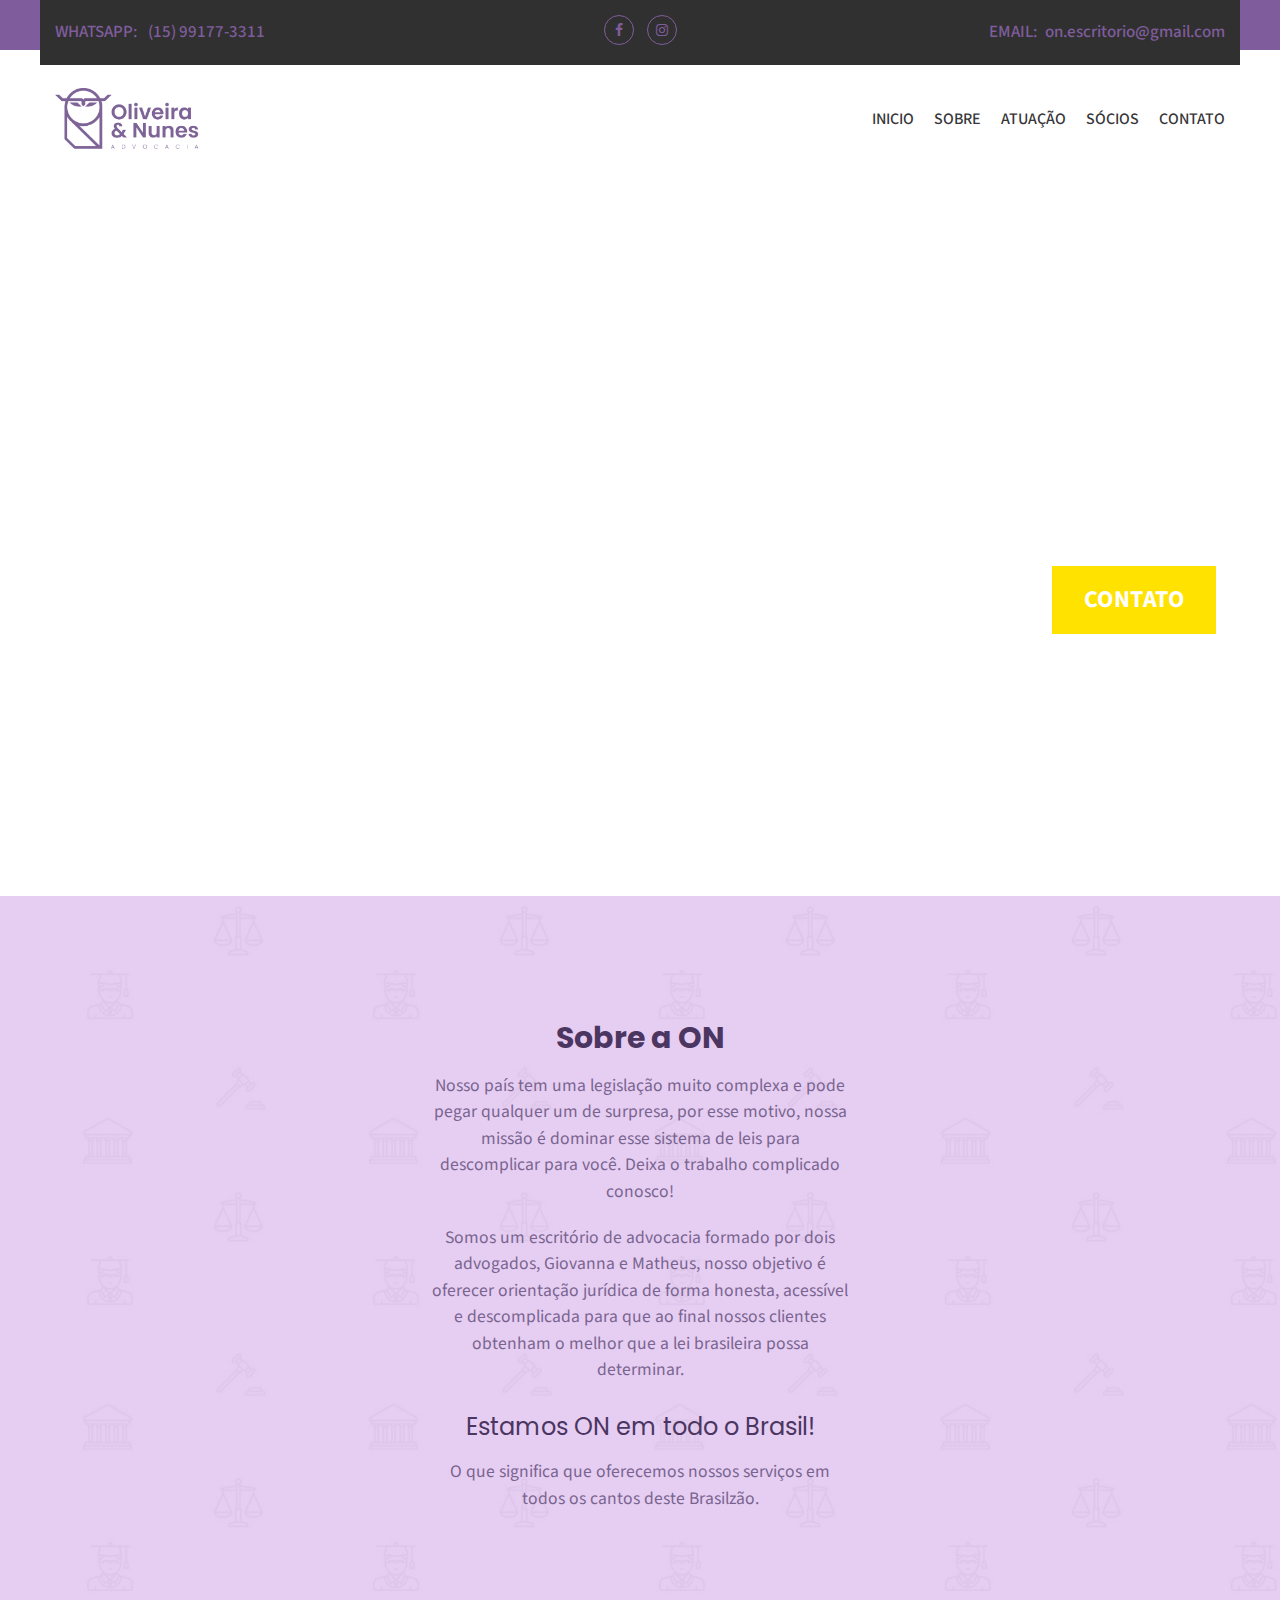
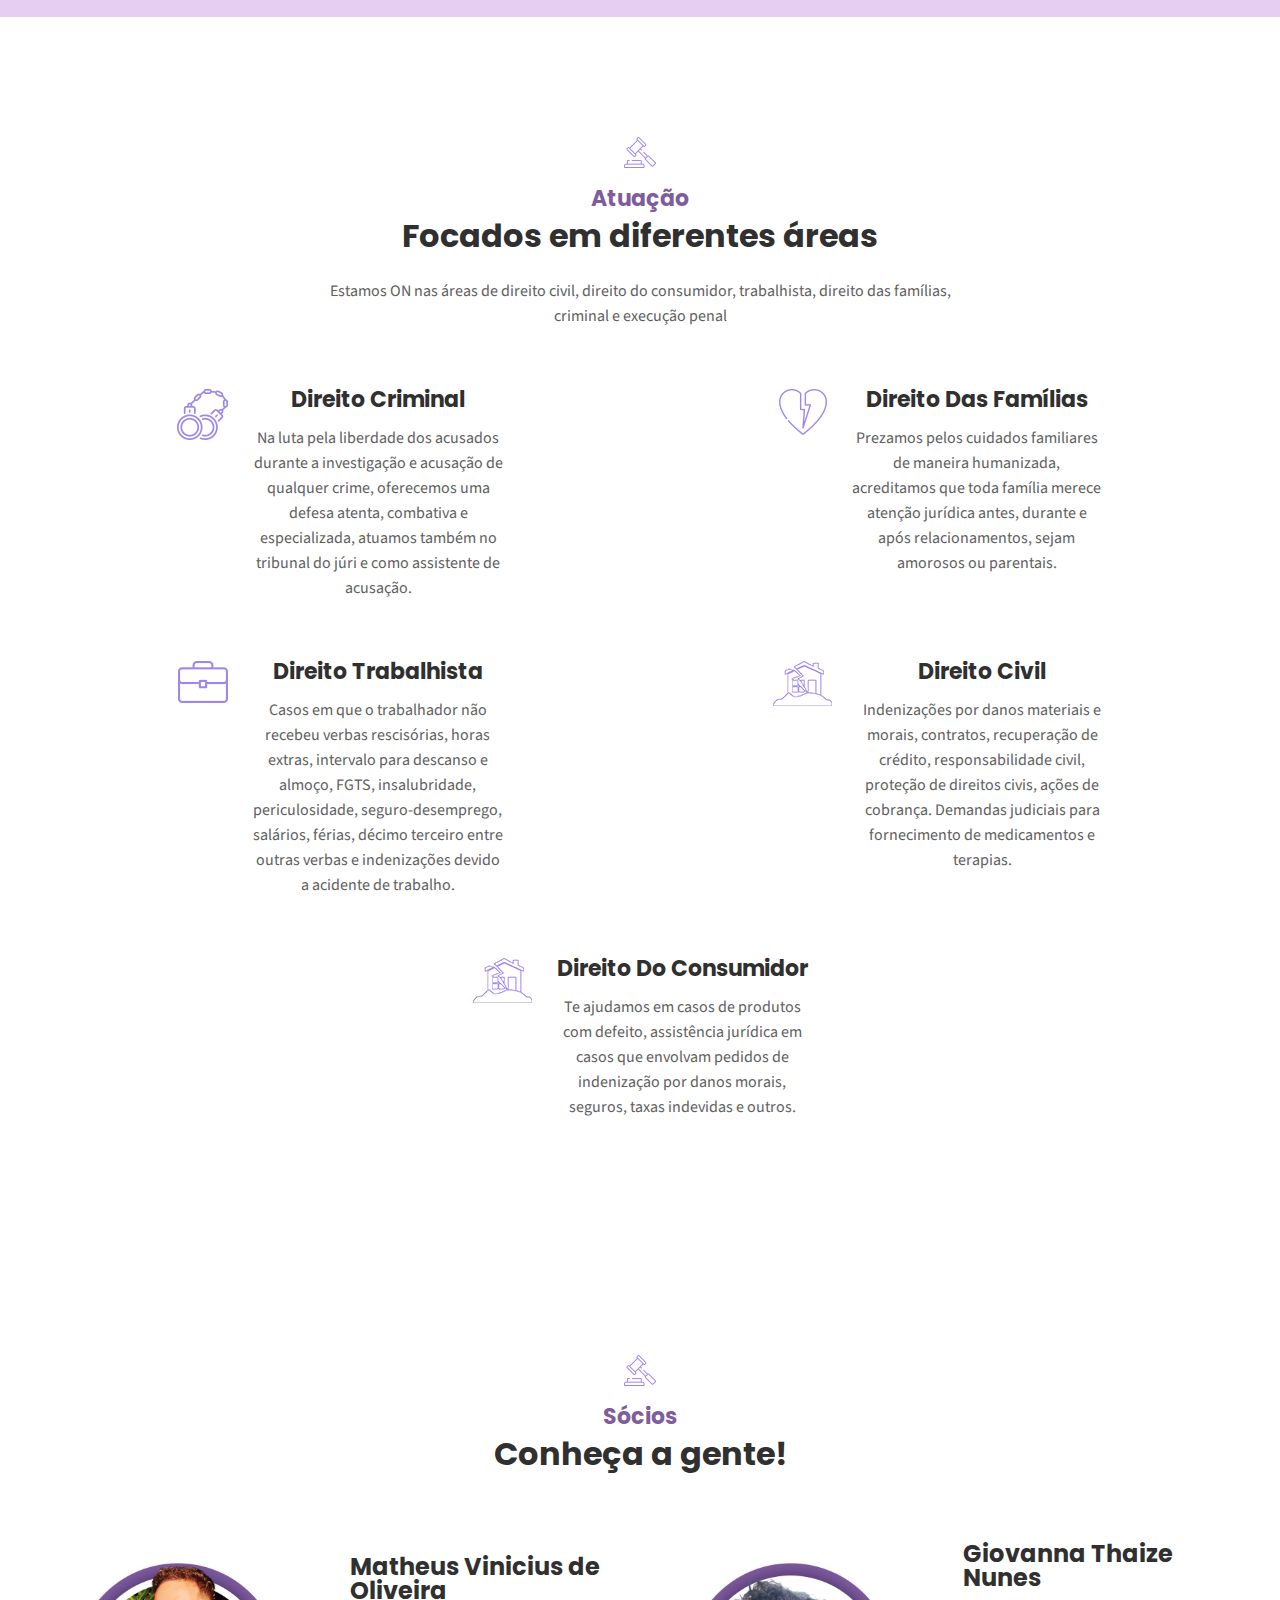
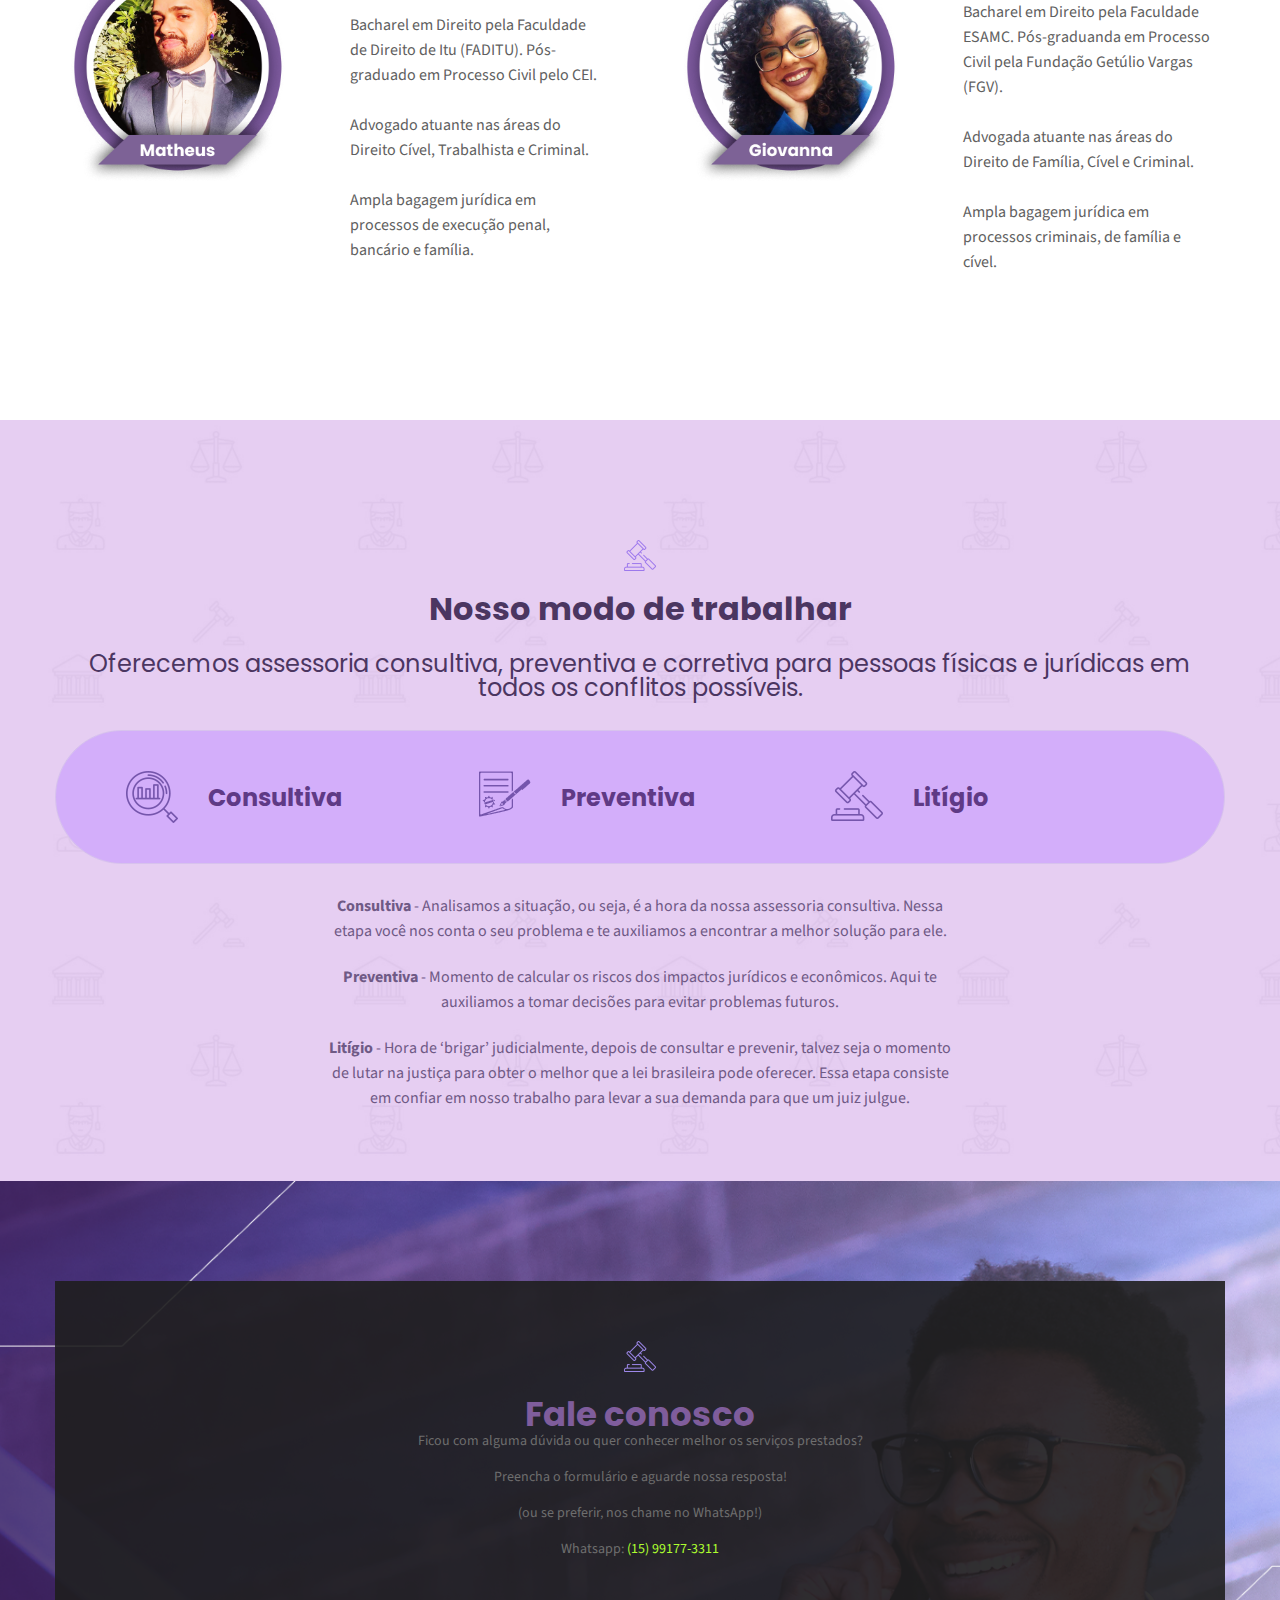
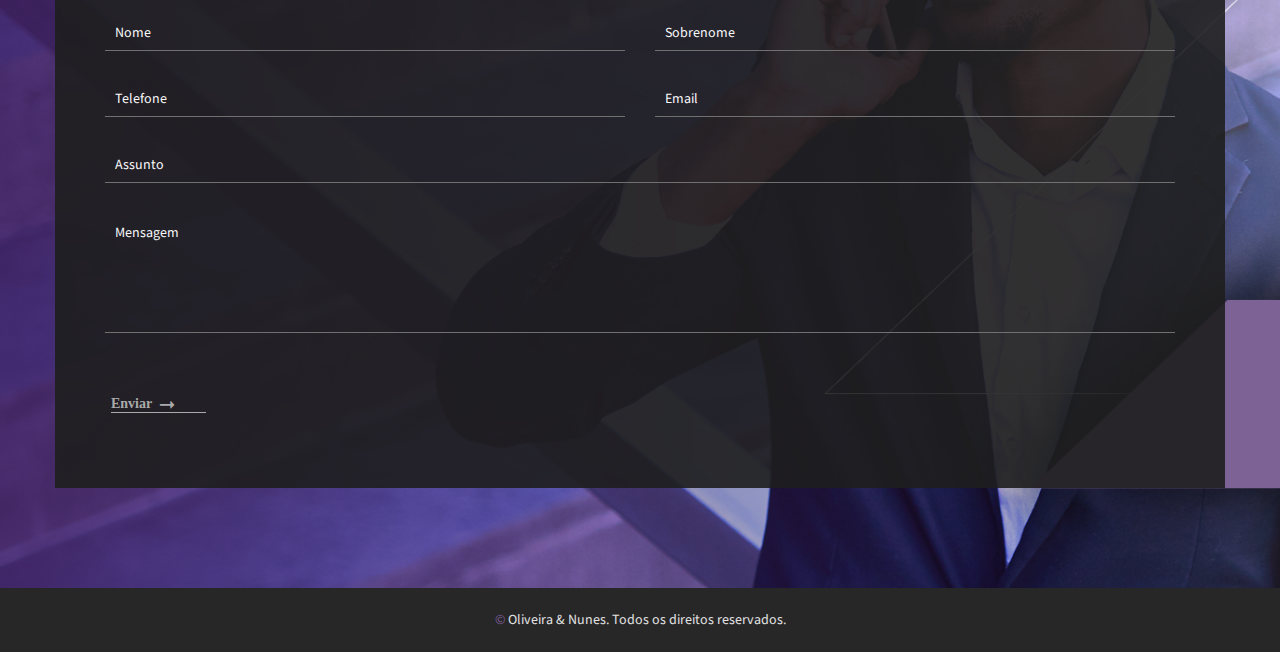
==== index.html @ eeebfedf "vamos mandar isso" ====
<!doctype html>
<html class="no-js" lang="en">
<head>
	<meta charset="utf-8">
	<meta http-equiv="x-ua-compatible" content="ie=edge">
	<title>Oliveira & Nunes - Advocacia</title>
	<meta name="description" content="">
	<meta name="viewport" content="width=device-width, initial-scale=1">
	<!-- Place favicon.ico in the root directory -->
	<!-- <link rel="shortcut icon" type="image/x-icon" href="img/favicon.ico"> -->
    <!--All Css Here-->

	<!-- Droid Font CSS-->
    <link rel="stylesheet" href="css/droid.css">
	<!-- Icofont CSS-->
    <link rel="stylesheet" href="css/icofont.css">
    <!-- Font Awesome CSS-->
    <link rel="stylesheet" href="css/font-awesome.min.css">

	<!-- Animate CSS-->
	<link rel="stylesheet" href="css/animate.css">
	<!-- Owl Carousel CSS-->
	<link rel="stylesheet" href="css/owl.carousel.min.css">
	<!-- Datepicker CSS-->
	<link rel="stylesheet" href="css/jquery.datepicker.css">
	<!-- Calendar CSS-->
	<link rel="stylesheet" href="css/zabuto_calendar.css">
	<!-- Meanmenu CSS-->
	<link rel="stylesheet" href="css/meanmenu.min.css">
	<!-- Venobox CSS-->
	<link rel="stylesheet" href="css/venobox.css">
	<!-- Bootstrap CSS-->
	<link rel="stylesheet" href="css/bootstrap.min.css">
	<!-- Style CSS -->
	<link rel="stylesheet" href="style.css">
	<!-- Responsive CSS -->
	<link rel="stylesheet" href="css/responsive.css">
	<!-- Modernizr Js -->
	<script src="js/vendor/modernizr-2.8.3.min.js"></script>

	<link rel="preconnect" href="https://fonts.googleapis.com"><link rel="preconnect" href="https://fonts.gstatic.com" crossorigin><link href="https://fonts.googleapis.com/css2?family=Poppins:wght@400;600&family=Source+Sans+Pro:wght@400;600&display=swap" rel="stylesheet">
</head>
<body>
	<!--[if lt IE 8]>
	<p class="browserupgrade">You are using an <strong>outdated</strong> browser. Please <a href="http://browsehappy.com/">upgrade your browser</a> to improve your experience.</p>
	<![endif]-->

	<div class="wrapper">
		<!--Header Area Start-->
		<header>
		    <div class="header-container">
		        <!--Header Top Area Start-->
		        <div class="header-top-area default-bg">
		            <div class="container">
		                <div class="row row-75">
                            <div class="header-top-wrap col-12">
                                <div class="row">
                                    <!--Header Top Left Area Start-->
                                    <div class="col-md-4 col-xl-3">
                                        <div class="header-top-left">
                                            <p>Whatsapp: <a target="_blank" href="https://wa.me/15991773311">(15) 99177-3311</a></p>
                                        </div>
                                    </div>
                                    <!--Header Top Left Area End-->
                                    <!--Header Top Middle Area Start-->
                                    <div class="col-md-4 col-xl-6">
                                        <div class="header-top-middle text-center">
                                            <ul class="social-link">
                                                <li><a target="_blank" href="https://www.facebook.com/on.advs"><i class="fa fa-facebook"></i></a></li>
                                                <li><a target="_blank" href="https://www.instagram.com/on.advs/"><i class="fa fa-instagram"></i></a></li>
                                            </ul>
                                        </div>
                                    </div>
                                    <!--Header Top Middle Area End-->
                                    <!--Header Top Right Area Start-->
                                    <div class="col-md-4 col-xl-3">
                                        <div class="header-top-right">
                                            <p>Email:<a href="mailto:on.escritorio@gmail.com">on.escritorio@gmail.com</a></p>
                                        </div>
                                    </div>
                                    <!--Header Top Right Area End-->
                                </div>
                            </div>
		                </div>
		            </div>
		        </div>
		        <!--Header Top Area End-->
		        <!--Header Bottom Area Start-->
		        <div class="header-bottom-area header-sticky">
		            <div class="container">
		                <div class="row align-items-center">
                            <!--Header Logo Start-->
		                    <div class="col-md-3">
		                        <div class="header-logo">
		                            <a href="index.html"><img src="img/logo/logo.png" alt=""></a>
		                        </div>
		                    </div>
		                    <!--Header Logo End-->
		                    <!--Header Menu Start-->
		                    <div class="col-md-9">
		                        <div class="header-menu-area text-right">
		                            <nav>
		                                <ul class="main-menu">
		                                    <li><a href="#">INICIO</a></li>
		                                    <li><a href="#sobre">SOBRE</a></li>
		                                    <li><a href="#atuacao">ATUAÇÃO</a></li>
		                                    <li><a href="#socios">SÓCIOS</a></li>
		                                    <li><a href="#contato">CONTATO</a></li>
		                                </ul>
		                            </nav>
		                        </div>
		                    </div>
		                    <!--Header Menu End-->
		                </div>
		                <div class="row">
                            <div class="col-12">
                            <!--Mobile Menu Area Start-->
                            <div class="mobile-menu d-lg-none d-xl-none"></div>
                            <!--Mobile Menu Area End-->
                            </div>
                        </div>
		            </div>
		        </div>
		        <!--Header Bottom Area End-->
		    </div>
		</header>
		<!--Header Area End-->
		<!--Slider Area Start-->
		<section class="hero-section">
			<!-- <h1>Oliveira <br>& Nunes</h1> -->
			<h1>Atuação jurídica estratégica</h1>
			<a href="#contato" class="entre-em-contato">contato</a>
		</section>
		<!--Fun Factor Area Start-->
		<div class="fun-factor-area bg-img pt-95 pb-90" id="sobre">
			<div class="container">
					<div class="row justify-content-between">
						<div class="col fun-factor-wrap">
							<h2>Sobre a ON</h2>
							<p>Nosso país tem uma legislação muito complexa e pode pegar qualquer um de surpresa, por esse motivo, nossa missão é dominar esse sistema de leis para descomplicar para você. Deixa o trabalho complicado conosco!</p>

							<p>Somos um escritório de advocacia formado por dois advogados, Giovanna e Matheus, nosso objetivo é oferecer orientação jurídica de forma honesta, acessível e descomplicada para que  ao final nossos clientes obtenham o melhor que a lei brasileira possa determinar.</p>

							<h3>Estamos ON em todo o Brasil!</h3>
							<p>O que significa que oferecemos nossos serviços em todos os cantos deste Brasilzão.</p>
						</div>
					</div>
			</div>
	</div>
	<!--Fun Factor Area End-->
		<!--Slider Area End-->
		<!--Feature Area Start-->
		<!--Service Area Start-->
		<div class="service-area pt-120 pb-55" id="atuacao">
		    <div class="container">
		        <div class="row align-items-center">
		            <div class="col-12">
		                <div class="row">
		                    <div class="col-12">
		                        <!--Section Title Start-->
		                        <div class="section-title mb-60">
                                   <img src="img/icon/icon1.png" alt="">
                                    <h4>Atuação</h4>
		                            <h2>Focados em diferentes áreas</h2>
		                            <p>Estamos ON nas áreas de direito civil, direito do consumidor, trabalhista, direito das famílias, criminal e execução penal</p>
		                        </div>
		                        <!--Section Title End-->
		                    </div>
		                    <div class="col-12">
		                        <div class="row">
                                    <!--Single Service Start-->
		                            <div class="col-md-6">
		                                <div class="single-service mb-60 d-flex flex-nowrap">
		                                    <div class="service-icon">
		                                        <img src="img/icon/icon2.png" alt="">
		                                    </div>
		                                    <div class="service-content">
		                                        <h4>Direito Criminal</h4>
		                                        <p>Na luta pela liberdade dos acusados durante a investigação e acusação de qualquer crime, oferecemos uma defesa atenta, combativa e especializada, atuamos também no tribunal do júri e como assistente de acusação.</p>
		                                    </div>
		                                </div>
		                            </div>
		                            <!--Single Service End-->
                                    <!--Single Service Start-->
		                            <div class="col-md-6">
		                                <div class="single-service mb-60 d-flex flex-nowrap">
		                                    <div class="service-icon">
		                                        <img src="img/icon/icon3.png" alt="">
		                                    </div>
		                                    <div class="service-content">
		                                        <h4>Direito das Famílias</h4>
		                                        <p>Prezamos pelos cuidados familiares de maneira humanizada, acreditamos que toda família merece atenção jurídica antes, durante e após relacionamentos, sejam amorosos ou parentais.</p>
		                                    </div>
		                                </div>
		                            </div>
		                            <!--Single Service End-->
                                    <!--Single Service Start-->
		                            <div class="col-md-6">
		                                <div class="single-service mb-60 d-flex flex-nowrap">
		                                    <div class="service-icon">
		                                        <img src="img/icon/icon4.png" alt="">
		                                    </div>
		                                    <div class="service-content">
		                                        <h4>Direito Trabalhista</h4>
		                                        <p>Casos em que o trabalhador não recebeu verbas rescisórias, horas extras, intervalo para descanso e almoço, FGTS, insalubridade, periculosidade, seguro-desemprego, salários, férias, décimo terceiro entre outras verbas e indenizações devido a acidente de trabalho.</p>
		                                    </div>
		                                </div>
		                            </div>
		                            <!--Single Service End-->
                                    <!--Single Service Start-->
		                            <div class="col-md-6">
		                                <div class="single-service mb-60 d-flex flex-nowrap">
		                                    <div class="service-icon">
		                                        <img src="img/icon/icon5.png" alt="">
		                                    </div>
		                                    <div class="service-content">
		                                        <h4>Direito Civil</h4>
		                                        <p>Indenizações por danos materiais e morais, contratos, recuperação de crédito, responsabilidade civil, proteção de direitos civis, ações de cobrança. Demandas judiciais para fornecimento de medicamentos e terapias.</p>
		                                    </div>
		                                </div>
		                            </div>
																<div class="col-md-6 offset-md-3">
																	<div class="single-service mb-60 d-flex flex-nowrap">
																			<div class="service-icon">
																					<img src="img/icon/icon5.png" alt="">
																			</div>
																			<div class="service-content">
																					<h4>Direito do Consumidor</h4>
																					<p>Te ajudamos em casos de produtos com defeito, assistência jurídica em casos que envolvam pedidos de indenização por danos morais, seguros, taxas indevidas e outros.</p>
																			</div>
																	</div>
															</div>
		                            <!--Single Service End-->
		                        </div>
		                    </div>
		                </div>
		            </div>
		        </div>
		    </div>
		</div>
		<!--Service Area End-->

		<!--Team Area Start-->
		<div class="team-area pt-120 pb-120" id="socios">
		    <div class="container">
		        <div class="row">
		            <div class="col-12">
		                <!--Section Title Start-->
                        <div class="section-title text-center mb-70">
                           <img src="img/icon/icon1.png" alt="">
                            <h4>Sócios</h4>
                            <h2>Conheça a gente!</h2>
                            <!-- <p>Lawyer boluptatum deleniti atque corrupti quos dolores et quas molestias cepturi sint  eca itate non provident, similique sunt in culpa modi tempora incidunt ut labore et dolor am aerat</p> -->
                        </div>
                        <!--Section Title End-->
		            </div>
		        </div>
		        <div class="row">
		            <div class="col-12 time">
									<div class="single-team d-flex align-items-center">
											<div class="team-img">
													<img src="img/mateus.png" alt="Mateus">
											</div>
											<div class="team-content">
													<h2>Matheus Vinicius de Oliveira</h2>
													<!-- <h5>Business Lawyer</h5> -->
													<p>Bacharel em Direito pela Faculdade de Direito de Itu (FADITU). Pós-graduado em Processo Civil pelo CEI.</p>

													<p>Advogado atuante nas áreas do Direito Cível, Trabalhista e Criminal.</p>

													<p>Ampla bagagem jurídica em processos de execução penal, bancário e família.</p>
											</div>
									</div>
									<div class="single-team d-flex align-items-center">
											<div class="team-img">
													<img src="img/giovanna.png" alt="">
											</div>
											<div class="team-content">
												<h2>Giovanna Thaize Nunes</h2>
												<p>Bacharel em Direito pela Faculdade ESAMC. Pós-graduanda em Processo Civil pela Fundação Getúlio Vargas (FGV).</p>
												<p>Advogada atuante nas áreas do Direito de Família, Cível e Criminal.</p>
												<p>Ampla bagagem jurídica em processos criminais, de família e cível.</p>
											</div>
									</div>
		            </div>
		        </div>
		    </div>
		</div>
		<!--Team Area End-->
		<!--Our Working Area Start-->
		<div class="our-working-area bg-img pt-120">
		    <div class="container">
		        <div class="row">
		            <div class="col-12">
		                <!--Section Title Start-->
                        <div class="section-title text-center mb-70">
                           <img src="img/icon/icon1.png" alt="">
                            <h4></h4>
                            <h2>Nosso modo de trabalhar</h2>

														<h3>Oferecemos assessoria consultiva, preventiva e corretiva para pessoas físicas e jurídicas em todos os conflitos possíveis.</h3>

														<div class="working-wrap">
															<div class="row">
																			<!--Single Working Start-->
																	<div class="col-md-4">
																		 <div class="single-working d-flex flex-wrap">
																				 <div class="working-icon">
																						 <img src="img/icon/icon6.png" alt="">
																				 </div>
																				 <div class="working-title">
																						 <h2>Consultiva</h2>
																				 </div>
																		 </div>
																	</div>
																	<!--Single Working End-->
																			<!--Single Working Start-->
																	<div class="col-md-4">
																		 <div class="single-working d-flex flex-wrap">
																				 <div class="working-icon">
																						 <img src="img/icon/icon7.png" alt="">
																				 </div>
																				 <div class="working-title">
																						 <h2>Preventiva</h2>
																				 </div>
																		 </div>
																	</div>
																	<!--Single Working End-->
																			<!--Single Working Start-->
																	<div class="col-md-4">
																		 <div class="single-working d-flex flex-wrap">
																				 <div class="working-icon">
																						 <img src="img/icon/icon8.png" alt="">
																				 </div>
																				 <div class="working-title">
																						 <h2>Litígio</h2>
																				 </div>
																		 </div>
																	</div>
																	<!--Single Working End-->
															</div>
													</div>


                            <p><b>Consultiva</b> - Analisamos a situação, ou seja, é a hora da nossa assessoria consultiva. Nessa etapa você nos conta o seu problema e te auxiliamos a encontrar a melhor solução para ele.</p>

														<br>

														<p><b>Preventiva</b> - Momento de calcular os riscos dos impactos jurídicos e econômicos. Aqui te auxiliamos a tomar decisões para evitar problemas futuros.</p>

														<br>

														<p><b>Litígio</b> - Hora de ‘brigar’ judicialmente, depois de consultar e prevenir, talvez seja o momento de lutar na justiça para obter o melhor que a lei brasileira pode oferecer. Essa etapa consiste em confiar em nosso trabalho para levar a sua demanda para que um juiz julgue.
														</p>
                        </div>
                        <!--Section Title End-->
		            </div>
		        </div>
		    </div>
		</div>
		<!--Our Working Area End-->
		<!--Testimonial And Quote Area Start-->
		<div class="testimonial-and-quote-area pt-100 pb-100" id="contato">
		    <div class="container">
		        <div class="row align-items-center">
		            <div class="col-md-12">
		                <div class="request-quate-area">
		                    <div class="request-quate-title mb-55 text-center">
                                <img src="img/icon/icon1.png" alt="">
		                        <h2>Fale conosco</h2>
														<p>Ficou com alguma dúvida ou quer conhecer melhor os serviços prestados?</p>
														<p>Preencha o formulário e aguarde nossa resposta!</p>
														<p>(ou se preferir, nos chame no WhatsApp!)</p>
														<p>Whatsapp: <a target="_blank" href="https://wa.me/15991773311">(15) 99177-3311</a></p>
		                    </div>
		                    <div class="request-quate-form">
		                        <form action="https://formspree.io/f/mgebobql"
														method="POST">
		                            <div class="row">
		                                <div class="col-md-12 col-lg-6">
		                                    <div class="request-quate-form-style mb-30">
		                                        <input name="first-name" placeholder="Nome" type="text">
		                                    </div>
		                                </div>
		                                <div class="col-md-12 col-lg-6">
		                                    <div class="request-quate-form-style mb-30">
		                                        <input name="last-name" placeholder="Sobrenome" type="text">
		                                    </div>
		                                </div>
		                                <div class="col-md-12 col-lg-6">
		                                    <div class="request-quate-form-style mb-30">
		                                        <input name="phone" placeholder="Telefone" type="text">
		                                    </div>
		                                </div>
		                                <div class="col-md-12 col-lg-6">
		                                    <div class="request-quate-form-style mb-30">
		                                        <input name="email" placeholder="Email" type="email">
		                                    </div>
		                                </div>
		                                <div class="col-md-12 col-lg-12">
		                                    <div class="request-quate-form-style mb-30">
		                                        <input name="subject" placeholder="Assunto" type="text">
		                                    </div>
		                                </div>
		                                <div class="col-md-12 col-lg-12">
		                                    <div class="request-quate-form-style">
		                                        <textarea name="message" placeholder="Mensagem"></textarea>
		                                        <button type="submit" class="default-btn">Enviar <i class="icofont icofont-long-arrow-right"></i></button>
		                                    </div>
		                                </div>
		                            </div>
		                        </form>
		                    </div>
		                </div>
		            </div>
		        </div>
		    </div>
		</div>
		<section class="on-section">
		</section>
		<footer>
		    <div class="footer-container">
		        <!--Footer Top Area Start-->
		        <!-- <div class="footer-top-area black-bg pt-100 pb-65">
		            <div class="container">
		                <div class="row footer-row">
		                    <div class="col-md-6 col-lg-3">
		                        <div class="single-footer-widget mb-30">
																<a class="footer-logo" href="#"><img src="img/logo/logo-footer.png" alt=""></a>
		                            <p>Contato: (15) 99177-3311</p>
		                            <p>E-mail: on.escritorio@gmail.com</p>
		                        </div>
		                    </div>
		                </div>
		            </div>
		        </div> -->
		        <div class="footer-bottom-area pt-20 pb-20">
		            <div class="container text-center">
		               <p><span>&copy;</span> Oliveira & Nunes. Todos os direitos reservados.</p>
		            </div>
		        </div>
		    </div>
		</footer>
	</div>


	<!--All Js Here-->

	<!--Jquery 1.12.4-->
	<script src="js/vendor/jquery-1.12.4.min.js"></script>
	<!--Waypoints-->
	<script src="js/waypoints.min.js"></script>
	<!--Counterup-->
	<!--Carousel-->
	<!--Meanmenu-->
	<script src="js/jquery.meanmenu.min.js"></script>
	<!--Instafeed-->
	<!-- <script src="js/instafeed.min.js"></script> -->
	<!--Datepicker-->
	<!-- <script src="js/jquery.datepicker.min.js"></script> -->
	<!--Calendar-->
	<!-- <script src="js/zabuto-calendar.min.js"></script> -->
	<!--ScrollUp-->
	<script src="js/jquery.scrollUp.min.js"></script>
	<!--Wow-->
	<script src="js/wow.min.js"></script>
	<!--Venobox-->
	<script src="js/venobox.min.js"></script>
	<!--Popper-->
	<script src="js/popper.min.js"></script>
	<!--Bootstrap-->
	<script src="js/bootstrap.min.js"></script>
	<!--Plugins-->
	<script src="js/plugins.js"></script>
	<!--Main Js-->
	<script src="js/main.js"></script>
</body>
</html>
---- css/droid.css ----
/* This stylesheet generated by Transfonter (https://transfonter.org) on April 6, 2018 3:49 AM */
@font-face {
    font-family: 'droid_serifbold';
    src: url('../fonts/dorid/DroidSerif-Bold-webfont.eot');
    src: url('../fonts/dorid/../fonts/dorid/../fonts/dorid/DroidSerif-Bold-webfont.eot?#iefix') format('embedded-opentype'),
         url('../fonts/dorid/../fonts/dorid/DroidSerif-Bold-webfont.woff') format('woff'),
         url('../fonts/dorid/DroidSerif-Bold-webfont.ttf') format('truetype'),
         url('../fonts/dorid/DroidSerif-Bold-webfont.svg#droid_serifbold') format('svg');
    font-weight: normal;
    font-style: normal;
}

@font-face {
    font-family: 'droid_serifbold_italic';
    src: url('../fonts/dorid/DroidSerif-BoldItalic-webfont.eot');
    src: url('../fonts/dorid/DroidSerif-BoldItalic-webfont.eot?#iefix') format('embedded-opentype'),
         url('../fonts/dorid/DroidSerif-BoldItalic-webfont.woff') format('woff'),
         url('../fonts/dorid/DroidSerif-BoldItalic-webfont.ttf') format('truetype'),
         url('../fonts/dorid/DroidSerif-BoldItalic-webfont.svg#droid_serifbold_italic') format('svg');
    font-weight: normal;
    font-style: normal;
}

@font-face {
    font-family: 'droid_serifitalic';
    src: url('../fonts/dorid/DroidSerif-Italic-webfont.eot');
    src: url('../fonts/dorid/DroidSerif-Italic-webfont.eot?#iefix') format('embedded-opentype'),
         url('../fonts/dorid/DroidSerif-Italic-webfont.woff') format('woff'),
         url('../fonts/dorid/DroidSerif-Italic-webfont.ttf') format('truetype'),
         url('../fonts/dorid/DroidSerif-Italic-webfont.svg#droid_serifitalic') format('svg');
    font-weight: normal;
    font-style: normal;
}

@font-face {
    font-family: 'droid_serifregular';
    src: url('../fonts/dorid/DroidSerif-Regular-webfont.eot');
    src: url('../fonts/dorid/DroidSerif-Regular-webfont.eot?#iefix') format('embedded-opentype'),
         url('../fonts/dorid/DroidSerif-Regular-webfont.woff') format('woff'),
         url('../fonts/dorid/DroidSerif-Regular-webfont.ttf') format('truetype'),
         url('../fonts/dorid/DroidSerif-Regular-webfont.svg#droid_serifregular') format('svg');
    font-weight: normal;
    font-style: normal;
}
---- css/icofont.css ----
/**
 * @package IcoFont by ThemeHunt - https://themehunt.com
 * @version 1.0.0 Beta
 * @author IcoFont http://icofont.com
 * @copyright Copyright (c) 2018 IcoFont
 * @license - http://icofont.com/license/
*/

@font-face {
    font-family: 'icofont';
    src: url('../fonts/icofont.eot?v=1.0.0-beta');
    src: url('../fonts/icofont.eot?v=1.0.0-beta#iefix') format('embedded-opentype'),
    url('../fonts/icofont.ttf?v=1.0.0-beta') format('truetype'),
    url('../fonts/icofont.woff?v=1.0.0-beta') format('woff'),
    url('../fonts/icofont.svg?v=1.0.0-beta#icofont') format('svg');
    font-weight: normal;
    font-style: normal;
}

.icofont {
    font-family: 'IcoFont' !important;
    speak: none;
    font-style: normal;
    font-weight: normal;
    font-variant: normal;
    text-transform: none;
    line-height: 1;

    /* Better Font Rendering =========== */
    -webkit-font-smoothing: antialiased;
    -moz-osx-font-smoothing: grayscale;
}

.icofont-angry-monster:before {
	content: "\e901";
}
.icofont-bathtub:before {
	content: "\e902";
}
.icofont-bird-wings:before {
	content: "\e903";
}
.icofont-bow:before {
	content: "\e904";
}
.icofont-brain-alt:before {
	content: "\e905";
}
.icofont-butterfly-alt:before {
	content: "\e906";
}
.icofont-castle:before {
	content: "\e907";
}
.icofont-circuit:before {
	content: "\e908";
}
.icofont-dart:before {
	content: "\e909";
}
.icofont-dice-alt:before {
	content: "\e90a";
}
.icofont-disability-race:before {
	content: "\e90b";
}
.icofont-diving-goggle:before {
	content: "\e90c";
}
.icofont-fire-alt:before {
	content: "\e90d";
}
.icofont-flame-torch:before {
	content: "\e90e";
}
.icofont-flora-flower:before {
	content: "\e90f";
}
.icofont-flora:before {
	content: "\e910";
}
.icofont-gift-box:before {
	content: "\e911";
}
.icofont-halloween-pumpkin:before {
	content: "\e912";
}
.icofont-hand-power:before {
	content: "\e913";
}
.icofont-hand-thunder:before {
	content: "\e914";
}
.icofont-king-crown:before {
	content: "\e915";
}
.icofont-king-monster:before {
	content: "\e916";
}
.icofont-love:before {
	content: "\e917";
}
.icofont-magician-hat:before {
	content: "\e918";
}
.icofont-native-american:before {
	content: "\e919";
}
.icofont-open-eye:before {
	content: "\e91a";
}
.icofont-owl-look:before {
	content: "\e91b";
}
.icofont-phoenix:before {
	content: "\e91c";
}
.icofont-queen-crown:before {
	content: "\e91d";
}
.icofont-robot-face:before {
	content: "\e91e";
}
.icofont-sand-clock:before {
	content: "\e91f";
}
.icofont-shield-alt:before {
	content: "\e920";
}
.icofont-ship-wheel:before {
	content: "\e921";
}
.icofont-skull-danger:before {
	content: "\e922";
}
.icofont-skull-face:before {
	content: "\e923";
}
.icofont-snail:before {
	content: "\e924";
}
.icofont-snow-alt:before {
	content: "\e925";
}
.icofont-snow-flake:before {
	content: "\e926";
}
.icofont-snowmobile:before {
	content: "\e927";
}
.icofont-space-shuttle:before {
	content: "\e928";
}
.icofont-star-shape:before {
	content: "\e929";
}
.icofont-swirl:before {
	content: "\e92a";
}
.icofont-tattoo-wing:before {
	content: "\e92b";
}
.icofont-throne:before {
	content: "\e92c";
}
.icofont-touch:before {
	content: "\e92d";
}
.icofont-tree-alt:before {
	content: "\e92e";
}
.icofont-triangle:before {
	content: "\e92f";
}
.icofont-unity-hand:before {
	content: "\e930";
}
.icofont-weed:before {
	content: "\e931";
}
.icofont-woman-bird:before {
	content: "\e932";
}
.icofont-animal-bat:before {
	content: "\e933";
}
.icofont-animal-bear-tracks:before {
	content: "\e934";
}
.icofont-animal-bear:before {
	content: "\e935";
}
.icofont-animal-bird-alt:before {
	content: "\e936";
}
.icofont-animal-bird:before {
	content: "\e937";
}
.icofont-animal-bone:before {
	content: "\e938";
}
.icofont-animal-bull:before {
	content: "\e939";
}
.icofont-animal-camel-alt:before {
	content: "\e93a";
}
.icofont-animal-camel-head:before {
	content: "\e93b";
}
.icofont-animal-camel:before {
	content: "\e93c";
}
.icofont-animal-cat-alt-1:before {
	content: "\e93d";
}
.icofont-animal-cat-alt-2:before {
	content: "\e93e";
}
.icofont-animal-cat-alt-3:before {
	content: "\e93f";
}
.icofont-animal-cat-alt-4:before {
	content: "\e940";
}
.icofont-animal-cat-with-dog:before {
	content: "\e941";
}
.icofont-animal-cat:before {
	content: "\e942";
}
.icofont-animal-cow-head:before {
	content: "\e943";
}
.icofont-animal-cow:before {
	content: "\e944";
}
.icofont-animal-crab:before {
	content: "\e945";
}
.icofont-animal-crocodile:before {
	content: "\e946";
}
.icofont-animal-deer-head:before {
	content: "\e947";
}
.icofont-animal-dog-alt:before {
	content: "\e948";
}
.icofont-animal-dog-barking:before {
	content: "\e949";
}
.icofont-animal-dog:before {
	content: "\e94a";
}
.icofont-animal-dolphin:before {
	content: "\e94b";
}
.icofont-animal-duck-tracks:before {
	content: "\e94c";
}
.icofont-animal-eagle-head:before {
	content: "\e94d";
}
.icofont-animal-eaten-fish:before {
	content: "\e94e";
}
.icofont-animal-elephant-alt:before {
	content: "\e94f";
}
.icofont-animal-elephant-head-alt:before {
	content: "\e950";
}
.icofont-animal-elephant-head:before {
	content: "\e951";
}
.icofont-animal-elephant:before {
	content: "\e952";
}
.icofont-animal-elk:before {
	content: "\e953";
}
.icofont-animal-fish-alt-1:before {
	content: "\e954";
}
.icofont-animal-fish-alt-2:before {
	content: "\e955";
}
.icofont-animal-fish-alt-3:before {
	content: "\e956";
}
.icofont-animal-fish-alt-4:before {
	content: "\e957";
}
.icofont-animal-fish:before {
	content: "\e958";
}
.icofont-animal-fox-alt:before {
	content: "\e959";
}
.icofont-animal-fox:before {
	content: "\e95a";
}
.icofont-animal-frog-tracks:before {
	content: "\e95b";
}
.icofont-animal-frog:before {
	content: "\e95c";
}
.icofont-animal-froggy:before {
	content: "\e95d";
}
.icofont-animal-giraffe-alt:before {
	content: "\e95e";
}
.icofont-animal-giraffe:before {
	content: "\e95f";
}
.icofont-animal-goat-head-alt-1:before {
	content: "\e960";
}
.icofont-animal-goat-head-alt-2:before {
	content: "\e961";
}
.icofont-animal-goat-head:before {
	content: "\e962";
}
.icofont-animal-gorilla:before {
	content: "\e963";
}
.icofont-animal-hen-tracks:before {
	content: "\e964";
}
.icofont-animal-horse-head-alt-1:before {
	content: "\e965";
}
.icofont-animal-horse-head-alt-2:before {
	content: "\e966";
}
.icofont-animal-horse-head:before {
	content: "\e967";
}
.icofont-animal-horse-tracks:before {
	content: "\e968";
}
.icofont-animal-jellyfish:before {
	content: "\e969";
}
.icofont-animal-kangaroo:before {
	content: "\e96a";
}
.icofont-animal-lemur:before {
	content: "\e96b";
}
.icofont-animal-lion-alt:before {
	content: "\e96c";
}
.icofont-animal-lion-head-alt:before {
	content: "\e96d";
}
.icofont-animal-lion-head:before {
	content: "\e96e";
}
.icofont-animal-lion:before {
	content: "\e96f";
}
.icofont-animal-monkey-alt-1:before {
	content: "\e970";
}
.icofont-animal-monkey-alt-2:before {
	content: "\e971";
}
.icofont-animal-monkey-alt-3:before {
	content: "\e972";
}
.icofont-animal-monkey:before {
	content: "\e973";
}
.icofont-animal-octopus-alt:before {
	content: "\e974";
}
.icofont-animal-octopus:before {
	content: "\e975";
}
.icofont-animal-owl:before {
	content: "\e976";
}
.icofont-animal-panda-alt:before {
	content: "\e977";
}
.icofont-animal-panda:before {
	content: "\e978";
}
.icofont-animal-panther:before {
	content: "\e979";
}
.icofont-animal-parrot-lip:before {
	content: "\e97a";
}
.icofont-animal-parrot:before {
	content: "\e97b";
}
.icofont-animal-paw:before {
	content: "\e97c";
}
.icofont-animal-pelican:before {
	content: "\e97d";
}
.icofont-animal-penguin:before {
	content: "\e97e";
}
.icofont-animal-pig-alt:before {
	content: "\e97f";
}
.icofont-animal-pig:before {
	content: "\e980";
}
.icofont-animal-pigeon-alt:before {
	content: "\e981";
}
.icofont-animal-pigeon:before {
	content: "\e982";
}
.icofont-animal-pigeons:before {
	content: "\e983";
}
.icofont-animal-rabbit-running:before {
	content: "\e984";
}
.icofont-animal-rat-alt:before {
	content: "\e985";
}
.icofont-animal-rhino-head:before {
	content: "\e986";
}
.icofont-animal-rhino:before {
	content: "\e987";
}
.icofont-animal-rooster:before {
	content: "\e988";
}
.icofont-animal-seahorse:before {
	content: "\e989";
}
.icofont-animal-seal:before {
	content: "\e98a";
}
.icofont-animal-shrimp:before {
	content: "\e98b";
}
.icofont-animal-snail-alt-1:before {
	content: "\e98c";
}
.icofont-animal-snail-alt-2:before {
	content: "\e98d";
}
.icofont-animal-snail:before {
	content: "\e98e";
}
.icofont-animal-snake:before {
	content: "\e98f";
}
.icofont-animal-squid:before {
	content: "\e990";
}
.icofont-animal-squirrel:before {
	content: "\e991";
}
.icofont-animal-tiger-alt:before {
	content: "\e992";
}
.icofont-animal-tiger:before {
	content: "\e993";
}
.icofont-animal-turtle:before {
	content: "\e994";
}
.icofont-animal-whale:before {
	content: "\e995";
}
.icofont-animal-woodpecker:before {
	content: "\e996";
}
.icofont-animal-zebra:before {
	content: "\e997";
}
.icofont-brand-acer:before {
	content: "\e998";
}
.icofont-brand-adidas:before {
	content: "\e999";
}
.icofont-brand-adobe:before {
	content: "\e99a";
}
.icofont-brand-air-new-zealand:before {
	content: "\e99b";
}
.icofont-brand-airbnb:before {
	content: "\e99c";
}
.icofont-brand-aircell:before {
	content: "\e99d";
}
.icofont-brand-airtel:before {
	content: "\e99e";
}
.icofont-brand-alcatel:before {
	content: "\e99f";
}
.icofont-brand-alibaba:before {
	content: "\e9a0";
}
.icofont-brand-aliexpress:before {
	content: "\e9a1";
}
.icofont-brand-alipay:before {
	content: "\e9a2";
}
.icofont-brand-amazon:before {
	content: "\e9a3";
}
.icofont-brand-amd:before {
	content: "\e9a4";
}
.icofont-brand-american-airlines:before {
	content: "\e9a5";
}
.icofont-brand-android-robot:before {
	content: "\e9a6";
}
.icofont-brand-android:before {
	content: "\e9a7";
}
.icofont-brand-aol:before {
	content: "\e9a8";
}
.icofont-brand-apple:before {
	content: "\e9a9";
}
.icofont-brand-appstore:before {
	content: "\e9aa";
}
.icofont-brand-asus:before {
	content: "\e9ab";
}
.icofont-brand-ati:before {
	content: "\e9ac";
}
.icofont-brand-att:before {
	content: "\e9ad";
}
.icofont-brand-audi:before {
	content: "\e9ae";
}
.icofont-brand-axiata:before {
	content: "\e9af";
}
.icofont-brand-bada:before {
	content: "\e9b0";
}
.icofont-brand-bbc:before {
	content: "\e9b1";
}
.icofont-brand-bing:before {
	content: "\e9b2";
}
.icofont-brand-blackberry:before {
	content: "\e9b3";
}
.icofont-brand-bmw:before {
	content: "\e9b4";
}
.icofont-brand-box:before {
	content: "\e9b5";
}
.icofont-brand-burger-king:before {
	content: "\e9b6";
}
.icofont-brand-business-insider:before {
	content: "\e9b7";
}
.icofont-brand-buzzfeed:before {
	content: "\e9b8";
}
.icofont-brand-cannon:before {
	content: "\e9b9";
}
.icofont-brand-casio:before {
	content: "\e9ba";
}
.icofont-brand-china-mobile:before {
	content: "\e9bb";
}
.icofont-brand-china-telecom:before {
	content: "\e9bc";
}
.icofont-brand-china-unicom:before {
	content: "\e9bd";
}
.icofont-brand-cisco:before {
	content: "\e9be";
}
.icofont-brand-citibank:before {
	content: "\e9bf";
}
.icofont-brand-cnet:before {
	content: "\e9c0";
}
.icofont-brand-cnn:before {
	content: "\e9c1";
}
.icofont-brand-cocal-cola:before {
	content: "\e9c2";
}
.icofont-brand-compaq:before {
	content: "\e9c3";
}
.icofont-brand-copy:before {
	content: "\e9c4";
}
.icofont-brand-debian:before {
	content: "\e9c5";
}
.icofont-brand-delicious:before {
	content: "\e9c6";
}
.icofont-brand-dell:before {
	content: "\e9c7";
}
.icofont-brand-designbump:before {
	content: "\e9c8";
}
.icofont-brand-designfloat:before {
	content: "\e9c9";
}
.icofont-brand-disney:before {
	content: "\e9ca";
}
.icofont-brand-dodge:before {
	content: "\e9cb";
}
.icofont-brand-dove:before {
	content: "\e9cc";
}
.icofont-brand-ebay:before {
	content: "\e9cd";
}
.icofont-brand-eleven:before {
	content: "\e9ce";
}
.icofont-brand-emirates:before {
	content: "\e9cf";
}
.icofont-brand-espn:before {
	content: "\e9d0";
}
.icofont-brand-etihad-airways:before {
	content: "\e9d1";
}
.icofont-brand-etisalat:before {
	content: "\e9d2";
}
.icofont-brand-etsy:before {
	content: "\e9d3";
}
.icofont-brand-facebook:before {
	content: "\e9d4";
}
.icofont-brand-fastrack:before {
	content: "\e9d5";
}
.icofont-brand-fedex:before {
	content: "\e9d6";
}
.icofont-brand-ferrari:before {
	content: "\e9d7";
}
.icofont-brand-fitbit:before {
	content: "\e9d8";
}
.icofont-brand-flikr:before {
	content: "\e9d9";
}
.icofont-brand-forbes:before {
	content: "\e9da";
}
.icofont-brand-foursquare:before {
	content: "\e9db";
}
.icofont-brand-fox:before {
	content: "\e9dc";
}
.icofont-brand-foxconn:before {
	content: "\e9dd";
}
.icofont-brand-fujitsu:before {
	content: "\e9de";
}
.icofont-brand-general-electric:before {
	content: "\e9df";
}
.icofont-brand-gillette:before {
	content: "\e9e0";
}
.icofont-brand-gizmodo:before {
	content: "\e9e1";
}
.icofont-brand-gnome:before {
	content: "\e9e2";
}
.icofont-brand-google:before {
	content: "\e9e3";
}
.icofont-brand-gopro:before {
	content: "\e9e4";
}
.icofont-brand-gucci:before {
	content: "\e9e5";
}
.icofont-brand-hallmark:before {
	content: "\e9e6";
}
.icofont-brand-hi5:before {
	content: "\e9e7";
}
.icofont-brand-honda:before {
	content: "\e9e8";
}
.icofont-brand-hp:before {
	content: "\e9e9";
}
.icofont-brand-hsbc:before {
	content: "\e9ea";
}
.icofont-brand-htc:before {
	content: "\e9eb";
}
.icofont-brand-huawei:before {
	content: "\e9ec";
}
.icofont-brand-hulu:before {
	content: "\e9ed";
}
.icofont-brand-hyundai:before {
	content: "\e9ee";
}
.icofont-brand-ibm:before {
	content: "\e9ef";
}
.icofont-brand-icofont:before {
	content: "\e9f0";
}
.icofont-brand-icq:before {
	content: "\e9f1";
}
.icofont-brand-ikea:before {
	content: "\e9f2";
}
.icofont-brand-imdb:before {
	content: "\e9f3";
}
.icofont-brand-indiegogo:before {
	content: "\e9f4";
}
.icofont-brand-intel:before {
	content: "\e9f5";
}
.icofont-brand-ipair:before {
	content: "\e9f6";
}
.icofont-brand-jaguar:before {
	content: "\e9f7";
}
.icofont-brand-java:before {
	content: "\e9f8";
}
.icofont-brand-joomshaper:before {
	content: "\e9f9";
}
.icofont-brand-kickstarter:before {
	content: "\e9fa";
}
.icofont-brand-kik:before {
	content: "\e9fb";
}
.icofont-brand-lastfm:before {
	content: "\e9fc";
}
.icofont-brand-lego:before {
	content: "\e9fd";
}
.icofont-brand-lenovo:before {
	content: "\e9fe";
}
.icofont-brand-levis:before {
	content: "\e9ff";
}
.icofont-brand-lexus:before {
	content: "\ea00";
}
.icofont-brand-lg:before {
	content: "\ea01";
}
.icofont-brand-life-hacker:before {
	content: "\ea02";
}
.icofont-brand-line-messenger:before {
	content: "\ea03";
}
.icofont-brand-linkedin:before {
	content: "\ea04";
}
.icofont-brand-linux-mint:before {
	content: "\ea05";
}
.icofont-brand-linux:before {
	content: "\ea06";
}
.icofont-brand-lionix:before {
	content: "\ea07";
}
.icofont-brand-live-messenger:before {
	content: "\ea08";
}
.icofont-brand-loreal:before {
	content: "\ea09";
}
.icofont-brand-louis-vuitton:before {
	content: "\ea0a";
}
.icofont-brand-mac-os:before {
	content: "\ea0b";
}
.icofont-brand-marvel-app:before {
	content: "\ea0c";
}
.icofont-brand-mashable:before {
	content: "\ea0d";
}
.icofont-brand-mazda:before {
	content: "\ea0e";
}
.icofont-brand-mcdonals:before {
	content: "\ea0f";
}
.icofont-brand-mercedes:before {
	content: "\ea10";
}
.icofont-brand-micromax:before {
	content: "\ea11";
}
.icofont-brand-microsoft:before {
	content: "\ea12";
}
.icofont-brand-mobileme:before {
	content: "\ea13";
}
.icofont-brand-mobily:before {
	content: "\ea14";
}
.icofont-brand-motorola:before {
	content: "\ea15";
}
.icofont-brand-msi:before {
	content: "\ea16";
}
.icofont-brand-mts:before {
	content: "\ea17";
}
.icofont-brand-myspace:before {
	content: "\ea18";
}
.icofont-brand-mytv:before {
	content: "\ea19";
}
.icofont-brand-nasa:before {
	content: "\ea1a";
}
.icofont-brand-natgeo:before {
	content: "\ea1b";
}
.icofont-brand-nbc:before {
	content: "\ea1c";
}
.icofont-brand-nescafe:before {
	content: "\ea1d";
}
.icofont-brand-nestle:before {
	content: "\ea1e";
}
.icofont-brand-netflix:before {
	content: "\ea1f";
}
.icofont-brand-nexus:before {
	content: "\ea20";
}
.icofont-brand-nike:before {
	content: "\ea21";
}
.icofont-brand-nokia:before {
	content: "\ea22";
}
.icofont-brand-nvidia:before {
	content: "\ea23";
}
.icofont-brand-omega:before {
	content: "\ea24";
}
.icofont-brand-opensuse:before {
	content: "\ea25";
}
.icofont-brand-oracle:before {
	content: "\ea26";
}
.icofont-brand-panasonic:before {
	content: "\ea27";
}
.icofont-brand-paypal:before {
	content: "\ea28";
}
.icofont-brand-pepsi:before {
	content: "\ea29";
}
.icofont-brand-philips:before {
	content: "\ea2a";
}
.icofont-brand-pizza-hut:before {
	content: "\ea2b";
}
.icofont-brand-playstation:before {
	content: "\ea2c";
}
.icofont-brand-puma:before {
	content: "\ea2d";
}
.icofont-brand-qatar-air:before {
	content: "\ea2e";
}
.icofont-brand-qvc:before {
	content: "\ea2f";
}
.icofont-brand-readernaut:before {
	content: "\ea30";
}
.icofont-brand-redbull:before {
	content: "\ea31";
}
.icofont-brand-reebok:before {
	content: "\ea32";
}
.icofont-brand-reuters:before {
	content: "\ea33";
}
.icofont-brand-samsung:before {
	content: "\ea34";
}
.icofont-brand-sap:before {
	content: "\ea35";
}
.icofont-brand-saudia-airlines:before {
	content: "\ea36";
}
.icofont-brand-scribd:before {
	content: "\ea37";
}
.icofont-brand-shell:before {
	content: "\ea38";
}
.icofont-brand-siemens:before {
	content: "\ea39";
}
.icofont-brand-sk-telecom:before {
	content: "\ea3a";
}
.icofont-brand-slideshare:before {
	content: "\ea3b";
}
.icofont-brand-smashing-magazine:before {
	content: "\ea3c";
}
.icofont-brand-snapchat:before {
	content: "\ea3d";
}
.icofont-brand-sony-ericsson:before {
	content: "\ea3e";
}
.icofont-brand-sony:before {
	content: "\ea3f";
}
.icofont-brand-soundcloud:before {
	content: "\ea40";
}
.icofont-brand-sprint:before {
	content: "\ea41";
}
.icofont-brand-squidoo:before {
	content: "\ea42";
}
.icofont-brand-starbucks:before {
	content: "\ea43";
}
.icofont-brand-stc:before {
	content: "\ea44";
}
.icofont-brand-steam:before {
	content: "\ea45";
}
.icofont-brand-suzuki:before {
	content: "\ea46";
}
.icofont-brand-symbian:before {
	content: "\ea47";
}
.icofont-brand-t-mobile:before {
	content: "\ea48";
}
.icofont-brand-tango:before {
	content: "\ea49";
}
.icofont-brand-target:before {
	content: "\ea4a";
}
.icofont-brand-tata-indicom:before {
	content: "\ea4b";
}
.icofont-brand-techcrunch:before {
	content: "\ea4c";
}
.icofont-brand-telenor:before {
	content: "\ea4d";
}
.icofont-brand-teliasonera:before {
	content: "\ea4e";
}
.icofont-brand-tesla:before {
	content: "\ea4f";
}
.icofont-brand-the-verge:before {
	content: "\ea50";
}
.icofont-brand-thenextweb:before {
	content: "\ea51";
}
.icofont-brand-toshiba:before {
	content: "\ea52";
}
.icofont-brand-toyota:before {
	content: "\ea53";
}
.icofont-brand-tribenet:before {
	content: "\ea54";
}
.icofont-brand-ubuntu:before {
	content: "\ea55";
}
.icofont-brand-unilever:before {
	content: "\ea56";
}
.icofont-brand-vaio:before {
	content: "\ea57";
}
.icofont-brand-verizon:before {
	content: "\ea58";
}
.icofont-brand-viber:before {
	content: "\ea59";
}
.icofont-brand-vodafone:before {
	content: "\ea5a";
}
.icofont-brand-volkswagen:before {
	content: "\ea5b";
}
.icofont-brand-walmart:before {
	content: "\ea5c";
}
.icofont-brand-warnerbros:before {
	content: "\ea5d";
}
.icofont-brand-whatsapp:before {
	content: "\ea5e";
}
.icofont-brand-wikipedia:before {
	content: "\ea5f";
}
.icofont-brand-windows:before {
	content: "\ea60";
}
.icofont-brand-wire:before {
	content: "\ea61";
}
.icofont-brand-yahoobuzz:before {
	content: "\ea62";
}
.icofont-brand-yamaha:before {
	content: "\ea63";
}
.icofont-brand-youtube:before {
	content: "\ea64";
}
.icofont-brand-zain:before {
	content: "\ea65";
}
.icofont-bank-alt:before {
	content: "\ea66";
}
.icofont-barcode:before {
	content: "\ea67";
}
.icofont-basket:before {
	content: "\ea68";
}
.icofont-bill-alt:before {
	content: "\ea69";
}
.icofont-billboard:before {
	content: "\ea6a";
}
.icofont-briefcase-alt-1:before {
	content: "\ea6b";
}
.icofont-briefcase-alt-2:before {
	content: "\ea6c";
}
.icofont-building-alt:before {
	content: "\ea6d";
}
.icofont-businessman:before {
	content: "\ea6e";
}
.icofont-businesswoman:before {
	content: "\ea6f";
}
.icofont-cart-alt:before {
	content: "\ea70";
}
.icofont-chair:before {
	content: "\ea71";
}
.icofont-clip:before {
	content: "\ea72";
}
.icofont-coins:before {
	content: "\ea73";
}
.icofont-company:before {
	content: "\ea74";
}
.icofont-contact-add:before {
	content: "\ea75";
}
.icofont-deal:before {
	content: "\ea76";
}
.icofont-files:before {
	content: "\ea77";
}
.icofont-growth:before {
	content: "\ea78";
}
.icofont-id-card:before {
	content: "\ea79";
}
.icofont-idea:before {
	content: "\ea7a";
}
.icofont-list:before {
	content: "\ea7b";
}
.icofont-meeting-add:before {
	content: "\ea7c";
}
.icofont-money-bag:before {
	content: "\ea7d";
}
.icofont-people:before {
	content: "\ea7e";
}
.icofont-pie-chart:before {
	content: "\ea7f";
}
.icofont-presentation-alt:before {
	content: "\ea80";
}
.icofont-stamp:before {
	content: "\ea81";
}
.icofont-stock-mobile:before {
	content: "\ea82";
}
.icofont-support:before {
	content: "\ea83";
}
.icofont-tasks-alt:before {
	content: "\ea84";
}
.icofont-wheel:before {
	content: "\ea85";
}
.icofont-chart-arrows-axis:before {
	content: "\ea86";
}
.icofont-chart-bar-graph:before {
	content: "\ea87";
}
.icofont-chart-flow-alt-1:before {
	content: "\ea88";
}
.icofont-chart-flow-alt-2:before {
	content: "\ea89";
}
.icofont-chart-flow:before {
	content: "\ea8a";
}
.icofont-chart-histogram-alt:before {
	content: "\ea8b";
}
.icofont-chart-histogram:before {
	content: "\ea8c";
}
.icofont-chart-line-alt:before {
	content: "\ea8d";
}
.icofont-chart-line:before {
	content: "\ea8e";
}
.icofont-chart-pie-alt:before {
	content: "\ea8f";
}
.icofont-chart-pie:before {
	content: "\ea90";
}
.icofont-chart-radar-graph:before {
	content: "\ea91";
}
.icofont-cur-afghani-false:before {
	content: "\ea92";
}
.icofont-cur-afghani-minus:before {
	content: "\ea93";
}
.icofont-cur-afghani-plus:before {
	content: "\ea94";
}
.icofont-cur-afghani-true:before {
	content: "\ea95";
}
.icofont-cur-afghani:before {
	content: "\ea96";
}
.icofont-cur-baht-false:before {
	content: "\ea97";
}
.icofont-cur-baht-minus:before {
	content: "\ea98";
}
.icofont-cur-baht-plus:before {
	content: "\ea99";
}
.icofont-cur-baht-true:before {
	content: "\ea9a";
}
.icofont-cur-baht:before {
	content: "\ea9b";
}
.icofont-cur-bitcoin-false:before {
	content: "\ea9c";
}
.icofont-cur-bitcoin-minus:before {
	content: "\ea9d";
}
.icofont-cur-bitcoin-plus:before {
	content: "\ea9e";
}
.icofont-cur-bitcoin-true:before {
	content: "\ea9f";
}
.icofont-cur-bitcoin:before {
	content: "\eaa0";
}
.icofont-cur-dollar-flase:before {
	content: "\eaa1";
}
.icofont-cur-dollar-minus:before {
	content: "\eaa2";
}
.icofont-cur-dollar-plus:before {
	content: "\eaa3";
}
.icofont-cur-dollar-true:before {
	content: "\eaa4";
}
.icofont-cur-dollar:before {
	content: "\eaa5";
}
.icofont-cur-dong-false:before {
	content: "\eaa6";
}
.icofont-cur-dong-minus:before {
	content: "\eaa7";
}
.icofont-cur-dong-plus:before {
	content: "\eaa8";
}
.icofont-cur-dong-true:before {
	content: "\eaa9";
}
.icofont-cur-dong:before {
	content: "\eaaa";
}
.icofont-cur-euro-false:before {
	content: "\eaab";
}
.icofont-cur-euro-minus:before {
	content: "\eaac";
}
.icofont-cur-euro-plus:before {
	content: "\eaad";
}
.icofont-cur-euro-true:before {
	content: "\eaae";
}
.icofont-cur-euro:before {
	content: "\eaaf";
}
.icofont-cur-frank-false:before {
	content: "\eab0";
}
.icofont-cur-frank-minus:before {
	content: "\eab1";
}
.icofont-cur-frank-plus:before {
	content: "\eab2";
}
.icofont-cur-frank-true:before {
	content: "\eab3";
}
.icofont-cur-frank:before {
	content: "\eab4";
}
.icofont-cur-hryvnia-false:before {
	content: "\eab5";
}
.icofont-cur-hryvnia-minus:before {
	content: "\eab6";
}
.icofont-cur-hryvnia-plus:before {
	content: "\eab7";
}
.icofont-cur-hryvnia-true:before {
	content: "\eab8";
}
.icofont-cur-hryvnia:before {
	content: "\eab9";
}
.icofont-cur-lira-false:before {
	content: "\eaba";
}
.icofont-cur-lira-minus:before {
	content: "\eabb";
}
.icofont-cur-lira-plus:before {
	content: "\eabc";
}
.icofont-cur-lira-true:before {
	content: "\eabd";
}
.icofont-cur-lira:before {
	content: "\eabe";
}
.icofont-cur-peseta-false:before {
	content: "\eabf";
}
.icofont-cur-peseta-minus:before {
	content: "\eac0";
}
.icofont-cur-peseta-plus:before {
	content: "\eac1";
}
.icofont-cur-peseta-true:before {
	content: "\eac2";
}
.icofont-cur-peseta:before {
	content: "\eac3";
}
.icofont-cur-peso-false:before {
	content: "\eac4";
}
.icofont-cur-peso-minus:before {
	content: "\eac5";
}
.icofont-cur-peso-plus:before {
	content: "\eac6";
}
.icofont-cur-peso-true:before {
	content: "\eac7";
}
.icofont-cur-peso:before {
	content: "\eac8";
}
.icofont-cur-pound-false:before {
	content: "\eac9";
}
.icofont-cur-pound-minus:before {
	content: "\eaca";
}
.icofont-cur-pound-plus:before {
	content: "\eacb";
}
.icofont-cur-pound-true:before {
	content: "\eacc";
}
.icofont-cur-pound:before {
	content: "\eacd";
}
.icofont-cur-renminbi-false:before {
	content: "\eace";
}
.icofont-cur-renminbi-minus:before {
	content: "\eacf";
}
.icofont-cur-renminbi-plus:before {
	content: "\ead0";
}
.icofont-cur-renminbi-true:before {
	content: "\ead1";
}
.icofont-cur-renminbi:before {
	content: "\ead2";
}
.icofont-cur-riyal-false:before {
	content: "\ead3";
}
.icofont-cur-riyal-minus:before {
	content: "\ead4";
}
.icofont-cur-riyal-plus:before {
	content: "\ead5";
}
.icofont-cur-riyal-true:before {
	content: "\ead6";
}
.icofont-cur-riyal:before {
	content: "\ead7";
}
.icofont-cur-rouble-false:before {
	content: "\ead8";
}
.icofont-cur-rouble-minus:before {
	content: "\ead9";
}
.icofont-cur-rouble-plus:before {
	content: "\eada";
}
.icofont-cur-rouble-true:before {
	content: "\eadb";
}
.icofont-cur-rouble:before {
	content: "\eadc";
}
.icofont-cur-rupee-false:before {
	content: "\eadd";
}
.icofont-cur-rupee-minus:before {
	content: "\eade";
}
.icofont-cur-rupee-plus:before {
	content: "\eadf";
}
.icofont-cur-rupee-true:before {
	content: "\eae0";
}
.icofont-cur-rupee:before {
	content: "\eae1";
}
.icofont-cur-taka-false:before {
	content: "\eae2";
}
.icofont-cur-taka-minus:before {
	content: "\eae3";
}
.icofont-cur-taka-plus:before {
	content: "\eae4";
}
.icofont-cur-taka-true:before {
	content: "\eae5";
}
.icofont-cur-taka:before {
	content: "\eae6";
}
.icofont-cur-turkish-lira-false:before {
	content: "\eae7";
}
.icofont-cur-turkish-lira-minus:before {
	content: "\eae8";
}
.icofont-cur-turkish-lira-plus:before {
	content: "\eae9";
}
.icofont-cur-turkish-lira-true:before {
	content: "\eaea";
}
.icofont-cur-turkish-lira:before {
	content: "\eaeb";
}
.icofont-cur-won-false:before {
	content: "\eaec";
}
.icofont-cur-won-minus:before {
	content: "\eaed";
}
.icofont-cur-won-plus:before {
	content: "\eaee";
}
.icofont-cur-won-true:before {
	content: "\eaef";
}
.icofont-cur-won:before {
	content: "\eaf0";
}
.icofont-cur-yen-false:before {
	content: "\eaf1";
}
.icofont-cur-yen-minus:before {
	content: "\eaf2";
}
.icofont-cur-yen-plus:before {
	content: "\eaf3";
}
.icofont-cur-yen-true:before {
	content: "\eaf4";
}
.icofont-cur-yen:before {
	content: "\eaf5";
}
.icofont-android-nexus:before {
	content: "\eaf6";
}
.icofont-android-tablet:before {
	content: "\eaf7";
}
.icofont-apple-watch:before {
	content: "\eaf8";
}
.icofont-drwaing-tablet:before {
	content: "\eaf9";
}
.icofont-earphone:before {
	content: "\eafa";
}
.icofont-flash-drive:before {
	content: "\eafb";
}
.icofont-game-control:before {
	content: "\eafc";
}
.icofont-headphone-alt:before {
	content: "\eafd";
}
.icofont-htc-one:before {
	content: "\eafe";
}
.icofont-imac:before {
	content: "\eaff";
}
.icofont-ipad-touch:before {
	content: "\eb00";
}
.icofont-iphone:before {
	content: "\eb01";
}
.icofont-ipod-nano:before {
	content: "\eb02";
}
.icofont-ipod-touch:before {
	content: "\eb03";
}
.icofont-keyboard-alt:before {
	content: "\eb04";
}
.icofont-keyboard-wireless:before {
	content: "\eb05";
}
.icofont-laptop-alt:before {
	content: "\eb06";
}
.icofont-macbook:before {
	content: "\eb07";
}
.icofont-magic-mouse:before {
	content: "\eb08";
}
.icofont-microphone-alt:before {
	content: "\eb09";
}
.icofont-monitor:before {
	content: "\eb0a";
}
.icofont-mouse:before {
	content: "\eb0b";
}
.icofont-nintendo:before {
	content: "\eb0c";
}
.icofont-playstation:before {
	content: "\eb0d";
}
.icofont-psvita:before {
	content: "\eb0e";
}
.icofont-radio-mic:before {
	content: "\eb0f";
}
.icofont-refrigerator:before {
	content: "\eb10";
}
.icofont-samsung-galaxy:before {
	content: "\eb11";
}
.icofont-surface-tablet:before {
	content: "\eb12";
}
.icofont-washing-machine:before {
	content: "\eb13";
}
.icofont-wifi-router:before {
	content: "\eb14";
}
.icofont-wii-u:before {
	content: "\eb15";
}
.icofont-windows-lumia:before {
	content: "\eb16";
}
.icofont-wireless-mouse:before {
	content: "\eb17";
}
.icofont-xbox-360:before {
	content: "\eb18";
}
.icofont-arrow-down:before {
	content: "\eb19";
}
.icofont-arrow-left:before {
	content: "\eb1a";
}
.icofont-arrow-right:before {
	content: "\eb1b";
}
.icofont-arrow-up:before {
	content: "\eb1c";
}
.icofont-block-down:before {
	content: "\eb1d";
}
.icofont-block-left:before {
	content: "\eb1e";
}
.icofont-block-right:before {
	content: "\eb1f";
}
.icofont-block-up:before {
	content: "\eb20";
}
.icofont-bubble-down:before {
	content: "\eb21";
}
.icofont-bubble-left:before {
	content: "\eb22";
}
.icofont-bubble-right:before {
	content: "\eb23";
}
.icofont-bubble-up:before {
	content: "\eb24";
}
.icofont-caret-down:before {
	content: "\eb25";
}
.icofont-caret-left:before {
	content: "\eb26";
}
.icofont-caret-right:before {
	content: "\eb27";
}
.icofont-caret-up:before {
	content: "\eb28";
}
.icofont-circled-down:before {
	content: "\eb29";
}
.icofont-circled-left:before {
	content: "\eb2a";
}
.icofont-circled-right:before {
	content: "\eb2b";
}
.icofont-circled-up:before {
	content: "\eb2c";
}
.icofont-collapse:before {
	content: "\eb2d";
}
.icofont-cursor-drag:before {
	content: "\eb2e";
}
.icofont-curved-double-left:before {
	content: "\eb2f";
}
.icofont-curved-double-right:before {
	content: "\eb30";
}
.icofont-curved-down:before {
	content: "\eb31";
}
.icofont-curved-left:before {
	content: "\eb32";
}
.icofont-curved-right:before {
	content: "\eb33";
}
.icofont-curved-up:before {
	content: "\eb34";
}
.icofont-dotted-down:before {
	content: "\eb35";
}
.icofont-dotted-left:before {
	content: "\eb36";
}
.icofont-dotted-right:before {
	content: "\eb37";
}
.icofont-dotted-up:before {
	content: "\eb38";
}
.icofont-double-left:before {
	content: "\eb39";
}
.icofont-double-right:before {
	content: "\eb3a";
}
.icofont-drag:before {
	content: "\eb3b";
}
.icofont-drag1:before {
	content: "\eb3c";
}
.icofont-drag2:before {
	content: "\eb3d";
}
.icofont-drag3:before {
	content: "\eb3e";
}
.icofont-expand-alt:before {
	content: "\eb3f";
}
.icofont-hand-down:before {
	content: "\eb40";
}
.icofont-hand-drag:before {
	content: "\eb41";
}
.icofont-hand-drag1:before {
	content: "\eb42";
}
.icofont-hand-drag2:before {
	content: "\eb43";
}
.icofont-hand-drawn-alt-down:before {
	content: "\eb44";
}
.icofont-hand-drawn-alt-left:before {
	content: "\eb45";
}
.icofont-hand-drawn-alt-right:before {
	content: "\eb46";
}
.icofont-hand-drawn-alt-up:before {
	content: "\eb47";
}
.icofont-hand-drawn-down:before {
	content: "\eb48";
}
.icofont-hand-drawn-left:before {
	content: "\eb49";
}
.icofont-hand-drawn-right:before {
	content: "\eb4a";
}
.icofont-hand-drawn-up:before {
	content: "\eb4b";
}
.icofont-hand-left:before {
	content: "\eb4c";
}
.icofont-hand-right:before {
	content: "\eb4d";
}
.icofont-hand-up:before {
	content: "\eb4e";
}
.icofont-line-block-down:before {
	content: "\eb4f";
}
.icofont-line-block-left:before {
	content: "\eb50";
}
.icofont-line-block-right:before {
	content: "\eb51";
}
.icofont-line-block-up:before {
	content: "\eb52";
}
.icofont-long-arrow-down:before {
	content: "\eb53";
}
.icofont-long-arrow-left:before {
	content: "\eb54";
}
.icofont-long-arrow-right:before {
	content: "\eb55";
}
.icofont-long-arrow-up:before {
	content: "\eb56";
}
.icofont-rounded-collapse:before {
	content: "\eb57";
}
.icofont-rounded-double-left:before {
	content: "\eb58";
}
.icofont-rounded-double-right:before {
	content: "\eb59";
}
.icofont-rounded-down:before {
	content: "\eb5a";
}
.icofont-rounded-expand:before {
	content: "\eb5b";
}
.icofont-rounded-left-down:before {
	content: "\eb5c";
}
.icofont-rounded-left-up:before {
	content: "\eb5d";
}
.icofont-rounded-left:before {
	content: "\eb5e";
}
.icofont-rounded-right-down:before {
	content: "\eb5f";
}
.icofont-rounded-right-up:before {
	content: "\eb60";
}
.icofont-rounded-right:before {
	content: "\eb61";
}
.icofont-rounded-up:before {
	content: "\eb62";
}
.icofont-scroll-bubble-down:before {
	content: "\eb63";
}
.icofont-scroll-bubble-left:before {
	content: "\eb64";
}
.icofont-scroll-bubble-right:before {
	content: "\eb65";
}
.icofont-scroll-bubble-up:before {
	content: "\eb66";
}
.icofont-scroll-double-down:before {
	content: "\eb67";
}
.icofont-scroll-double-left:before {
	content: "\eb68";
}
.icofont-scroll-double-right:before {
	content: "\eb69";
}
.icofont-scroll-double-up:before {
	content: "\eb6a";
}
.icofont-scroll-down:before {
	content: "\eb6b";
}
.icofont-scroll-left:before {
	content: "\eb6c";
}
.icofont-scroll-long-down:before {
	content: "\eb6d";
}
.icofont-scroll-long-left:before {
	content: "\eb6e";
}
.icofont-scroll-long-right:before {
	content: "\eb6f";
}
.icofont-scroll-long-up:before {
	content: "\eb70";
}
.icofont-scroll-right:before {
	content: "\eb71";
}
.icofont-scroll-up:before {
	content: "\eb72";
}
.icofont-simple-down:before {
	content: "\eb73";
}
.icofont-simple-left-down:before {
	content: "\eb74";
}
.icofont-simple-left-up:before {
	content: "\eb75";
}
.icofont-simple-left:before {
	content: "\eb76";
}
.icofont-simple-right-down:before {
	content: "\eb77";
}
.icofont-simple-right-up:before {
	content: "\eb78";
}
.icofont-simple-right:before {
	content: "\eb79";
}
.icofont-simple-up:before {
	content: "\eb7a";
}
.icofont-square-down:before {
	content: "\eb7b";
}
.icofont-square-left:before {
	content: "\eb7c";
}
.icofont-square-right:before {
	content: "\eb7d";
}
.icofont-square-up:before {
	content: "\eb7e";
}
.icofont-stylish-down:before {
	content: "\eb7f";
}
.icofont-stylish-left:before {
	content: "\eb80";
}
.icofont-stylish-right:before {
	content: "\eb81";
}
.icofont-stylish-up:before {
	content: "\eb82";
}
.icofont-swoosh-down:before {
	content: "\eb83";
}
.icofont-swoosh-left:before {
	content: "\eb84";
}
.icofont-swoosh-right:before {
	content: "\eb85";
}
.icofont-swoosh-up:before {
	content: "\eb86";
}
.icofont-thin-double-left:before {
	content: "\eb87";
}
.icofont-thin-double-right:before {
	content: "\eb88";
}
.icofont-thin-down:before {
	content: "\eb89";
}
.icofont-thin-left:before {
	content: "\eb8a";
}
.icofont-thin-right:before {
	content: "\eb8b";
}
.icofont-thin-up:before {
	content: "\eb8c";
}
.icofont-atom:before {
	content: "\eb8d";
}
.icofont-award:before {
	content: "\eb8e";
}
.icofont-bell-alt:before {
	content: "\eb8f";
}
.icofont-book-alt:before {
	content: "\eb90";
}
.icofont-brainstorming:before {
	content: "\eb91";
}
.icofont-certificate-alt-1:before {
	content: "\eb92";
}
.icofont-certificate-alt-2:before {
	content: "\eb93";
}
.icofont-dna-alt-2:before {
	content: "\eb94";
}
.icofont-education:before {
	content: "\eb95";
}
.icofont-electron:before {
	content: "\eb96";
}
.icofont-fountain-pen:before {
	content: "\eb97";
}
.icofont-globe-alt:before {
	content: "\eb98";
}
.icofont-graduate-alt:before {
	content: "\eb99";
}
.icofont-group-students:before {
	content: "\eb9a";
}
.icofont-hat-alt:before {
	content: "\eb9b";
}
.icofont-hat:before {
	content: "\eb9c";
}
.icofont-instrument:before {
	content: "\eb9d";
}
.icofont-lamp-light:before {
	content: "\eb9e";
}
.icofont-microscope-alt:before {
	content: "\eb9f";
}
.icofont-paper:before {
	content: "\eba0";
}
.icofont-pen-alt-4:before {
	content: "\eba1";
}
.icofont-pen-nib:before {
	content: "\eba2";
}
.icofont-pencil-alt-5:before {
	content: "\eba3";
}
.icofont-quill-pen:before {
	content: "\eba4";
}
.icofont-read-book-alt:before {
	content: "\eba5";
}
.icofont-read-book:before {
	content: "\eba6";
}
.icofont-school-bag:before {
	content: "\eba7";
}
.icofont-school-bus:before {
	content: "\eba8";
}
.icofont-student-alt:before {
	content: "\eba9";
}
.icofont-student:before {
	content: "\ebaa";
}
.icofont-teacher:before {
	content: "\ebab";
}
.icofont-test-bulb:before {
	content: "\ebac";
}
.icofont-test-tube-alt:before {
	content: "\ebad";
}
.icofont-university:before {
	content: "\ebae";
}
.icofont-emo-angry:before {
	content: "\ebaf";
}
.icofont-emo-astonished:before {
	content: "\ebb0";
}
.icofont-emo-confounded:before {
	content: "\ebb1";
}
.icofont-emo-confused:before {
	content: "\ebb2";
}
.icofont-emo-crying:before {
	content: "\ebb3";
}
.icofont-emo-dizzy:before {
	content: "\ebb4";
}
.icofont-emo-expressionless:before {
	content: "\ebb5";
}
.icofont-emo-heart-eyes:before {
	content: "\ebb6";
}
.icofont-emo-laughing:before {
	content: "\ebb7";
}
.icofont-emo-nerd-smile:before {
	content: "\ebb8";
}
.icofont-emo-open-mouth:before {
	content: "\ebb9";
}
.icofont-emo-rage:before {
	content: "\ebba";
}
.icofont-emo-rolling-eyes:before {
	content: "\ebbb";
}
.icofont-emo-sad:before {
	content: "\ebbc";
}
.icofont-emo-simple-smile:before {
	content: "\ebbd";
}
.icofont-emo-slightly-smile:before {
	content: "\ebbe";
}
.icofont-emo-smirk:before {
	content: "\ebbf";
}
.icofont-emo-stuck-out-tongue:before {
	content: "\ebc0";
}
.icofont-emo-wink-smile:before {
	content: "\ebc1";
}
.icofont-emo-worried:before {
	content: "\ebc2";
}
.icofont-architecture-alt:before {
	content: "\ebc3";
}
.icofont-architecture:before {
	content: "\ebc4";
}
.icofont-barricade:before {
	content: "\ebc5";
}
.icofont-bricks:before {
	content: "\ebc6";
}
.icofont-calculations:before {
	content: "\ebc7";
}
.icofont-cement-mix:before {
	content: "\ebc8";
}
.icofont-cement-mixer:before {
	content: "\ebc9";
}
.icofont-danger-zone:before {
	content: "\ebca";
}
.icofont-drill:before {
	content: "\ebcb";
}
.icofont-eco-energy:before {
	content: "\ebcc";
}
.icofont-eco-environmen:before {
	content: "\ebcd";
}
.icofont-energy-air:before {
	content: "\ebce";
}
.icofont-energy-oil:before {
	content: "\ebcf";
}
.icofont-energy-savings:before {
	content: "\ebd0";
}
.icofont-energy-solar:before {
	content: "\ebd1";
}
.icofont-energy-water:before {
	content: "\ebd2";
}
.icofont-engineer:before {
	content: "\ebd3";
}
.icofont-fire-extinguisher-alt:before {
	content: "\ebd4";
}
.icofont-fix-tools:before {
	content: "\ebd5";
}
.icofont-glue-oil:before {
	content: "\ebd6";
}
.icofont-hammer-alt:before {
	content: "\ebd7";
}
.icofont-help-robot:before {
	content: "\ebd8";
}
.icofont-industries-alt-1:before {
	content: "\ebd9";
}
.icofont-industries-alt-2:before {
	content: "\ebda";
}
.icofont-industries-alt-3:before {
	content: "\ebdb";
}
.icofont-industries-alt-4:before {
	content: "\ebdc";
}
.icofont-industries-alt-5:before {
	content: "\ebdd";
}
.icofont-industries:before {
	content: "\ebde";
}
.icofont-labour:before {
	content: "\ebdf";
}
.icofont-mining:before {
	content: "\ebe0";
}
.icofont-paint-brush:before {
	content: "\ebe1";
}
.icofont-pollution:before {
	content: "\ebe2";
}
.icofont-power-zone:before {
	content: "\ebe3";
}
.icofont-radio-active:before {
	content: "\ebe4";
}
.icofont-recycle-alt:before {
	content: "\ebe5";
}
.icofont-recycling-man:before {
	content: "\ebe6";
}
.icofont-safety-hat-light:before {
	content: "\ebe7";
}
.icofont-safety-hat:before {
	content: "\ebe8";
}
.icofont-saw:before {
	content: "\ebe9";
}
.icofont-screw-driver:before {
	content: "\ebea";
}
.icofont-settings-alt:before {
	content: "\ebeb";
}
.icofont-tools-alt-1:before {
	content: "\ebec";
}
.icofont-tools-alt-2:before {
	content: "\ebed";
}
.icofont-tools-bag:before {
	content: "\ebee";
}
.icofont-trolley:before {
	content: "\ebef";
}
.icofont-trowel:before {
	content: "\ebf0";
}
.icofont-under-construction-alt:before {
	content: "\ebf1";
}
.icofont-under-construction:before {
	content: "\ebf2";
}
.icofont-vehicle-cement:before {
	content: "\ebf3";
}
.icofont-vehicle-crane:before {
	content: "\ebf4";
}
.icofont-vehicle-delivery-van:before {
	content: "\ebf5";
}
.icofont-vehicle-dozer:before {
	content: "\ebf6";
}
.icofont-vehicle-excavator:before {
	content: "\ebf7";
}
.icofont-vehicle-trucktor:before {
	content: "\ebf8";
}
.icofont-vehicle-wrecking:before {
	content: "\ebf9";
}
.icofont-worker-group:before {
	content: "\ebfa";
}
.icofont-worker:before {
	content: "\ebfb";
}
.icofont-wrench:before {
	content: "\ebfc";
}
.icofont-file-audio:before {
	content: "\ebfd";
}
.icofont-file-avi-mp4:before {
	content: "\ebfe";
}
.icofont-file-bmp:before {
	content: "\ebff";
}
.icofont-file-code:before {
	content: "\ec00";
}
.icofont-file-css:before {
	content: "\ec01";
}
.icofont-file-document:before {
	content: "\ec02";
}
.icofont-file-eps:before {
	content: "\ec03";
}
.icofont-file-excel:before {
	content: "\ec04";
}
.icofont-file-exe:before {
	content: "\ec05";
}
.icofont-file-file:before {
	content: "\ec06";
}
.icofont-file-flv:before {
	content: "\ec07";
}
.icofont-file-gif:before {
	content: "\ec08";
}
.icofont-file-html5:before {
	content: "\ec09";
}
.icofont-file-image:before {
	content: "\ec0a";
}
.icofont-file-iso:before {
	content: "\ec0b";
}
.icofont-file-java:before {
	content: "\ec0c";
}
.icofont-file-javascript:before {
	content: "\ec0d";
}
.icofont-file-jpg:before {
	content: "\ec0e";
}
.icofont-file-midi:before {
	content: "\ec0f";
}
.icofont-file-mov:before {
	content: "\ec10";
}
.icofont-file-mp3:before {
	content: "\ec11";
}
.icofont-file-pdf:before {
	content: "\ec12";
}
.icofont-file-php:before {
	content: "\ec13";
}
.icofont-file-png:before {
	content: "\ec14";
}
.icofont-file-powerpoint:before {
	content: "\ec15";
}
.icofont-file-presentation:before {
	content: "\ec16";
}
.icofont-file-psb:before {
	content: "\ec17";
}
.icofont-file-psd:before {
	content: "\ec18";
}
.icofont-file-python:before {
	content: "\ec19";
}
.icofont-file-ruby:before {
	content: "\ec1a";
}
.icofont-file-spreadsheet:before {
	content: "\ec1b";
}
.icofont-file-sql:before {
	content: "\ec1c";
}
.icofont-file-svg:before {
	content: "\ec1d";
}
.icofont-file-text:before {
	content: "\ec1e";
}
.icofont-file-tiff:before {
	content: "\ec1f";
}
.icofont-file-video:before {
	content: "\ec20";
}
.icofont-file-wave:before {
	content: "\ec21";
}
.icofont-file-wmv:before {
	content: "\ec22";
}
.icofont-file-word:before {
	content: "\ec23";
}
.icofont-file-zip:before {
	content: "\ec24";
}
.icofont-apple:before {
	content: "\ec25";
}
.icofont-arabian-coffee:before {
	content: "\ec26";
}
.icofont-artichoke:before {
	content: "\ec27";
}
.icofont-asparagus:before {
	content: "\ec28";
}
.icofont-avocado:before {
	content: "\ec29";
}
.icofont-baby-food:before {
	content: "\ec2a";
}
.icofont-banana:before {
	content: "\ec2b";
}
.icofont-bbq:before {
	content: "\ec2c";
}
.icofont-beans:before {
	content: "\ec2d";
}
.icofont-beer:before {
	content: "\ec2e";
}
.icofont-bell-pepper-capsicum:before {
	content: "\ec2f";
}
.icofont-birthday-cake:before {
	content: "\ec30";
}
.icofont-bread:before {
	content: "\ec31";
}
.icofont-broccoli:before {
	content: "\ec32";
}
.icofont-burger:before {
	content: "\ec33";
}
.icofont-cabbage:before {
	content: "\ec34";
}
.icofont-carrot:before {
	content: "\ec35";
}
.icofont-cauli-flower:before {
	content: "\ec36";
}
.icofont-cheese:before {
	content: "\ec37";
}
.icofont-chef:before {
	content: "\ec38";
}
.icofont-cherry:before {
	content: "\ec39";
}
.icofont-chicken-fry:before {
	content: "\ec3a";
}
.icofont-chicken:before {
	content: "\ec3b";
}
.icofont-cocktail:before {
	content: "\ec3c";
}
.icofont-coconut:before {
	content: "\ec3d";
}
.icofont-coffee-alt:before {
	content: "\ec3e";
}
.icofont-coffee-mug:before {
	content: "\ec3f";
}
.icofont-coffee-pot:before {
	content: "\ec40";
}
.icofont-cola:before {
	content: "\ec41";
}
.icofont-corn:before {
	content: "\ec42";
}
.icofont-croissant:before {
	content: "\ec43";
}
.icofont-crop-plant:before {
	content: "\ec44";
}
.icofont-cucumber:before {
	content: "\ec45";
}
.icofont-cup-cake:before {
	content: "\ec46";
}
.icofont-dining-table:before {
	content: "\ec47";
}
.icofont-donut:before {
	content: "\ec48";
}
.icofont-egg-plant:before {
	content: "\ec49";
}
.icofont-egg-poached:before {
	content: "\ec4a";
}
.icofont-farmer:before {
	content: "\ec4b";
}
.icofont-farmer1:before {
	content: "\ec4c";
}
.icofont-fast-food:before {
	content: "\ec4d";
}
.icofont-fish:before {
	content: "\ec4e";
}
.icofont-food-basket:before {
	content: "\ec4f";
}
.icofont-food-cart:before {
	content: "\ec50";
}
.icofont-fork-and-knife:before {
	content: "\ec51";
}
.icofont-french-fries:before {
	content: "\ec52";
}
.icofont-fresh-juice:before {
	content: "\ec53";
}
.icofont-fruits:before {
	content: "\ec54";
}
.icofont-grapes:before {
	content: "\ec55";
}
.icofont-honey:before {
	content: "\ec56";
}
.icofont-hot-dog:before {
	content: "\ec57";
}
.icofont-hotel-alt:before {
	content: "\ec58";
}
.icofont-ice-cream-alt:before {
	content: "\ec59";
}
.icofont-ice-cream:before {
	content: "\ec5a";
}
.icofont-ketchup:before {
	content: "\ec5b";
}
.icofont-kiwi:before {
	content: "\ec5c";
}
.icofont-layered-cake:before {
	content: "\ec5d";
}
.icofont-lemon-alt:before {
	content: "\ec5e";
}
.icofont-lobster:before {
	content: "\ec5f";
}
.icofont-mango:before {
	content: "\ec60";
}
.icofont-milk:before {
	content: "\ec61";
}
.icofont-mushroom:before {
	content: "\ec62";
}
.icofont-noodles:before {
	content: "\ec63";
}
.icofont-onion:before {
	content: "\ec64";
}
.icofont-orange:before {
	content: "\ec65";
}
.icofont-pear:before {
	content: "\ec66";
}
.icofont-peas:before {
	content: "\ec67";
}
.icofont-pepper:before {
	content: "\ec68";
}
.icofont-pie-alt:before {
	content: "\ec69";
}
.icofont-pineapple:before {
	content: "\ec6a";
}
.icofont-pizza-slice:before {
	content: "\ec6b";
}
.icofont-pizza:before {
	content: "\ec6c";
}
.icofont-plant:before {
	content: "\ec6d";
}
.icofont-popcorn:before {
	content: "\ec6e";
}
.icofont-potato:before {
	content: "\ec6f";
}
.icofont-pumpkin:before {
	content: "\ec70";
}
.icofont-raddish:before {
	content: "\ec71";
}
.icofont-restaurant-menu:before {
	content: "\ec72";
}
.icofont-restaurant:before {
	content: "\ec73";
}
.icofont-salt-and-pepper:before {
	content: "\ec74";
}
.icofont-sandwich:before {
	content: "\ec75";
}
.icofont-sausage:before {
	content: "\ec76";
}
.icofont-shrimp:before {
	content: "\ec77";
}
.icofont-sof-drinks:before {
	content: "\ec78";
}
.icofont-soup-bowl:before {
	content: "\ec79";
}
.icofont-spoon-and-fork:before {
	content: "\ec7a";
}
.icofont-steak:before {
	content: "\ec7b";
}
.icofont-strawberry:before {
	content: "\ec7c";
}
.icofont-sub-sandwich:before {
	content: "\ec7d";
}
.icofont-sushi:before {
	content: "\ec7e";
}
.icofont-taco:before {
	content: "\ec7f";
}
.icofont-tea-pot:before {
	content: "\ec80";
}
.icofont-tea:before {
	content: "\ec81";
}
.icofont-tomato:before {
	content: "\ec82";
}
.icofont-waiter-alt:before {
	content: "\ec83";
}
.icofont-watermelon:before {
	content: "\ec84";
}
.icofont-wheat:before {
	content: "\ec85";
}
.icofont-abc:before {
	content: "\ec86";
}
.icofont-baby-cloth:before {
	content: "\ec87";
}
.icofont-baby-milk-bottle:before {
	content: "\ec88";
}
.icofont-baby-trolley:before {
	content: "\ec89";
}
.icofont-back-pack:before {
	content: "\ec8a";
}
.icofont-candy:before {
	content: "\ec8b";
}
.icofont-cycling:before {
	content: "\ec8c";
}
.icofont-holding-hands:before {
	content: "\ec8d";
}
.icofont-infant-nipple:before {
	content: "\ec8e";
}
.icofont-kids-scooter:before {
	content: "\ec8f";
}
.icofont-safety-pin:before {
	content: "\ec90";
}
.icofont-teddy-bear:before {
	content: "\ec91";
}
.icofont-toy-ball:before {
	content: "\ec92";
}
.icofont-toy-cat:before {
	content: "\ec93";
}
.icofont-toy-duck:before {
	content: "\ec94";
}
.icofont-toy-elephant:before {
	content: "\ec95";
}
.icofont-toy-hand:before {
	content: "\ec96";
}
.icofont-toy-horse:before {
	content: "\ec97";
}
.icofont-toy-lattu:before {
	content: "\ec98";
}
.icofont-toy-train:before {
	content: "\ec99";
}
.icofont-unique-idea:before {
	content: "\ec9a";
}
.icofont-bag-alt:before {
	content: "\ec9b";
}
.icofont-burglar:before {
	content: "\ec9c";
}
.icofont-cannon-firing:before {
	content: "\ec9d";
}
.icofont-cc-camera:before {
	content: "\ec9e";
}
.icofont-cop-badge:before {
	content: "\ec9f";
}
.icofont-cop:before {
	content: "\eca0";
}
.icofont-court-hammer:before {
	content: "\eca1";
}
.icofont-court:before {
	content: "\eca2";
}
.icofont-finger-print:before {
	content: "\eca3";
}
.icofont-handcuff-alt:before {
	content: "\eca4";
}
.icofont-handcuff:before {
	content: "\eca5";
}
.icofont-investigation:before {
	content: "\eca6";
}
.icofont-investigator:before {
	content: "\eca7";
}
.icofont-jail:before {
	content: "\eca8";
}
.icofont-judge:before {
	content: "\eca9";
}
.icofont-law-alt-1:before {
	content: "\ecaa";
}
.icofont-law-alt-2:before {
	content: "\ecab";
}
.icofont-law-alt-3:before {
	content: "\ecac";
}
.icofont-law-book:before {
	content: "\ecad";
}
.icofont-law-document:before {
	content: "\ecae";
}
.icofont-law:before {
	content: "\ecaf";
}
.icofont-lawyer-alt-1:before {
	content: "\ecb0";
}
.icofont-lawyer-alt-2:before {
	content: "\ecb1";
}
.icofont-lawyer:before {
	content: "\ecb2";
}
.icofont-order:before {
	content: "\ecb3";
}
.icofont-pistol:before {
	content: "\ecb4";
}
.icofont-police-badge:before {
	content: "\ecb5";
}
.icofont-police-cap:before {
	content: "\ecb6";
}
.icofont-police-car-alt-1:before {
	content: "\ecb7";
}
.icofont-police-car-alt-2:before {
	content: "\ecb8";
}
.icofont-police-hat:before {
	content: "\ecb9";
}
.icofont-police-van:before {
	content: "\ecba";
}
.icofont-police:before {
	content: "\ecbb";
}
.icofont-protect:before {
	content: "\ecbc";
}
.icofont-scales:before {
	content: "\ecbd";
}
.icofont-thief-alt:before {
	content: "\ecbe";
}
.icofont-thief:before {
	content: "\ecbf";
}
.icofont-abacus-alt:before {
	content: "\ecc0";
}
.icofont-abacus:before {
	content: "\ecc1";
}
.icofont-angle:before {
	content: "\ecc2";
}
.icofont-calculator-alt-1:before {
	content: "\ecc3";
}
.icofont-calculator-alt-2:before {
	content: "\ecc4";
}
.icofont-circle-ruler-alt:before {
	content: "\ecc5";
}
.icofont-circle-ruler:before {
	content: "\ecc6";
}
.icofont-compass-alt-1:before {
	content: "\ecc7";
}
.icofont-compass-alt-2:before {
	content: "\ecc8";
}
.icofont-compass-alt-3:before {
	content: "\ecc9";
}
.icofont-compass-alt-4:before {
	content: "\ecca";
}
.icofont-degrees-alt-1:before {
	content: "\eccb";
}
.icofont-degrees-alt-2:before {
	content: "\eccc";
}
.icofont-degrees:before {
	content: "\eccd";
}
.icofont-golden-ratio:before {
	content: "\ecce";
}
.icofont-marker-alt-1:before {
	content: "\eccf";
}
.icofont-marker-alt-2:before {
	content: "\ecd0";
}
.icofont-marker-alt-3:before {
	content: "\ecd1";
}
.icofont-mathematical-alt-1:before {
	content: "\ecd2";
}
.icofont-mathematical-alt-2:before {
	content: "\ecd3";
}
.icofont-mathematical:before {
	content: "\ecd4";
}
.icofont-pen-alt-1:before {
	content: "\ecd5";
}
.icofont-pen-alt-2:before {
	content: "\ecd6";
}
.icofont-pen-alt-3:before {
	content: "\ecd7";
}
.icofont-pen-holder-alt-1:before {
	content: "\ecd8";
}
.icofont-pen-holder:before {
	content: "\ecd9";
}
.icofont-pencil-alt-1:before {
	content: "\ecda";
}
.icofont-pencil-alt-2:before {
	content: "\ecdb";
}
.icofont-pencil-alt-3:before {
	content: "\ecdc";
}
.icofont-pencil-alt-4:before {
	content: "\ecdd";
}
.icofont-ruler-alt-1:before {
	content: "\ecde";
}
.icofont-ruler-alt-2:before {
	content: "\ecdf";
}
.icofont-ruler-compass-alt:before {
	content: "\ece0";
}
.icofont-ruler-compass:before {
	content: "\ece1";
}
.icofont-ruler-pencil-alt-1:before {
	content: "\ece2";
}
.icofont-ruler-pencil-alt-2:before {
	content: "\ece3";
}
.icofont-ruler-pencil:before {
	content: "\ece4";
}
.icofont-ruler:before {
	content: "\ece5";
}
.icofont-rulers-alt:before {
	content: "\ece6";
}
.icofont-rulers:before {
	content: "\ece7";
}
.icofont-square-root:before {
	content: "\ece8";
}
.icofont-aids:before {
	content: "\ece9";
}
.icofont-ambulance:before {
	content: "\ecea";
}
.icofont-autism:before {
	content: "\eceb";
}
.icofont-bandage:before {
	content: "\ecec";
}
.icofont-bed-patient:before {
	content: "\eced";
}
.icofont-blind:before {
	content: "\ecee";
}
.icofont-blood-drop:before {
	content: "\ecef";
}
.icofont-blood-test:before {
	content: "\ecf0";
}
.icofont-blood:before {
	content: "\ecf1";
}
.icofont-capsule:before {
	content: "\ecf2";
}
.icofont-crutches:before {
	content: "\ecf3";
}
.icofont-dna-alt-1:before {
	content: "\ecf4";
}
.icofont-dna:before {
	content: "\ecf5";
}
.icofont-doctor-alt:before {
	content: "\ecf6";
}
.icofont-doctor:before {
	content: "\ecf7";
}
.icofont-drug-pack:before {
	content: "\ecf8";
}
.icofont-drug:before {
	content: "\ecf9";
}
.icofont-eye-alt:before {
	content: "\ecfa";
}
.icofont-first-aid-alt:before {
	content: "\ecfb";
}
.icofont-garbage:before {
	content: "\ecfc";
}
.icofont-heart-alt:before {
	content: "\ecfd";
}
.icofont-heartbeat:before {
	content: "\ecfe";
}
.icofont-herbal:before {
	content: "\ecff";
}
.icofont-hospital:before {
	content: "\ed00";
}
.icofont-icu:before {
	content: "\ed01";
}
.icofont-injection-syringe:before {
	content: "\ed02";
}
.icofont-laboratory:before {
	content: "\ed03";
}
.icofont-medical-sign-alt:before {
	content: "\ed04";
}
.icofont-medical-sign:before {
	content: "\ed05";
}
.icofont-nurse-alt:before {
	content: "\ed06";
}
.icofont-nurse:before {
	content: "\ed07";
}
.icofont-nursing-home:before {
	content: "\ed08";
}
.icofont-operation-theater:before {
	content: "\ed09";
}
.icofont-paralysis-disability:before {
	content: "\ed0a";
}
.icofont-pills:before {
	content: "\ed0b";
}
.icofont-prescription:before {
	content: "\ed0c";
}
.icofont-pulse:before {
	content: "\ed0d";
}
.icofont-stethoscope-alt:before {
	content: "\ed0e";
}
.icofont-stethoscope:before {
	content: "\ed0f";
}
.icofont-stretcher:before {
	content: "\ed10";
}
.icofont-surgeon-alt:before {
	content: "\ed11";
}
.icofont-surgeon:before {
	content: "\ed12";
}
.icofont-tablets:before {
	content: "\ed13";
}
.icofont-test-bottle:before {
	content: "\ed14";
}
.icofont-test-tube:before {
	content: "\ed15";
}
.icofont-thermometer-alt:before {
	content: "\ed16";
}
.icofont-tooth:before {
	content: "\ed17";
}
.icofont-xray:before {
	content: "\ed18";
}
.icofont-ui-add:before {
	content: "\ed19";
}
.icofont-ui-alarm:before {
	content: "\ed1a";
}
.icofont-ui-battery:before {
	content: "\ed1b";
}
.icofont-ui-block:before {
	content: "\ed1c";
}
.icofont-ui-bluetooth:before {
	content: "\ed1d";
}
.icofont-ui-brightness:before {
	content: "\ed1e";
}
.icofont-ui-browser:before {
	content: "\ed1f";
}
.icofont-ui-calculator:before {
	content: "\ed20";
}
.icofont-ui-calendar:before {
	content: "\ed21";
}
.icofont-ui-call:before {
	content: "\ed22";
}
.icofont-ui-camera:before {
	content: "\ed23";
}
.icofont-ui-cart:before {
	content: "\ed24";
}
.icofont-ui-cell-phone:before {
	content: "\ed25";
}
.icofont-ui-chat:before {
	content: "\ed26";
}
.icofont-ui-check:before {
	content: "\ed27";
}
.icofont-ui-clip-board:before {
	content: "\ed28";
}
.icofont-ui-clip:before {
	content: "\ed29";
}
.icofont-ui-clock:before {
	content: "\ed2a";
}
.icofont-ui-close:before {
	content: "\ed2b";
}
.icofont-ui-contact-list:before {
	content: "\ed2c";
}
.icofont-ui-copy:before {
	content: "\ed2d";
}
.icofont-ui-cut:before {
	content: "\ed2e";
}
.icofont-ui-delete:before {
	content: "\ed2f";
}
.icofont-ui-dial-phone:before {
	content: "\ed30";
}
.icofont-ui-edit:before {
	content: "\ed31";
}
.icofont-ui-email:before {
	content: "\ed32";
}
.icofont-ui-file:before {
	content: "\ed33";
}
.icofont-ui-fire-wall:before {
	content: "\ed34";
}
.icofont-ui-flash-light:before {
	content: "\ed35";
}
.icofont-ui-flight:before {
	content: "\ed36";
}
.icofont-ui-folder:before {
	content: "\ed37";
}
.icofont-ui-game:before {
	content: "\ed38";
}
.icofont-ui-handicapped:before {
	content: "\ed39";
}
.icofont-ui-head-phone:before {
	content: "\ed3a";
}
.icofont-ui-home:before {
	content: "\ed3b";
}
.icofont-ui-image:before {
	content: "\ed3c";
}
.icofont-ui-keyboard:before {
	content: "\ed3d";
}
.icofont-ui-laoding:before {
	content: "\ed3e";
}
.icofont-ui-lock:before {
	content: "\ed3f";
}
.icofont-ui-love-add:before {
	content: "\ed40";
}
.icofont-ui-love-broken:before {
	content: "\ed41";
}
.icofont-ui-love-remove:before {
	content: "\ed42";
}
.icofont-ui-love:before {
	content: "\ed43";
}
.icofont-ui-map:before {
	content: "\ed44";
}
.icofont-ui-message:before {
	content: "\ed45";
}
.icofont-ui-messaging:before {
	content: "\ed46";
}
.icofont-ui-movie:before {
	content: "\ed47";
}
.icofont-ui-music-player:before {
	content: "\ed48";
}
.icofont-ui-music:before {
	content: "\ed49";
}
.icofont-ui-mute:before {
	content: "\ed4a";
}
.icofont-ui-network:before {
	content: "\ed4b";
}
.icofont-ui-next:before {
	content: "\ed4c";
}
.icofont-ui-note:before {
	content: "\ed4d";
}
.icofont-ui-office:before {
	content: "\ed4e";
}
.icofont-ui-password:before {
	content: "\ed4f";
}
.icofont-ui-pause:before {
	content: "\ed50";
}
.icofont-ui-play-stop:before {
	content: "\ed51";
}
.icofont-ui-play:before {
	content: "\ed52";
}
.icofont-ui-pointer:before {
	content: "\ed53";
}
.icofont-ui-power:before {
	content: "\ed54";
}
.icofont-ui-press:before {
	content: "\ed55";
}
.icofont-ui-previous:before {
	content: "\ed56";
}
.icofont-ui-rate-add:before {
	content: "\ed57";
}
.icofont-ui-rate-blank:before {
	content: "\ed58";
}
.icofont-ui-rate-remove:before {
	content: "\ed59";
}
.icofont-ui-rating:before {
	content: "\ed5a";
}
.icofont-ui-record:before {
	content: "\ed5b";
}
.icofont-ui-remove:before {
	content: "\ed5c";
}
.icofont-ui-reply:before {
	content: "\ed5d";
}
.icofont-ui-rotation:before {
	content: "\ed5e";
}
.icofont-ui-rss:before {
	content: "\ed5f";
}
.icofont-ui-search:before {
	content: "\ed60";
}
.icofont-ui-settings:before {
	content: "\ed61";
}
.icofont-ui-social-link:before {
	content: "\ed62";
}
.icofont-ui-tag:before {
	content: "\ed63";
}
.icofont-ui-text-chat:before {
	content: "\ed64";
}
.icofont-ui-text-loading:before {
	content: "\ed65";
}
.icofont-ui-theme:before {
	content: "\ed66";
}
.icofont-ui-timer:before {
	content: "\ed67";
}
.icofont-ui-touch-phone:before {
	content: "\ed68";
}
.icofont-ui-travel:before {
	content: "\ed69";
}
.icofont-ui-unlock:before {
	content: "\ed6a";
}
.icofont-ui-user-group:before {
	content: "\ed6b";
}
.icofont-ui-user:before {
	content: "\ed6c";
}
.icofont-ui-v-card:before {
	content: "\ed6d";
}
.icofont-ui-video-chat:before {
	content: "\ed6e";
}
.icofont-ui-video-message:before {
	content: "\ed6f";
}
.icofont-ui-video-play:before {
	content: "\ed70";
}
.icofont-ui-video:before {
	content: "\ed71";
}
.icofont-ui-volume:before {
	content: "\ed72";
}
.icofont-ui-weather:before {
	content: "\ed73";
}
.icofont-ui-wifi:before {
	content: "\ed74";
}
.icofont-ui-zoom-in:before {
	content: "\ed75";
}
.icofont-ui-zoom-out:before {
	content: "\ed76";
}
.icofont-cassette-player:before {
	content: "\ed77";
}
.icofont-cassette:before {
	content: "\ed78";
}
.icofont-forward:before {
	content: "\ed79";
}
.icofont-game:before {
	content: "\ed7a";
}
.icofont-guiter:before {
	content: "\ed7b";
}
.icofont-headphone-alt-1:before {
	content: "\ed7c";
}
.icofont-headphone-alt-2:before {
	content: "\ed7d";
}
.icofont-headphone-alt-3:before {
	content: "\ed7e";
}
.icofont-listening:before {
	content: "\ed7f";
}
.icofont-megaphone-alt:before {
	content: "\ed80";
}
.icofont-megaphone:before {
	content: "\ed81";
}
.icofont-movie:before {
	content: "\ed82";
}
.icofont-mp3-player:before {
	content: "\ed83";
}
.icofont-multimedia:before {
	content: "\ed84";
}
.icofont-music-disk:before {
	content: "\ed85";
}
.icofont-music-note:before {
	content: "\ed86";
}
.icofont-pause:before {
	content: "\ed87";
}
.icofont-play-alt-1:before {
	content: "\ed88";
}
.icofont-play-alt-2:before {
	content: "\ed89";
}
.icofont-play-alt-3:before {
	content: "\ed8a";
}
.icofont-play-pause:before {
	content: "\ed8b";
}
.icofont-record:before {
	content: "\ed8c";
}
.icofont-retro-music-disk:before {
	content: "\ed8d";
}
.icofont-rewind:before {
	content: "\ed8e";
}
.icofont-song-notes:before {
	content: "\ed8f";
}
.icofont-sound-wave-alt:before {
	content: "\ed90";
}
.icofont-sound-wave:before {
	content: "\ed91";
}
.icofont-stop:before {
	content: "\ed92";
}
.icofont-video-alt:before {
	content: "\ed93";
}
.icofont-video-cam:before {
	content: "\ed94";
}
.icofont-volume-bar:before {
	content: "\ed95";
}
.icofont-volume-mute:before {
	content: "\ed96";
}
.icofont-youtube-play:before {
	content: "\ed97";
}
.icofont-amazon-alt:before {
	content: "\ed98";
}
.icofont-amazon:before {
	content: "\ed99";
}
.icofont-american-express-alt:before {
	content: "\ed9a";
}
.icofont-american-express:before {
	content: "\ed9b";
}
.icofont-apple-pay-alt:before {
	content: "\ed9c";
}
.icofont-apple-pay:before {
	content: "\ed9d";
}
.icofont-bank-transfer-alt:before {
	content: "\ed9e";
}
.icofont-bank-transfer:before {
	content: "\ed9f";
}
.icofont-braintree-alt:before {
	content: "\eda0";
}
.icofont-braintree:before {
	content: "\eda1";
}
.icofont-cash-on-delivery-alt:before {
	content: "\eda2";
}
.icofont-cash-on-delivery:before {
	content: "\eda3";
}
.icofont-checkout-alt:before {
	content: "\eda4";
}
.icofont-checkout:before {
	content: "\eda5";
}
.icofont-diners-club-alt-1:before {
	content: "\eda6";
}
.icofont-diners-club-alt-2:before {
	content: "\eda7";
}
.icofont-diners-club-alt-3:before {
	content: "\eda8";
}
.icofont-diners-club:before {
	content: "\eda9";
}
.icofont-discover-alt:before {
	content: "\edaa";
}
.icofont-discover:before {
	content: "\edab";
}
.icofont-eway-alt:before {
	content: "\edac";
}
.icofont-eway:before {
	content: "\edad";
}
.icofont-google-wallet-alt-1:before {
	content: "\edae";
}
.icofont-google-wallet-alt-2:before {
	content: "\edaf";
}
.icofont-google-wallet-alt-3:before {
	content: "\edb0";
}
.icofont-google-wallet:before {
	content: "\edb1";
}
.icofont-jcb-alt:before {
	content: "\edb2";
}
.icofont-jcb:before {
	content: "\edb3";
}
.icofont-maestro-alt:before {
	content: "\edb4";
}
.icofont-maestro:before {
	content: "\edb5";
}
.icofont-mastercard-alt:before {
	content: "\edb6";
}
.icofont-mastercard:before {
	content: "\edb7";
}
.icofont-payoneer-alt:before {
	content: "\edb8";
}
.icofont-payoneer:before {
	content: "\edb9";
}
.icofont-paypal-alt:before {
	content: "\edba";
}
.icofont-paypal:before {
	content: "\edbb";
}
.icofont-sage-alt:before {
	content: "\edbc";
}
.icofont-sage:before {
	content: "\edbd";
}
.icofont-skrill-alt:before {
	content: "\edbe";
}
.icofont-skrill:before {
	content: "\edbf";
}
.icofont-stripe-alt:before {
	content: "\edc0";
}
.icofont-stripe:before {
	content: "\edc1";
}
.icofont-visa-alt:before {
	content: "\edc2";
}
.icofont-visa-electron:before {
	content: "\edc3";
}
.icofont-visa:before {
	content: "\edc4";
}
.icofont-western-union-alt:before {
	content: "\edc5";
}
.icofont-western-union:before {
	content: "\edc6";
}
.icofont-boy:before {
	content: "\edc7";
}
.icofont-business-man-alt-1:before {
	content: "\edc8";
}
.icofont-business-man-alt-2:before {
	content: "\edc9";
}
.icofont-business-man-alt-3:before {
	content: "\edca";
}
.icofont-business-man:before {
	content: "\edcb";
}
.icofont-funky-man:before {
	content: "\edcc";
}
.icofont-girl-alt:before {
	content: "\edcd";
}
.icofont-girl:before {
	content: "\edce";
}
.icofont-hotel-boy-alt:before {
	content: "\edcf";
}
.icofont-hotel-boy:before {
	content: "\edd0";
}
.icofont-man-in-glasses:before {
	content: "\edd1";
}
.icofont-user-alt-1:before {
	content: "\edd2";
}
.icofont-user-alt-2:before {
	content: "\edd3";
}
.icofont-user-alt-3:before {
	content: "\edd4";
}
.icofont-user-alt-4:before {
	content: "\edd5";
}
.icofont-user-alt-5:before {
	content: "\edd6";
}
.icofont-user-alt-6:before {
	content: "\edd7";
}
.icofont-user-alt-7:before {
	content: "\edd8";
}
.icofont-user-female:before {
	content: "\edd9";
}
.icofont-user-male:before {
	content: "\edda";
}
.icofont-user-suited:before {
	content: "\eddb";
}
.icofont-user:before {
	content: "\eddc";
}
.icofont-users-alt-1:before {
	content: "\eddd";
}
.icofont-users-alt-2:before {
	content: "\edde";
}
.icofont-users-alt-3:before {
	content: "\eddf";
}
.icofont-users-alt-4:before {
	content: "\ede0";
}
.icofont-users-alt-5:before {
	content: "\ede1";
}
.icofont-users-alt-6:before {
	content: "\ede2";
}
.icofont-users-social:before {
	content: "\ede3";
}
.icofont-users:before {
	content: "\ede4";
}
.icofont-waiter:before {
	content: "\ede5";
}
.icofont-woman-in-glasses:before {
	content: "\ede6";
}
.icofont-document-search:before {
	content: "\ede7";
}
.icofont-folder-search:before {
	content: "\ede8";
}
.icofont-home-search:before {
	content: "\ede9";
}
.icofont-job-search:before {
	content: "\edea";
}
.icofont-map-search:before {
	content: "\edeb";
}
.icofont-restaurant-search:before {
	content: "\edec";
}
.icofont-search-alt-1:before {
	content: "\eded";
}
.icofont-search-alt-2:before {
	content: "\edee";
}
.icofont-search:before {
	content: "\edef";
}
.icofont-stock-search:before {
	content: "\edf0";
}
.icofont-user-search:before {
	content: "\edf1";
}
.icofont-social-aim:before {
	content: "\edf2";
}
.icofont-social-badoo:before {
	content: "\edf3";
}
.icofont-social-bebo:before {
	content: "\edf4";
}
.icofont-social-behance:before {
	content: "\edf5";
}
.icofont-social-blogger:before {
	content: "\edf6";
}
.icofont-social-bootstrap:before {
	content: "\edf7";
}
.icofont-social-brightkite:before {
	content: "\edf8";
}
.icofont-social-cloudapp:before {
	content: "\edf9";
}
.icofont-social-concrete5:before {
	content: "\edfa";
}
.icofont-social-designbump:before {
	content: "\edfb";
}
.icofont-social-designfloat:before {
	content: "\edfc";
}
.icofont-social-deviantart:before {
	content: "\edfd";
}
.icofont-social-digg:before {
	content: "\edfe";
}
.icofont-social-dotcms:before {
	content: "\edff";
}
.icofont-social-dribble:before {
	content: "\ee00";
}
.icofont-social-dropbox:before {
	content: "\ee01";
}
.icofont-brand-drupal:before {
	content: "\ee02";
}
.icofont-social-ebuddy:before {
	content: "\ee03";
}
.icofont-social-ello:before {
	content: "\ee04";
}
.icofont-social-ember:before {
	content: "\ee05";
}
.icofont-social-envato:before {
	content: "\ee06";
}
.icofont-social-evernote:before {
	content: "\ee07";
}
.icofont-social-facebook:before {
	content: "\ee08";
}
.icofont-social-feedburner:before {
	content: "\ee09";
}
.icofont-social-folkd:before {
	content: "\ee0a";
}
.icofont-social-friendfeed:before {
	content: "\ee0b";
}
.icofont-social-ghost:before {
	content: "\ee0c";
}
.icofont-social-github:before {
	content: "\ee0d";
}
.icofont-social-gnome:before {
	content: "\ee0e";
}
.icofont-social-google-buzz:before {
	content: "\ee0f";
}
.icofont-social-google-map:before {
	content: "\ee10";
}
.icofont-social-google-plus:before {
	content: "\ee11";
}
.icofont-social-google-talk:before {
	content: "\ee12";
}
.icofont-social-hype-machine:before {
	content: "\ee13";
}
.icofont-social-instagram:before {
	content: "\ee14";
}
.icofont-brand-joomla:before {
	content: "\ee15";
}
.icofont-social-kickstarter:before {
	content: "\ee16";
}
.icofont-social-line:before {
	content: "\ee17";
}
.icofont-social-linux-mint:before {
	content: "\ee18";
}
.icofont-social-livejournal:before {
	content: "\ee19";
}
.icofont-social-magento:before {
	content: "\ee1a";
}
.icofont-social-meetup:before {
	content: "\ee1b";
}
.icofont-social-mixx:before {
	content: "\ee1c";
}
.icofont-social-newsvine:before {
	content: "\ee1d";
}
.icofont-social-nimbuss:before {
	content: "\ee1e";
}
.icofont-social-opencart:before {
	content: "\ee1f";
}
.icofont-social-oscommerce:before {
	content: "\ee20";
}
.icofont-social-pandora:before {
	content: "\ee21";
}
.icofont-social-picasa:before {
	content: "\ee22";
}
.icofont-social-pinterest:before {
	content: "\ee23";
}
.icofont-social-prestashop:before {
	content: "\ee24";
}
.icofont-social-qik:before {
	content: "\ee25";
}
.icofont-social-readernaut:before {
	content: "\ee26";
}
.icofont-social-reddit:before {
	content: "\ee27";
}
.icofont-social-rss:before {
	content: "\ee28";
}
.icofont-social-shopify:before {
	content: "\ee29";
}
.icofont-social-silverstripe:before {
	content: "\ee2a";
}
.icofont-social-skype:before {
	content: "\ee2b";
}
.icofont-social-slashdot:before {
	content: "\ee2c";
}
.icofont-social-smugmug:before {
	content: "\ee2d";
}
.icofont-social-steam:before {
	content: "\ee2e";
}
.icofont-social-stumbleupon:before {
	content: "\ee2f";
}
.icofont-social-technorati:before {
	content: "\ee30";
}
.icofont-social-telegram:before {
	content: "\ee31";
}
.icofont-social-tinder:before {
	content: "\ee32";
}
.icofont-social-tumblr:before {
	content: "\ee33";
}
.icofont-social-twitter:before {
	content: "\ee34";
}
.icofont-social-typo3:before {
	content: "\ee35";
}
.icofont-social-ubercart:before {
	content: "\ee36";
}
.icofont-social-viber:before {
	content: "\ee37";
}
.icofont-social-viddler:before {
	content: "\ee38";
}
.icofont-social-vimeo:before {
	content: "\ee39";
}
.icofont-social-vine:before {
	content: "\ee3a";
}
.icofont-social-virb:before {
	content: "\ee3b";
}
.icofont-social-virtuemart:before {
	content: "\ee3c";
}
.icofont-social-wechat:before {
	content: "\ee3d";
}
.icofont-brand-wordpress:before {
	content: "\ee3e";
}
.icofont-social-xing:before {
	content: "\ee3f";
}
.icofont-social-yahoo:before {
	content: "\ee40";
}
.icofont-social-yelp:before {
	content: "\ee41";
}
.icofont-social-zencart:before {
	content: "\ee42";
}
.icofont-badminton-birdie:before {
	content: "\ee43";
}
.icofont-baseball:before {
	content: "\ee44";
}
.icofont-baseballer:before {
	content: "\ee45";
}
.icofont-basketball-hoop:before {
	content: "\ee46";
}
.icofont-basketball:before {
	content: "\ee47";
}
.icofont-billiard-ball:before {
	content: "\ee48";
}
.icofont-boot-alt-1:before {
	content: "\ee49";
}
.icofont-boot-alt-2:before {
	content: "\ee4a";
}
.icofont-bowling-alt:before {
	content: "\ee4b";
}
.icofont-bowling:before {
	content: "\ee4c";
}
.icofont-canoe:before {
	content: "\ee4d";
}
.icofont-cheer-leader:before {
	content: "\ee4e";
}
.icofont-climbing:before {
	content: "\ee4f";
}
.icofont-corner:before {
	content: "\ee50";
}
.icofont-cyclist:before {
	content: "\ee51";
}
.icofont-dumbbell-alt:before {
	content: "\ee52";
}
.icofont-dumbbell:before {
	content: "\ee53";
}
.icofont-field-alt:before {
	content: "\ee54";
}
.icofont-field:before {
	content: "\ee55";
}
.icofont-football-alt:before {
	content: "\ee56";
}
.icofont-foul:before {
	content: "\ee57";
}
.icofont-goal-keeper:before {
	content: "\ee58";
}
.icofont-goal:before {
	content: "\ee59";
}
.icofont-golf-alt:before {
	content: "\ee5a";
}
.icofont-golf-bag:before {
	content: "\ee5b";
}
.icofont-golf-field:before {
	content: "\ee5c";
}
.icofont-golf:before {
	content: "\ee5d";
}
.icofont-golfer:before {
	content: "\ee5e";
}
.icofont-gym-alt-1:before {
	content: "\ee5f";
}
.icofont-gym-alt-2:before {
	content: "\ee60";
}
.icofont-gym-alt-3:before {
	content: "\ee61";
}
.icofont-gym:before {
	content: "\ee62";
}
.icofont-hand-grippers:before {
	content: "\ee63";
}
.icofont-heart-beat-alt:before {
	content: "\ee64";
}
.icofont-helmet:before {
	content: "\ee65";
}
.icofont-hockey-alt:before {
	content: "\ee66";
}
.icofont-hockey:before {
	content: "\ee67";
}
.icofont-ice-skate:before {
	content: "\ee68";
}
.icofont-jersey-alt:before {
	content: "\ee69";
}
.icofont-jersey:before {
	content: "\ee6a";
}
.icofont-jumping:before {
	content: "\ee6b";
}
.icofont-kick:before {
	content: "\ee6c";
}
.icofont-leg:before {
	content: "\ee6d";
}
.icofont-match-review:before {
	content: "\ee6e";
}
.icofont-medal-alt:before {
	content: "\ee6f";
}
.icofont-muscle-alt:before {
	content: "\ee70";
}
.icofont-muscle:before {
	content: "\ee71";
}
.icofont-offside:before {
	content: "\ee72";
}
.icofont-olympic-logo:before {
	content: "\ee73";
}
.icofont-olympic:before {
	content: "\ee74";
}
.icofont-padding:before {
	content: "\ee75";
}
.icofont-penalty-card:before {
	content: "\ee76";
}
.icofont-racer:before {
	content: "\ee77";
}
.icofont-racing-car:before {
	content: "\ee78";
}
.icofont-racing-flag-alt:before {
	content: "\ee79";
}
.icofont-racing-flag:before {
	content: "\ee7a";
}
.icofont-racings-wheel:before {
	content: "\ee7b";
}
.icofont-referee:before {
	content: "\ee7c";
}
.icofont-refree-jersey:before {
	content: "\ee7d";
}
.icofont-result:before {
	content: "\ee7e";
}
.icofont-rugby-ball:before {
	content: "\ee7f";
}
.icofont-rugby-player:before {
	content: "\ee80";
}
.icofont-rugby:before {
	content: "\ee81";
}
.icofont-runner-alt-1:before {
	content: "\ee82";
}
.icofont-runner-alt-2:before {
	content: "\ee83";
}
.icofont-runner:before {
	content: "\ee84";
}
.icofont-score-board:before {
	content: "\ee85";
}
.icofont-skiing-man:before {
	content: "\ee86";
}
.icofont-skydiving-goggles:before {
	content: "\ee87";
}
.icofont-snow-mobile:before {
	content: "\ee88";
}
.icofont-steering:before {
	content: "\ee89";
}
.icofont-substitute:before {
	content: "\ee8a";
}
.icofont-swimmer:before {
	content: "\ee8b";
}
.icofont-table-tennis:before {
	content: "\ee8c";
}
.icofont-team-alt:before {
	content: "\ee8d";
}
.icofont-team:before {
	content: "\ee8e";
}
.icofont-tennis-player:before {
	content: "\ee8f";
}
.icofont-tennis:before {
	content: "\ee90";
}
.icofont-time:before {
	content: "\ee91";
}
.icofont-track:before {
	content: "\ee92";
}
.icofont-tracking:before {
	content: "\ee93";
}
.icofont-trophy-alt:before {
	content: "\ee94";
}
.icofont-trophy:before {
	content: "\ee95";
}
.icofont-volleyball-alt:before {
	content: "\ee96";
}
.icofont-volleyball-fire:before {
	content: "\ee97";
}
.icofont-volleyball:before {
	content: "\ee98";
}
.icofont-water-bottle:before {
	content: "\ee99";
}
.icofont-whisle:before {
	content: "\ee9a";
}
.icofont-win-trophy:before {
	content: "\ee9b";
}
.icofont-align-center:before {
	content: "\ee9c";
}
.icofont-align-left:before {
	content: "\ee9d";
}
.icofont-align-right:before {
	content: "\ee9e";
}
.icofont-all-caps:before {
	content: "\ee9f";
}
.icofont-bold:before {
	content: "\eea0";
}
.icofont-brush:before {
	content: "\eea1";
}
.icofont-clip-board:before {
	content: "\eea2";
}
.icofont-code-alt:before {
	content: "\eea3";
}
.icofont-color-bucket:before {
	content: "\eea4";
}
.icofont-color-picker:before {
	content: "\eea5";
}
.icofont-copy-alt:before {
	content: "\eea6";
}
.icofont-copy-black:before {
	content: "\eea7";
}
.icofont-cut:before {
	content: "\eea8";
}
.icofont-delete-alt:before {
	content: "\eea9";
}
.icofont-edit-alt:before {
	content: "\eeaa";
}
.icofont-eraser-alt:before {
	content: "\eeab";
}
.icofont-file-alt:before {
	content: "\eeac";
}
.icofont-font:before {
	content: "\eead";
}
.icofont-header:before {
	content: "\eeae";
}
.icofont-indent:before {
	content: "\eeaf";
}
.icofont-italic-alt:before {
	content: "\eeb0";
}
.icofont-justify-all:before {
	content: "\eeb1";
}
.icofont-justify-center:before {
	content: "\eeb2";
}
.icofont-justify-left:before {
	content: "\eeb3";
}
.icofont-justify-right:before {
	content: "\eeb4";
}
.icofont-line-height:before {
	content: "\eeb5";
}
.icofont-link-alt:before {
	content: "\eeb6";
}
.icofont-listine-dots:before {
	content: "\eeb7";
}
.icofont-listing-box:before {
	content: "\eeb8";
}
.icofont-listing-number:before {
	content: "\eeb9";
}
.icofont-marker:before {
	content: "\eeba";
}
.icofont-outdent:before {
	content: "\eebb";
}
.icofont-paper-clip:before {
	content: "\eebc";
}
.icofont-paragraph:before {
	content: "\eebd";
}
.icofont-pin:before {
	content: "\eebe";
}
.icofont-printer:before {
	content: "\eebf";
}
.icofont-redo:before {
	content: "\eec0";
}
.icofont-rotation:before {
	content: "\eec1";
}
.icofont-save:before {
	content: "\eec2";
}
.icofont-small-cap:before {
	content: "\eec3";
}
.icofont-strike-through:before {
	content: "\eec4";
}
.icofont-sub-listing:before {
	content: "\eec5";
}
.icofont-subscript:before {
	content: "\eec6";
}
.icofont-superscript:before {
	content: "\eec7";
}
.icofont-table:before {
	content: "\eec8";
}
.icofont-text-height:before {
	content: "\eec9";
}
.icofont-text-width:before {
	content: "\eeca";
}
.icofont-trash:before {
	content: "\eecb";
}
.icofont-underline:before {
	content: "\eecc";
}
.icofont-undo:before {
	content: "\eecd";
}
.icofont-unlink:before {
	content: "\eece";
}
.icofont-air-balloon:before {
	content: "\eecf";
}
.icofont-airplane-alt:before {
	content: "\eed0";
}
.icofont-airplane:before {
	content: "\eed1";
}
.icofont-ambulance-crescent:before {
	content: "\eed2";
}
.icofont-ambulance-cross:before {
	content: "\eed3";
}
.icofont-articulated-truck:before {
	content: "\eed4";
}
.icofont-auto-rickshaw:before {
	content: "\eed5";
}
.icofont-bicycle-alt-1:before {
	content: "\eed6";
}
.icofont-bicycle-alt-2:before {
	content: "\eed7";
}
.icofont-bull-dozer:before {
	content: "\eed8";
}
.icofont-bus-alt-1:before {
	content: "\eed9";
}
.icofont-bus-alt-2:before {
	content: "\eeda";
}
.icofont-bus-alt-3:before {
	content: "\eedb";
}
.icofont-cable-car:before {
	content: "\eedc";
}
.icofont-car-alt-1:before {
	content: "\eedd";
}
.icofont-car-alt-2:before {
	content: "\eede";
}
.icofont-car-alt-3:before {
	content: "\eedf";
}
.icofont-car-alt-4:before {
	content: "\eee0";
}
.icofont-concrete-mixer:before {
	content: "\eee1";
}
.icofont-delivery-time:before {
	content: "\eee2";
}
.icofont-excavator:before {
	content: "\eee3";
}
.icofont-fast-delivery:before {
	content: "\eee4";
}
.icofont-fire-truck-alt:before {
	content: "\eee5";
}
.icofont-fire-truck:before {
	content: "\eee6";
}
.icofont-fork-lift:before {
	content: "\eee7";
}
.icofont-free-delivery:before {
	content: "\eee8";
}
.icofont-golf-cart:before {
	content: "\eee9";
}
.icofont-helicopter:before {
	content: "\eeea";
}
.icofont-motor-bike-alt:before {
	content: "\eeeb";
}
.icofont-motor-bike:before {
	content: "\eeec";
}
.icofont-motor-biker:before {
	content: "\eeed";
}
.icofont-oil-truck:before {
	content: "\eeee";
}
.icofont-police-car:before {
	content: "\eeef";
}
.icofont-rickshaw:before {
	content: "\eef0";
}
.icofont-rocket-alt-1:before {
	content: "\eef1";
}
.icofont-rocket-alt-2:before {
	content: "\eef2";
}
.icofont-sail-boat:before {
	content: "\eef3";
}
.icofont-scooter:before {
	content: "\eef4";
}
.icofont-sea-plane:before {
	content: "\eef5";
}
.icofont-ship-alt:before {
	content: "\eef6";
}
.icofont-speed-boat:before {
	content: "\eef7";
}
.icofont-taxi:before {
	content: "\eef8";
}
.icofont-tow-truck:before {
	content: "\eef9";
}
.icofont-tractor:before {
	content: "\eefa";
}
.icofont-traffic-light:before {
	content: "\eefb";
}
.icofont-train-line:before {
	content: "\eefc";
}
.icofont-train-steam:before {
	content: "\eefd";
}
.icofont-tram:before {
	content: "\eefe";
}
.icofont-truck-alt:before {
	content: "\eeff";
}
.icofont-truck-loaded:before {
	content: "\ef00";
}
.icofont-truck:before {
	content: "\ef01";
}
.icofont-van-alt:before {
	content: "\ef02";
}
.icofont-van:before {
	content: "\ef03";
}
.icofont-yacht:before {
	content: "\ef04";
}
.icofont-5-star-hotel:before {
	content: "\ef05";
}
.icofont-anchor-alt:before {
	content: "\ef06";
}
.icofont-beach-bed:before {
	content: "\ef07";
}
.icofont-camping-vest:before {
	content: "\ef08";
}
.icofont-coconut-alt:before {
	content: "\ef09";
}
.icofont-direction-sign:before {
	content: "\ef0a";
}
.icofont-hill-side:before {
	content: "\ef0b";
}
.icofont-island-alt:before {
	content: "\ef0c";
}
.icofont-long-drive:before {
	content: "\ef0d";
}
.icofont-map-pins:before {
	content: "\ef0e";
}
.icofont-plane-ticket:before {
	content: "\ef0f";
}
.icofont-sail-boat-alt-1:before {
	content: "\ef10";
}
.icofont-sail-boat-alt-2:before {
	content: "\ef11";
}
.icofont-sandals-female:before {
	content: "\ef12";
}
.icofont-sandals-male:before {
	content: "\ef13";
}
.icofont-travelling:before {
	content: "\ef14";
}
.icofont-breakdown:before {
	content: "\ef15";
}
.icofont-celsius:before {
	content: "\ef16";
}
.icofont-clouds:before {
	content: "\ef17";
}
.icofont-cloudy:before {
	content: "\ef18";
}
.icofont-compass-alt:before {
	content: "\ef19";
}
.icofont-dust:before {
	content: "\ef1a";
}
.icofont-eclipse:before {
	content: "\ef1b";
}
.icofont-fahrenheit:before {
	content: "\ef1c";
}
.icofont-forest-fire:before {
	content: "\ef1d";
}
.icofont-full-night:before {
	content: "\ef1e";
}
.icofont-full-sunny:before {
	content: "\ef1f";
}
.icofont-hail-night:before {
	content: "\ef20";
}
.icofont-hail-rainy-night:before {
	content: "\ef21";
}
.icofont-hail-rainy-sunny:before {
	content: "\ef22";
}
.icofont-hail-rainy:before {
	content: "\ef23";
}
.icofont-hail-sunny:before {
	content: "\ef24";
}
.icofont-hail-thunder-night:before {
	content: "\ef25";
}
.icofont-hail-thunder-sunny:before {
	content: "\ef26";
}
.icofont-hail-thunder:before {
	content: "\ef27";
}
.icofont-hail:before {
	content: "\ef28";
}
.icofont-hill-night:before {
	content: "\ef29";
}
.icofont-hill-sunny:before {
	content: "\ef2a";
}
.icofont-hill:before {
	content: "\ef2b";
}
.icofont-hurricane:before {
	content: "\ef2c";
}
.icofont-island:before {
	content: "\ef2d";
}
.icofont-meteor:before {
	content: "\ef2e";
}
.icofont-night:before {
	content: "\ef2f";
}
.icofont-rainy-night:before {
	content: "\ef30";
}
.icofont-rainy-sunny:before {
	content: "\ef31";
}
.icofont-rainy-thunder:before {
	content: "\ef32";
}
.icofont-rainy:before {
	content: "\ef33";
}
.icofont-showy-night-hail:before {
	content: "\ef34";
}
.icofont-snow-temp:before {
	content: "\ef35";
}
.icofont-snow:before {
	content: "\ef36";
}
.icofont-snowy-hail:before {
	content: "\ef37";
}
.icofont-snowy-night-rainy:before {
	content: "\ef38";
}
.icofont-snowy-night:before {
	content: "\ef39";
}
.icofont-snowy-rainy:before {
	content: "\ef3a";
}
.icofont-snowy-sunny-hail:before {
	content: "\ef3b";
}
.icofont-snowy-sunny-rainy:before {
	content: "\ef3c";
}
.icofont-snowy-sunny:before {
	content: "\ef3d";
}
.icofont-snowy-thunder-night:before {
	content: "\ef3e";
}
.icofont-snowy-thunder-sunny:before {
	content: "\ef3f";
}
.icofont-snowy-thunder:before {
	content: "\ef40";
}
.icofont-snowy-windy-night:before {
	content: "\ef41";
}
.icofont-snowy-windy-sunny:before {
	content: "\ef42";
}
.icofont-snowy-windy:before {
	content: "\ef43";
}
.icofont-snowy:before {
	content: "\ef44";
}
.icofont-sun-alt:before {
	content: "\ef45";
}
.icofont-sun-rise:before {
	content: "\ef46";
}
.icofont-sun-set:before {
	content: "\ef47";
}
.icofont-sunny-day-temp:before {
	content: "\ef48";
}
.icofont-sunny:before {
	content: "\ef49";
}
.icofont-thermometer:before {
	content: "\ef4a";
}
.icofont-thinder-light:before {
	content: "\ef4b";
}
.icofont-tornado:before {
	content: "\ef4c";
}
.icofont-umbrella-alt:before {
	content: "\ef4d";
}
.icofont-volcano:before {
	content: "\ef4e";
}
.icofont-wave:before {
	content: "\ef4f";
}
.icofont-wind-scale-0:before {
	content: "\ef50";
}
.icofont-wind-scale-1:before {
	content: "\ef51";
}
.icofont-wind-scale-2:before {
	content: "\ef52";
}
.icofont-wind-scale-3:before {
	content: "\ef53";
}
.icofont-wind-scale-4:before {
	content: "\ef54";
}
.icofont-wind-scale-5:before {
	content: "\ef55";
}
.icofont-wind-scale-6:before {
	content: "\ef56";
}
.icofont-wind-scale-7:before {
	content: "\ef57";
}
.icofont-wind-scale-8:before {
	content: "\ef58";
}
.icofont-wind-scale-9:before {
	content: "\ef59";
}
.icofont-wind-scale-10:before {
	content: "\ef5a";
}
.icofont-wind-scale-11:before {
	content: "\ef5b";
}
.icofont-wind-scale-12:before {
	content: "\ef5c";
}
.icofont-wind-waves:before {
	content: "\ef5d";
}
.icofont-wind:before {
	content: "\ef5e";
}
.icofont-windy-hail:before {
	content: "\ef5f";
}
.icofont-windy-night:before {
	content: "\ef60";
}
.icofont-windy-raining:before {
	content: "\ef61";
}
.icofont-windy-sunny:before {
	content: "\ef62";
}
.icofont-windy-thunder-raining:before {
	content: "\ef63";
}
.icofont-windy-thunder:before {
	content: "\ef64";
}
.icofont-windy:before {
	content: "\ef65";
}
.icofont-addons:before {
	content: "\ef66";
}
.icofont-address-book:before {
	content: "\ef67";
}
.icofont-adjust:before {
	content: "\ef68";
}
.icofont-alarm:before {
	content: "\ef69";
}
.icofont-anchor:before {
	content: "\ef6a";
}
.icofont-archive:before {
	content: "\ef6b";
}
.icofont-at:before {
	content: "\ef6c";
}
.icofont-attachment:before {
	content: "\ef6d";
}
.icofont-audio:before {
	content: "\ef6e";
}
.icofont-auto-mobile:before {
	content: "\ef6f";
}
.icofont-automation:before {
	content: "\ef70";
}
.icofont-baby:before {
	content: "\ef71";
}
.icofont-badge:before {
	content: "\ef72";
}
.icofont-bag:before {
	content: "\ef73";
}
.icofont-ban:before {
	content: "\ef74";
}
.icofont-bank:before {
	content: "\ef75";
}
.icofont-bar-code:before {
	content: "\ef76";
}
.icofont-bars:before {
	content: "\ef77";
}
.icofont-battery-empty:before {
	content: "\ef78";
}
.icofont-battery-full:before {
	content: "\ef79";
}
.icofont-battery-half:before {
	content: "\ef7a";
}
.icofont-battery-low:before {
	content: "\ef7b";
}
.icofont-beach:before {
	content: "\ef7c";
}
.icofont-beaker:before {
	content: "\ef7d";
}
.icofont-bear:before {
	content: "\ef7e";
}
.icofont-beard:before {
	content: "\ef7f";
}
.icofont-bed:before {
	content: "\ef80";
}
.icofont-bell:before {
	content: "\ef81";
}
.icofont-beverage:before {
	content: "\ef82";
}
.icofont-bicycle:before {
	content: "\ef83";
}
.icofont-bill:before {
	content: "\ef84";
}
.icofont-bin:before {
	content: "\ef85";
}
.icofont-binary:before {
	content: "\ef86";
}
.icofont-binoculars:before {
	content: "\ef87";
}
.icofont-bird:before {
	content: "\ef88";
}
.icofont-birds:before {
	content: "\ef89";
}
.icofont-black-board:before {
	content: "\ef8a";
}
.icofont-bluetooth:before {
	content: "\ef8b";
}
.icofont-bolt:before {
	content: "\ef8c";
}
.icofont-bomb:before {
	content: "\ef8d";
}
.icofont-book-mark:before {
	content: "\ef8e";
}
.icofont-book:before {
	content: "\ef8f";
}
.icofont-boot:before {
	content: "\ef90";
}
.icofont-box:before {
	content: "\ef91";
}
.icofont-brain:before {
	content: "\ef92";
}
.icofont-briefcase:before {
	content: "\ef93";
}
.icofont-broken:before {
	content: "\ef94";
}
.icofont-bucket:before {
	content: "\ef95";
}
.icofont-bucket1:before {
	content: "\ef96";
}
.icofont-bucket2:before {
	content: "\ef97";
}
.icofont-bug:before {
	content: "\ef98";
}
.icofont-building:before {
	content: "\ef99";
}
.icofont-bullet:before {
	content: "\ef9a";
}
.icofont-bullhorn:before {
	content: "\ef9b";
}
.icofont-bullseye:before {
	content: "\ef9c";
}
.icofont-bus:before {
	content: "\ef9d";
}
.icofont-butterfly:before {
	content: "\ef9e";
}
.icofont-cab:before {
	content: "\ef9f";
}
.icofont-calculator:before {
	content: "\efa0";
}
.icofont-calendar:before {
	content: "\efa1";
}
.icofont-camera-alt:before {
	content: "\efa2";
}
.icofont-camera:before {
	content: "\efa3";
}
.icofont-car:before {
	content: "\efa4";
}
.icofont-card:before {
	content: "\efa5";
}
.icofont-cart:before {
	content: "\efa6";
}
.icofont-cc:before {
	content: "\efa7";
}
.icofont-certificate:before {
	content: "\efa8";
}
.icofont-charging:before {
	content: "\efa9";
}
.icofont-chat:before {
	content: "\efaa";
}
.icofont-check-alt:before {
	content: "\efab";
}
.icofont-check-circled:before {
	content: "\efac";
}
.icofont-check:before {
	content: "\efad";
}
.icofont-checked:before {
	content: "\efae";
}
.icofont-children-care:before {
	content: "\efaf";
}
.icofont-clock-time:before {
	content: "\efb0";
}
.icofont-close-circled:before {
	content: "\efb1";
}
.icofont-close-line-circled:before {
	content: "\efb2";
}
.icofont-close-line-squared-alt:before {
	content: "\efb3";
}
.icofont-close-line-squared:before {
	content: "\efb4";
}
.icofont-close-line:before {
	content: "\efb5";
}
.icofont-close-squared-alt:before {
	content: "\efb6";
}
.icofont-close-squared:before {
	content: "\efb7";
}
.icofont-close:before {
	content: "\efb8";
}
.icofont-cloud-download:before {
	content: "\efb9";
}
.icofont-cloud-refresh:before {
	content: "\efba";
}
.icofont-cloud-upload:before {
	content: "\efbb";
}
.icofont-cloud:before {
	content: "\efbc";
}
.icofont-code-not-allowed:before {
	content: "\efbd";
}
.icofont-code:before {
	content: "\efbe";
}
.icofont-coffee-cup:before {
	content: "\efbf";
}
.icofont-comment:before {
	content: "\efc0";
}
.icofont-compass:before {
	content: "\efc1";
}
.icofont-computer:before {
	content: "\efc2";
}
.icofont-connection:before {
	content: "\efc3";
}
.icofont-console:before {
	content: "\efc4";
}
.icofont-contacts:before {
	content: "\efc5";
}
.icofont-contrast:before {
	content: "\efc6";
}
.icofont-copy:before {
	content: "\efc7";
}
.icofont-copyright:before {
	content: "\efc8";
}
.icofont-credit-card:before {
	content: "\efc9";
}
.icofont-crop:before {
	content: "\efca";
}
.icofont-crown:before {
	content: "\efcb";
}
.icofont-cube:before {
	content: "\efcc";
}
.icofont-cubes:before {
	content: "\efcd";
}
.icofont-culinary:before {
	content: "\efce";
}
.icofont-dashboard-web:before {
	content: "\efcf";
}
.icofont-dashboard:before {
	content: "\efd0";
}
.icofont-data:before {
	content: "\efd1";
}
.icofont-database-add:before {
	content: "\efd2";
}
.icofont-database-locked:before {
	content: "\efd3";
}
.icofont-database-remove:before {
	content: "\efd4";
}
.icofont-database:before {
	content: "\efd5";
}
.icofont-delete:before {
	content: "\efd6";
}
.icofont-diamond:before {
	content: "\efd7";
}
.icofont-dice:before {
	content: "\efd8";
}
.icofont-disabled:before {
	content: "\efd9";
}
.icofont-disc:before {
	content: "\efda";
}
.icofont-diskette:before {
	content: "\efdb";
}
.icofont-document-folder:before {
	content: "\efdc";
}
.icofont-download-alt:before {
	content: "\efdd";
}
.icofont-download:before {
	content: "\efde";
}
.icofont-downloaded:before {
	content: "\efdf";
}
.icofont-earth:before {
	content: "\efe0";
}
.icofont-ebook:before {
	content: "\efe1";
}
.icofont-edit:before {
	content: "\efe2";
}
.icofont-eject:before {
	content: "\efe3";
}
.icofont-email:before {
	content: "\efe4";
}
.icofont-envelope-open:before {
	content: "\efe5";
}
.icofont-envelope:before {
	content: "\efe6";
}
.icofont-eraser:before {
	content: "\efe7";
}
.icofont-error:before {
	content: "\efe8";
}
.icofont-exchange:before {
	content: "\efe9";
}
.icofont-exclamation-circle:before {
	content: "\efea";
}
.icofont-exclamation-square:before {
	content: "\efeb";
}
.icofont-exclamation-tringle:before {
	content: "\efec";
}
.icofont-exclamation:before {
	content: "\efed";
}
.icofont-exit:before {
	content: "\efee";
}
.icofont-expand:before {
	content: "\efef";
}
.icofont-external-link:before {
	content: "\eff0";
}
.icofont-external:before {
	content: "\eff1";
}
.icofont-eye-blocked:before {
	content: "\eff2";
}
.icofont-eye-dropper:before {
	content: "\eff3";
}
.icofont-eye:before {
	content: "\eff4";
}
.icofont-favourite:before {
	content: "\eff5";
}
.icofont-fax:before {
	content: "\eff6";
}
.icofont-female:before {
	content: "\eff7";
}
.icofont-file:before {
	content: "\eff8";
}
.icofont-film:before {
	content: "\eff9";
}
.icofont-filter:before {
	content: "\effa";
}
.icofont-fire-burn:before {
	content: "\effb";
}
.icofont-fire-extinguisher:before {
	content: "\effc";
}
.icofont-fire:before {
	content: "\effd";
}
.icofont-first-aid:before {
	content: "\effe";
}
.icofont-flag-alt-1:before {
	content: "\efff";
}
.icofont-flag-alt-2:before {
	content: "\f000";
}
.icofont-flag:before {
	content: "\f001";
}
.icofont-flash-light:before {
	content: "\f002";
}
.icofont-flash:before {
	content: "\f003";
}
.icofont-flask:before {
	content: "\f004";
}
.icofont-focus:before {
	content: "\f005";
}
.icofont-folder-open:before {
	content: "\f006";
}
.icofont-folder:before {
	content: "\f007";
}
.icofont-foot-print:before {
	content: "\f008";
}
.icofont-football-american:before {
	content: "\f009";
}
.icofont-football:before {
	content: "\f00a";
}
.icofont-game-console:before {
	content: "\f00b";
}
.icofont-game-pad:before {
	content: "\f00c";
}
.icofont-gavel:before {
	content: "\f00d";
}
.icofont-gear:before {
	content: "\f00e";
}
.icofont-gears:before {
	content: "\f00f";
}
.icofont-gift:before {
	content: "\f010";
}
.icofont-glass:before {
	content: "\f011";
}
.icofont-globe:before {
	content: "\f012";
}
.icofont-graduate:before {
	content: "\f013";
}
.icofont-graffiti:before {
	content: "\f014";
}
.icofont-grocery:before {
	content: "\f015";
}
.icofont-group:before {
	content: "\f016";
}
.icofont-hammer:before {
	content: "\f017";
}
.icofont-hand:before {
	content: "\f018";
}
.icofont-hanger:before {
	content: "\f019";
}
.icofont-hard-disk:before {
	content: "\f01a";
}
.icofont-headphone:before {
	content: "\f01b";
}
.icofont-heart-beat:before {
	content: "\f01c";
}
.icofont-heart:before {
	content: "\f01d";
}
.icofont-history:before {
	content: "\f01e";
}
.icofont-home:before {
	content: "\f01f";
}
.icofont-horn:before {
	content: "\f020";
}
.icofont-hotel:before {
	content: "\f021";
}
.icofont-hour-glass:before {
	content: "\f022";
}
.icofont-id:before {
	content: "\f023";
}
.icofont-image:before {
	content: "\f024";
}
.icofont-inbox:before {
	content: "\f025";
}
.icofont-infinite:before {
	content: "\f026";
}
.icofont-info-circle:before {
	content: "\f027";
}
.icofont-info-square:before {
	content: "\f028";
}
.icofont-info:before {
	content: "\f029";
}
.icofont-institution:before {
	content: "\f02a";
}
.icofont-interface:before {
	content: "\f02b";
}
.icofont-invisible:before {
	content: "\f02c";
}
.icofont-italic:before {
	content: "\f02d";
}
.icofont-jacket:before {
	content: "\f02e";
}
.icofont-jar:before {
	content: "\f02f";
}
.icofont-jewlery:before {
	content: "\f030";
}
.icofont-karate:before {
	content: "\f031";
}
.icofont-key-hole:before {
	content: "\f032";
}
.icofont-key:before {
	content: "\f033";
}
.icofont-keyboard:before {
	content: "\f034";
}
.icofont-kid:before {
	content: "\f035";
}
.icofont-label:before {
	content: "\f036";
}
.icofont-lamp:before {
	content: "\f037";
}
.icofont-laptop:before {
	content: "\f038";
}
.icofont-layers:before {
	content: "\f039";
}
.icofont-layout:before {
	content: "\f03a";
}
.icofont-leaf:before {
	content: "\f03b";
}
.icofont-leaflet:before {
	content: "\f03c";
}
.icofont-learn:before {
	content: "\f03d";
}
.icofont-legal:before {
	content: "\f03e";
}
.icofont-lego:before {
	content: "\f03f";
}
.icofont-lemon:before {
	content: "\f040";
}
.icofont-lens:before {
	content: "\f041";
}
.icofont-letter:before {
	content: "\f042";
}
.icofont-letterbox:before {
	content: "\f043";
}
.icofont-library:before {
	content: "\f044";
}
.icofont-license:before {
	content: "\f045";
}
.icofont-life-bouy:before {
	content: "\f046";
}
.icofont-life-buoy:before {
	content: "\f047";
}
.icofont-life-jacket:before {
	content: "\f048";
}
.icofont-life-ring:before {
	content: "\f049";
}
.icofont-light-bulb:before {
	content: "\f04a";
}
.icofont-lighter:before {
	content: "\f04b";
}
.icofont-lightning-ray:before {
	content: "\f04c";
}
.icofont-like:before {
	content: "\f04d";
}
.icofont-link:before {
	content: "\f04e";
}
.icofont-live-support:before {
	content: "\f04f";
}
.icofont-location-arrow:before {
	content: "\f050";
}
.icofont-location-pin:before {
	content: "\f051";
}
.icofont-lock:before {
	content: "\f052";
}
.icofont-login:before {
	content: "\f053";
}
.icofont-logout:before {
	content: "\f054";
}
.icofont-lollipop:before {
	content: "\f055";
}
.icofont-look:before {
	content: "\f056";
}
.icofont-loop:before {
	content: "\f057";
}
.icofont-luggage:before {
	content: "\f058";
}
.icofont-lunch:before {
	content: "\f059";
}
.icofont-lungs:before {
	content: "\f05a";
}
.icofont-magic-alt:before {
	content: "\f05b";
}
.icofont-magic:before {
	content: "\f05c";
}
.icofont-magnet:before {
	content: "\f05d";
}
.icofont-mail-box:before {
	content: "\f05e";
}
.icofont-mail:before {
	content: "\f05f";
}
.icofont-male:before {
	content: "\f060";
}
.icofont-map:before {
	content: "\f061";
}
.icofont-math:before {
	content: "\f062";
}
.icofont-maximize:before {
	content: "\f063";
}
.icofont-measure:before {
	content: "\f064";
}
.icofont-medal:before {
	content: "\f065";
}
.icofont-medical:before {
	content: "\f066";
}
.icofont-medicine:before {
	content: "\f067";
}
.icofont-mega-phone:before {
	content: "\f068";
}
.icofont-memorial:before {
	content: "\f069";
}
.icofont-memory-card:before {
	content: "\f06a";
}
.icofont-mic-mute:before {
	content: "\f06b";
}
.icofont-mic:before {
	content: "\f06c";
}
.icofont-micro-chip:before {
	content: "\f06d";
}
.icofont-microphone:before {
	content: "\f06e";
}
.icofont-microscope:before {
	content: "\f06f";
}
.icofont-military:before {
	content: "\f070";
}
.icofont-mill:before {
	content: "\f071";
}
.icofont-minus-circle:before {
	content: "\f072";
}
.icofont-minus-square:before {
	content: "\f073";
}
.icofont-minus:before {
	content: "\f074";
}
.icofont-mobile-phone:before {
	content: "\f075";
}
.icofont-molecule:before {
	content: "\f076";
}
.icofont-money:before {
	content: "\f077";
}
.icofont-moon:before {
	content: "\f078";
}
.icofont-mop:before {
	content: "\f079";
}
.icofont-muffin:before {
	content: "\f07a";
}
.icofont-music-alt:before {
	content: "\f07b";
}
.icofont-music-notes:before {
	content: "\f07c";
}
.icofont-music:before {
	content: "\f07d";
}
.icofont-mustache:before {
	content: "\f07e";
}
.icofont-mute-volume:before {
	content: "\f07f";
}
.icofont-navigation-menu:before {
	content: "\f080";
}
.icofont-navigation:before {
	content: "\f081";
}
.icofont-network-tower:before {
	content: "\f082";
}
.icofont-network:before {
	content: "\f083";
}
.icofont-news:before {
	content: "\f084";
}
.icofont-newspaper:before {
	content: "\f085";
}
.icofont-no-smoking:before {
	content: "\f086";
}
.icofont-not-allowed:before {
	content: "\f087";
}
.icofont-notebook:before {
	content: "\f088";
}
.icofont-notepad:before {
	content: "\f089";
}
.icofont-notification:before {
	content: "\f08a";
}
.icofont-numbered:before {
	content: "\f08b";
}
.icofont-opposite:before {
	content: "\f08c";
}
.icofont-optic:before {
	content: "\f08d";
}
.icofont-options:before {
	content: "\f08e";
}
.icofont-package:before {
	content: "\f08f";
}
.icofont-page:before {
	content: "\f090";
}
.icofont-paint:before {
	content: "\f091";
}
.icofont-paper-plane:before {
	content: "\f092";
}
.icofont-paperclip:before {
	content: "\f093";
}
.icofont-papers:before {
	content: "\f094";
}
.icofont-paw:before {
	content: "\f095";
}
.icofont-pay:before {
	content: "\f096";
}
.icofont-pen:before {
	content: "\f097";
}
.icofont-pencil:before {
	content: "\f098";
}
.icofont-penguin-linux:before {
	content: "\f099";
}
.icofont-pestle:before {
	content: "\f09a";
}
.icofont-phone-circle:before {
	content: "\f09b";
}
.icofont-phone:before {
	content: "\f09c";
}
.icofont-picture:before {
	content: "\f09d";
}
.icofont-pie:before {
	content: "\f09e";
}
.icofont-pine:before {
	content: "\f09f";
}
.icofont-pixels:before {
	content: "\f0a0";
}
.icofont-play:before {
	content: "\f0a1";
}
.icofont-plugin:before {
	content: "\f0a2";
}
.icofont-plus-circle:before {
	content: "\f0a3";
}
.icofont-plus-square:before {
	content: "\f0a4";
}
.icofont-plus:before {
	content: "\f0a5";
}
.icofont-polygonal:before {
	content: "\f0a6";
}
.icofont-power:before {
	content: "\f0a7";
}
.icofont-presentation:before {
	content: "\f0a8";
}
.icofont-price:before {
	content: "\f0a9";
}
.icofont-print:before {
	content: "\f0aa";
}
.icofont-puzzle:before {
	content: "\f0ab";
}
.icofont-qr-code:before {
	content: "\f0ac";
}
.icofont-queen:before {
	content: "\f0ad";
}
.icofont-question-circle:before {
	content: "\f0ae";
}
.icofont-question-square:before {
	content: "\f0af";
}
.icofont-question:before {
	content: "\f0b0";
}
.icofont-quote-left:before {
	content: "\f0b1";
}
.icofont-quote-right:before {
	content: "\f0b2";
}
.icofont-radio:before {
	content: "\f0b3";
}
.icofont-random:before {
	content: "\f0b4";
}
.icofont-recycle:before {
	content: "\f0b5";
}
.icofont-refresh:before {
	content: "\f0b6";
}
.icofont-repair:before {
	content: "\f0b7";
}
.icofont-reply-all:before {
	content: "\f0b8";
}
.icofont-reply:before {
	content: "\f0b9";
}
.icofont-resize:before {
	content: "\f0ba";
}
.icofont-responsive:before {
	content: "\f0bb";
}
.icofont-retweet:before {
	content: "\f0bc";
}
.icofont-road:before {
	content: "\f0bd";
}
.icofont-robot:before {
	content: "\f0be";
}
.icofont-rocket:before {
	content: "\f0bf";
}
.icofont-royal:before {
	content: "\f0c0";
}
.icofont-rss-feed:before {
	content: "\f0c1";
}
.icofont-safety:before {
	content: "\f0c2";
}
.icofont-sale-discount:before {
	content: "\f0c3";
}
.icofont-satellite:before {
	content: "\f0c4";
}
.icofont-send-mail:before {
	content: "\f0c5";
}
.icofont-server:before {
	content: "\f0c6";
}
.icofont-settings:before {
	content: "\f0c7";
}
.icofont-share-alt:before {
	content: "\f0c8";
}
.icofont-share-boxed:before {
	content: "\f0c9";
}
.icofont-share:before {
	content: "\f0ca";
}
.icofont-shield:before {
	content: "\f0cb";
}
.icofont-ship:before {
	content: "\f0cc";
}
.icofont-shopping-cart:before {
	content: "\f0cd";
}
.icofont-sign-in:before {
	content: "\f0ce";
}
.icofont-sign-out:before {
	content: "\f0cf";
}
.icofont-signal:before {
	content: "\f0d0";
}
.icofont-site-map:before {
	content: "\f0d1";
}
.icofont-smart-phone:before {
	content: "\f0d2";
}
.icofont-soccer:before {
	content: "\f0d3";
}
.icofont-sort-alt:before {
	content: "\f0d4";
}
.icofont-sort:before {
	content: "\f0d5";
}
.icofont-space:before {
	content: "\f0d6";
}
.icofont-spanner:before {
	content: "\f0d7";
}
.icofont-speech-comments:before {
	content: "\f0d8";
}
.icofont-speed-meter:before {
	content: "\f0d9";
}
.icofont-spinner-alt-1:before {
	content: "\f0da";
}
.icofont-spinner-alt-2:before {
	content: "\f0db";
}
.icofont-spinner-alt-3:before {
	content: "\f0dc";
}
.icofont-spinner-alt-4:before {
	content: "\f0dd";
}
.icofont-spinner-alt-5:before {
	content: "\f0de";
}
.icofont-spinner-alt-6:before {
	content: "\f0df";
}
.icofont-spinner:before {
	content: "\f0e0";
}
.icofont-spreadsheet:before {
	content: "\f0e1";
}
.icofont-square:before {
	content: "\f0e2";
}
.icofont-ssl-security:before {
	content: "\f0e3";
}
.icofont-star-alt-1:before {
	content: "\f0e4";
}
.icofont-star-alt-2:before {
	content: "\f0e5";
}
.icofont-star:before {
	content: "\f0e6";
}
.icofont-street-view:before {
	content: "\f0e7";
}
.icofont-sun:before {
	content: "\f0e8";
}
.icofont-support-faq:before {
	content: "\f0e9";
}
.icofont-tack-pin:before {
	content: "\f0ea";
}
.icofont-tag:before {
	content: "\f0eb";
}
.icofont-tags:before {
	content: "\f0ec";
}
.icofont-tasks:before {
	content: "\f0ed";
}
.icofont-telephone:before {
	content: "\f0ee";
}
.icofont-telescope:before {
	content: "\f0ef";
}
.icofont-terminal:before {
	content: "\f0f0";
}
.icofont-thumbs-down:before {
	content: "\f0f1";
}
.icofont-thumbs-up:before {
	content: "\f0f2";
}
.icofont-tick-boxed:before {
	content: "\f0f3";
}
.icofont-tick-mark:before {
	content: "\f0f4";
}
.icofont-ticket:before {
	content: "\f0f5";
}
.icofont-tie:before {
	content: "\f0f6";
}
.icofont-toggle-off:before {
	content: "\f0f7";
}
.icofont-toggle-on:before {
	content: "\f0f8";
}
.icofont-tools:before {
	content: "\f0f9";
}
.icofont-transparent:before {
	content: "\f0fa";
}
.icofont-tree:before {
	content: "\f0fb";
}
.icofont-umbrella:before {
	content: "\f0fc";
}
.icofont-unlock:before {
	content: "\f0fd";
}
.icofont-unlocked:before {
	content: "\f0fe";
}
.icofont-upload-alt:before {
	content: "\f0ff";
}
.icofont-upload:before {
	content: "\f100";
}
.icofont-usb-drive:before {
	content: "\f101";
}
.icofont-usb:before {
	content: "\f102";
}
.icofont-vector-path:before {
	content: "\f103";
}
.icofont-verification-check:before {
	content: "\f104";
}
.icofont-video-clapper:before {
	content: "\f105";
}
.icofont-video:before {
	content: "\f106";
}
.icofont-volume-down:before {
	content: "\f107";
}
.icofont-volume-off:before {
	content: "\f108";
}
.icofont-volume-up:before {
	content: "\f109";
}
.icofont-wall-clock:before {
	content: "\f10a";
}
.icofont-wall:before {
	content: "\f10b";
}
.icofont-wallet:before {
	content: "\f10c";
}
.icofont-warning-alt:before {
	content: "\f10d";
}
.icofont-warning:before {
	content: "\f10e";
}
.icofont-water-drop:before {
	content: "\f10f";
}
.icofont-web:before {
	content: "\f110";
}
.icofont-wheelchair:before {
	content: "\f111";
}
.icofont-wifi-alt:before {
	content: "\f112";
}
.icofont-wifi:before {
	content: "\f113";
}
.icofont-world:before {
	content: "\f114";
}
.icofont-zigzag:before {
	content: "\f115";
}
.icofont-zipped:before {
	content: "\f116";
}
.icofont-social-500px:before {
	content: "\f117";
}
.icofont-social-baidu-tieba:before {
	content: "\f118";
}
.icofont-social-bbm-messenger:before {
	content: "\f119";
}
.icofont-social-delicious:before {
	content: "\f11a";
}
.icofont-social-dribbble:before {
	content: "\f11b";
}
.icofont-social-facebook-messenger:before {
	content: "\f11c";
}
.icofont-social-flikr:before {
	content: "\f11d";
}
.icofont-social-foursquare:before {
	content: "\f11e";
}
.icofont-social-google-hangouts:before {
	content: "\f11f";
}
.icofont-social-kakaotalk:before {
	content: "\f120";
}
.icofont-social-kik:before {
	content: "\f121";
}
.icofont-social-kiwibox:before {
	content: "\f122";
}
.icofont-social-linkedin:before {
	content: "\f123";
}
.icofont-social-meetme:before {
	content: "\f124";
}
.icofont-social-odnoklassniki:before {
	content: "\f125";
}
.icofont-social-photobucket:before {
	content: "\f126";
}
.icofont-social-qq:before {
	content: "\f127";
}
.icofont-social-renren:before {
	content: "\f128";
}
.icofont-social-slack:before {
	content: "\f129";
}
.icofont-social-slidshare:before {
	content: "\f12a";
}
.icofont-social-snapchat:before {
	content: "\f12b";
}
.icofont-social-soundcloud:before {
	content: "\f12c";
}
.icofont-social-spotify:before {
	content: "\f12d";
}
.icofont-social-stack-exchange:before {
	content: "\f12e";
}
.icofont-social-stack-overflow:before {
	content: "\f12f";
}
.icofont-social-tagged:before {
	content: "\f130";
}
.icofont-social-trello:before {
	content: "\f131";
}
.icofont-social-twitch:before {
	content: "\f132";
}
.icofont-social-vk:before {
	content: "\f133";
}
.icofont-social-weibo:before {
	content: "\f134";
}
.icofont-social-whatsapp:before {
	content: "\f135";
}
.icofont-social-youku:before {
	content: "\f136";
}
.icofont-social-youtube-play:before {
	content: "\f137";
}
.icofont-social-youtube:before {
	content: "\f138";
}
.icofont-brand-xiaomi:before {
	content: "\f139";
}

/*Font size*/
.icofont-lg {
    font-size: 1.33333333em;
    line-height: .75em;
    vertical-align: -15%
}

.icofont-2x {
    font-size: 2em
}

.icofont-3x {
    font-size: 3em
}

.icofont-4x {
    font-size: 4em
}

.icofont-5x {
    font-size: 5em
}

.icofont-fw {
    display: inline-block;
    width: 1.28571429em;
    text-align: center
}

/*Fixed Width Icons*/
.icofont-fw {
    width: 1.28571429em;
    text-align: center;
}

/*Custom list icons*/
.icofont-ul {
    padding-left: 0;
    margin-left: 2.14285714em;
    list-style-type: none;
}
.icofont-ul>li {
    position: relative;
}
.icofont-li {
    position: absolute;
    left: -2.14285714em;
    width: 2.14285714em;
    top: .14285714em;
    text-align: center;
}

/*Animation*/
.icofont-rotate {
    display: inline-block;
    -webkit-animation: icofont-rotate 2s infinite linear;
    animation: icofont-rotate 2s infinite linear
}

@-webkit-keyframes icofont-rotate {
    0% {
        -webkit-transform: rotate(0deg);
        transform: rotate(0deg)
    }
    100% {
        -webkit-transform: rotate(359deg);
        transform: rotate(359deg)
    }
}

@keyframes icofont-rotate {
    0% {
        -webkit-transform: rotate(0deg);
        transform: rotate(0deg)
    }
    100% {
        -webkit-transform: rotate(359deg);
        transform: rotate(359deg)
    }
}
---- css/zabuto_calendar.css ----
/**
 * Zabuto Calendar
 */

.zabuto_calender tr.calendar-month-header {
    background:  #303030;
}
.zabuto_calendar tr.calendar-month-header {
    background: #303030;
    color: #ffffff;
}
.zabuto_calendar tr.calendar-month-header td {
    text-align:  center;
    padding: 40px 0;
    font-weight: 300;
    padding-top: 50px;
}
.zabuto_calendar tr.calendar-month-header td span {
    font-size: 28px;
    text-transform:  uppercase;
}
.zabuto_calendar tr.calendar-month-header td div.calendar-month-navigation span {
    font-size: 22px !important;
    line-height: 60px;
}
.zabuto_calendar {
    max-width:  100% !important;
    width: 100%;
    font-family: 'Droid Serif';
}
div#zabuto_calendar_1tdz {
    max-width:  100% !important;
    width:  100%;
}
.zabuto_calendar th, .zabuto_calendar td {
    padding:  0;
    text-align: center;
}
.zabuto_calendar .calendar-dow-header th {
	color: #b99044;
	font-size: 10px;
	font-weight: 600;
	padding: 28px 0;
	padding-bottom: 10px;
}
.zabuto_calendar table.table {
    border-bottom: none;
    background: #f5f5f5;
    margin-bottom: 0 !important;
}
div#zabuto_calendar_i3l_nav-next span {
    padding-right: 30px;
}
div#zabuto_calendar_i3l_nav-prev span {
    padding-left: 30px;
}
.zabuto_calendar .day {
    padding: 5px 11px;
    color: #555555;
    font-weight:  600;
    font-size:  14px;
}
.zabuto_calendar tr.calendar-month-header div {
    cursor:  pointer;
}
.zabuto_calendar table.table tr.calendar-dow:last-child td {
    padding-bottom: 15px;
}
.zabuto_calendar .day.today {
    position:  relative;
}
.zabuto_calendar .day.today:before {
    position:  absolute;
    content:  "";
    height: 6px;
    width:  6px;
    background: #b99044;
    border-radius: 100%;
    right: 10px;
    top: 5px;
}
.zabuto_calendar table.table tr.calendar-dow td{
    border-top: 0;
}
.zabuto_calendar table.table tr.calendar-dow td:last-child {
    padding-right: 10px;
}
.zabuto_calendar table.table tr.calendar-dow td:first-child {
    padding-left: 10px;
}
---- css/venobox.css ----
/* ------ venobox.css --------*/
.vbox-overlay *, .vbox-overlay *:before, .vbox-overlay *:after{
    -webkit-backface-visibility: hidden;
    -webkit-box-sizing:border-box;
    -moz-box-sizing:border-box;
    box-sizing:border-box;

}
.vbox-overlay{
    display: -webkit-flex;
    display: flex;
    -webkit-flex-direction: column;
    flex-direction: column;
    -webkit-justify-content: center;
    justify-content: center;
    -webkit-align-items: center;
    align-items: center;
    position: fixed;
    left: 0;
    top: 0;
    bottom: 0;
    right: 0;
    z-index: 1040;
    -webkit-transform:translateZ(1000px);
    transform: translateZ(1000px);
    transform-style: preserve-3d;
}

/* ----- navigation ----- */
.vbox-title{
    width: 100%;
    height: 40px;
    float: left;
    text-align: center;
    line-height: 28px;
    font-size: 12px;
    padding: 6px 40px;
    overflow: hidden;
    position: fixed;
    display: none;
    left: 0;
    z-index: 1050;
}
.vbox-close {
	cursor: pointer;
	position: fixed;
	top: 10px;
	right: 50px;
	width: 50px;
	height: 40px;
	padding: 6px;
	display: block;
	background-position: 10px center;
	overflow: hidden;
	font-size: 24px;
	line-height: 25px;
	text-align: center;
	z-index: 1050;
	background: #b99044 !important;
	color: #fff !important;
	border-radius: 5px;
}
.vbox-num{
    cursor: pointer;
    position: fixed;
    left: 0;
    height: 40px;
    display: block;
    overflow: hidden;
    line-height: 28px;
    font-size: 12px;
    padding: 6px 10px;
    display: none;
    z-index: 1050;
}
/* ----- navigation ARROWS ----- */
.vbox-next, .vbox-prev{
    position: fixed;
    top: 50%;
    margin-top: -15px;
    overflow: hidden;
    cursor: pointer;
    display: block;
    width: 45px;
    height: 45px;
    z-index: 1050;
}
.vbox-next span, .vbox-prev span{
    position: relative;
    width: 20px;
    height: 20px;
    border: 2px solid transparent;
    border-top-color: #B6B6B6;
    border-right-color: #B6B6B6;
    text-indent: -100px;
    position: absolute;
    top: 8px;
    display: block;
}
.vbox-prev{
    left: 15px;
}
.vbox-next{
    right: 15px;
}
.vbox-prev span{
    left: 10px;
    -ms-transform: rotate(-135deg);
    -webkit-transform: rotate(-135deg);
    transform: rotate(-135deg);
}
.vbox-next span{
    -ms-transform: rotate(45deg);
    -webkit-transform: rotate(45deg);
    transform: rotate(45deg);
    right: 10px;
}
/* ------- inline window ------ */
.vbox-inline{
    width: 420px;
    height: 315px;
    height: 70vh;
    padding: 10px;
    background: #fff;
    margin: 0 auto;
    overflow: auto;
    text-align: left;
}
/* ------- Video & iFrames window ------ */
.venoframe{
    max-width: 100%;
    width: 100%;
    border: none;
    width: 100%;
    height: 260px;
    height: 70vh;
}
.venoframe.vbvid{
    height: 260px;
}
@media (min-width: 768px) {
    .venoframe, .vbox-inline{
        width: 90%;
        height: 360px;
        height: 70vh;
    }
    .venoframe.vbvid{
        width: 640px;
        height: 360px;
    }
}
@media (min-width: 992px) {
    .venoframe, .vbox-inline{
        max-width: 1200px;
        width: 80%;
        height: 540px;
        height: 70vh;
    }
    .venoframe.vbvid{
        width: 960px;
        height: 540px;
    }
}
/* 
Please do NOT edit this part! 
or at least read this note: http://i.imgur.com/7C0ws9e.gif
*/
.vbox-open{
    overflow: hidden;
}
.vbox-container{
    position: absolute;
    left: 0;
    right: 0;
    top: 0;
    bottom: 0;
    overflow-x: hidden;
    overflow-y: scroll;
    overflow-scrolling: touch;
    -webkit-overflow-scrolling: touch;
    z-index: 20;
    max-height: 100%;

}

.vbox-content{
    text-align: center;
    float: left;
    width: 100%;
    position: relative;
    overflow: hidden;
    padding: 20px 10px;
}
.vbox-container img{
    max-width: 100%;
    height: auto;
}
.figlio{
    box-shadow: 0 0 12px rgba(0,0,0,0.19), 0 6px 6px rgba(0,0,0,0.23);
    max-width: 100%;
    text-align: initial;
}
img.figlio{
    -webkit-user-select: none;
-khtml-user-select: none;
-moz-user-select: none;
-o-user-select: none;
user-select: none;
}
.vbox-content.swipe-left{
    margin-left: -200px !important;
}
.vbox-content.swipe-right{
    margin-left: 200px !important;
}
.animated{
    webkit-transition: margin 300ms ease-out;
    transition: margin 300ms ease-out;
}
.animate-in{
    opacity: 1;
}
.animate-out{
    opacity: 0;
}
/* ---------- preloader ----------
 * SPINKIT 
 * http://tobiasahlin.com/spinkit/
-------------------------------- */
.sk-double-bounce,.sk-rotating-plane{width:40px;height:40px;margin:40px auto}.sk-rotating-plane{background-color:#333;-webkit-animation:sk-rotatePlane 1.2s infinite ease-in-out;animation:sk-rotatePlane 1.2s infinite ease-in-out}@-webkit-keyframes sk-rotatePlane{0%{-webkit-transform:perspective(120px) rotateX(0) rotateY(0);transform:perspective(120px) rotateX(0) rotateY(0)}50%{-webkit-transform:perspective(120px) rotateX(-180.1deg) rotateY(0);transform:perspective(120px) rotateX(-180.1deg) rotateY(0)}100%{-webkit-transform:perspective(120px) rotateX(-180deg) rotateY(-179.9deg);transform:perspective(120px) rotateX(-180deg) rotateY(-179.9deg)}}@keyframes sk-rotatePlane{0%{-webkit-transform:perspective(120px) rotateX(0) rotateY(0);transform:perspective(120px) rotateX(0) rotateY(0)}50%{-webkit-transform:perspective(120px) rotateX(-180.1deg) rotateY(0);transform:perspective(120px) rotateX(-180.1deg) rotateY(0)}100%{-webkit-transform:perspective(120px) rotateX(-180deg) rotateY(-179.9deg);transform:perspective(120px) rotateX(-180deg) rotateY(-179.9deg)}}.sk-double-bounce{position:relative}.sk-double-bounce .sk-child{width:100%;height:100%;border-radius:50%;background-color:#333;opacity:.6;position:absolute;top:0;left:0;-webkit-animation:sk-doubleBounce 2s infinite ease-in-out;animation:sk-doubleBounce 2s infinite ease-in-out}.sk-chasing-dots .sk-child,.sk-spinner-pulse,.sk-three-bounce .sk-child{background-color:#333;border-radius:100%}.sk-double-bounce .sk-double-bounce2{-webkit-animation-delay:-1s;animation-delay:-1s}@-webkit-keyframes sk-doubleBounce{0%,100%{-webkit-transform:scale(0);transform:scale(0)}50%{-webkit-transform:scale(1);transform:scale(1)}}@keyframes sk-doubleBounce{0%,100%{-webkit-transform:scale(0);transform:scale(0)}50%{-webkit-transform:scale(1);transform:scale(1)}}.sk-wave{margin:40px auto;width:50px;height:40px;text-align:center;font-size:10px}.sk-wave .sk-rect{background-color:#333;height:100%;width:6px;display:inline-block;-webkit-animation:sk-waveStretchDelay 1.2s infinite ease-in-out;animation:sk-waveStretchDelay 1.2s infinite ease-in-out}.sk-wave .sk-rect1{-webkit-animation-delay:-1.2s;animation-delay:-1.2s}.sk-wave .sk-rect2{-webkit-animation-delay:-1.1s;animation-delay:-1.1s}.sk-wave .sk-rect3{-webkit-animation-delay:-1s;animation-delay:-1s}.sk-wave .sk-rect4{-webkit-animation-delay:-.9s;animation-delay:-.9s}.sk-wave .sk-rect5{-webkit-animation-delay:-.8s;animation-delay:-.8s}@-webkit-keyframes sk-waveStretchDelay{0%,100%,40%{-webkit-transform:scaleY(.4);transform:scaleY(.4)}20%{-webkit-transform:scaleY(1);transform:scaleY(1)}}@keyframes sk-waveStretchDelay{0%,100%,40%{-webkit-transform:scaleY(.4);transform:scaleY(.4)}20%{-webkit-transform:scaleY(1);transform:scaleY(1)}}.sk-wandering-cubes{margin:40px auto;width:40px;height:40px;position:relative}.sk-wandering-cubes .sk-cube{background-color:#333;width:10px;height:10px;position:absolute;top:0;left:0;-webkit-animation:sk-wanderingCube 1.8s ease-in-out -1.8s infinite both;animation:sk-wanderingCube 1.8s ease-in-out -1.8s infinite both}.sk-chasing-dots,.sk-spinner-pulse{width:40px;height:40px;margin:40px auto}.sk-wandering-cubes .sk-cube2{-webkit-animation-delay:-.9s;animation-delay:-.9s}@-webkit-keyframes sk-wanderingCube{0%{-webkit-transform:rotate(0);transform:rotate(0)}25%{-webkit-transform:translateX(30px) rotate(-90deg) scale(.5);transform:translateX(30px) rotate(-90deg) scale(.5)}50%{-webkit-transform:translateX(30px) translateY(30px) rotate(-179deg);transform:translateX(30px) translateY(30px) rotate(-179deg)}50.1%{-webkit-transform:translateX(30px) translateY(30px) rotate(-180deg);transform:translateX(30px) translateY(30px) rotate(-180deg)}75%{-webkit-transform:translateX(0) translateY(30px) rotate(-270deg) scale(.5);transform:translateX(0) translateY(30px) rotate(-270deg) scale(.5)}100%{-webkit-transform:rotate(-360deg);transform:rotate(-360deg)}}@keyframes sk-wanderingCube{0%{-webkit-transform:rotate(0);transform:rotate(0)}25%{-webkit-transform:translateX(30px) rotate(-90deg) scale(.5);transform:translateX(30px) rotate(-90deg) scale(.5)}50%{-webkit-transform:translateX(30px) translateY(30px) rotate(-179deg);transform:translateX(30px) translateY(30px) rotate(-179deg)}50.1%{-webkit-transform:translateX(30px) translateY(30px) rotate(-180deg);transform:translateX(30px) translateY(30px) rotate(-180deg)}75%{-webkit-transform:translateX(0) translateY(30px) rotate(-270deg) scale(.5);transform:translateX(0) translateY(30px) rotate(-270deg) scale(.5)}100%{-webkit-transform:rotate(-360deg);transform:rotate(-360deg)}}.sk-spinner-pulse{-webkit-animation:sk-pulseScaleOut 1s infinite ease-in-out;animation:sk-pulseScaleOut 1s infinite ease-in-out}@-webkit-keyframes sk-pulseScaleOut{0%{-webkit-transform:scale(0);transform:scale(0)}100%{-webkit-transform:scale(1);transform:scale(1);opacity:0}}@keyframes sk-pulseScaleOut{0%{-webkit-transform:scale(0);transform:scale(0)}100%{-webkit-transform:scale(1);transform:scale(1);opacity:0}}.sk-chasing-dots{position:relative;text-align:center;-webkit-animation:sk-chasingDotsRotate 2s infinite linear;animation:sk-chasingDotsRotate 2s infinite linear}.sk-chasing-dots .sk-child{width:60%;height:60%;display:inline-block;position:absolute;top:0;-webkit-animation:sk-chasingDotsBounce 2s infinite ease-in-out;animation:sk-chasingDotsBounce 2s infinite ease-in-out}.sk-chasing-dots .sk-dot2{top:auto;bottom:0;-webkit-animation-delay:-1s;animation-delay:-1s}@-webkit-keyframes sk-chasingDotsRotate{100%{-webkit-transform:rotate(360deg);transform:rotate(360deg)}}@keyframes sk-chasingDotsRotate{100%{-webkit-transform:rotate(360deg);transform:rotate(360deg)}}@-webkit-keyframes sk-chasingDotsBounce{0%,100%{-webkit-transform:scale(0);transform:scale(0)}50%{-webkit-transform:scale(1);transform:scale(1)}}@keyframes sk-chasingDotsBounce{0%,100%{-webkit-transform:scale(0);transform:scale(0)}50%{-webkit-transform:scale(1);transform:scale(1)}}.sk-three-bounce{margin:40px auto;width:80px;text-align:center}.sk-three-bounce .sk-child{width:20px;height:20px;display:inline-block;-webkit-animation:sk-three-bounce 1.4s ease-in-out 0s infinite both;animation:sk-three-bounce 1.4s ease-in-out 0s infinite both}.sk-circle .sk-child:before,.sk-fading-circle .sk-circle:before{display:block;border-radius:100%;content:'';background-color:#333}.sk-three-bounce .sk-bounce1{-webkit-animation-delay:-.32s;animation-delay:-.32s}.sk-three-bounce .sk-bounce2{-webkit-animation-delay:-.16s;animation-delay:-.16s}@-webkit-keyframes sk-three-bounce{0%,100%,80%{-webkit-transform:scale(0);transform:scale(0)}40%{-webkit-transform:scale(1);transform:scale(1)}}@keyframes sk-three-bounce{0%,100%,80%{-webkit-transform:scale(0);transform:scale(0)}40%{-webkit-transform:scale(1);transform:scale(1)}}.sk-circle{margin:40px auto;width:40px;height:40px;position:relative}.sk-circle .sk-child{width:100%;height:100%;position:absolute;left:0;top:0}.sk-circle .sk-child:before{margin:0 auto;width:15%;height:15%;-webkit-animation:sk-circleBounceDelay 1.2s infinite ease-in-out both;animation:sk-circleBounceDelay 1.2s infinite ease-in-out both}.sk-circle .sk-circle2{-webkit-transform:rotate(30deg);-ms-transform:rotate(30deg);transform:rotate(30deg)}.sk-circle .sk-circle3{-webkit-transform:rotate(60deg);-ms-transform:rotate(60deg);transform:rotate(60deg)}.sk-circle .sk-circle4{-webkit-transform:rotate(90deg);-ms-transform:rotate(90deg);transform:rotate(90deg)}.sk-circle .sk-circle5{-webkit-transform:rotate(120deg);-ms-transform:rotate(120deg);transform:rotate(120deg)}.sk-circle .sk-circle6{-webkit-transform:rotate(150deg);-ms-transform:rotate(150deg);transform:rotate(150deg)}.sk-circle .sk-circle7{-webkit-transform:rotate(180deg);-ms-transform:rotate(180deg);transform:rotate(180deg)}.sk-circle .sk-circle8{-webkit-transform:rotate(210deg);-ms-transform:rotate(210deg);transform:rotate(210deg)}.sk-circle .sk-circle9{-webkit-transform:rotate(240deg);-ms-transform:rotate(240deg);transform:rotate(240deg)}.sk-circle .sk-circle10{-webkit-transform:rotate(270deg);-ms-transform:rotate(270deg);transform:rotate(270deg)}.sk-circle .sk-circle11{-webkit-transform:rotate(300deg);-ms-transform:rotate(300deg);transform:rotate(300deg)}.sk-circle .sk-circle12{-webkit-transform:rotate(330deg);-ms-transform:rotate(330deg);transform:rotate(330deg)}.sk-circle .sk-circle2:before{-webkit-animation-delay:-1.1s;animation-delay:-1.1s}.sk-circle .sk-circle3:before{-webkit-animation-delay:-1s;animation-delay:-1s}.sk-circle .sk-circle4:before{-webkit-animation-delay:-.9s;animation-delay:-.9s}.sk-circle .sk-circle5:before{-webkit-animation-delay:-.8s;animation-delay:-.8s}.sk-circle .sk-circle6:before{-webkit-animation-delay:-.7s;animation-delay:-.7s}.sk-circle .sk-circle7:before{-webkit-animation-delay:-.6s;animation-delay:-.6s}.sk-circle .sk-circle8:before{-webkit-animation-delay:-.5s;animation-delay:-.5s}.sk-circle .sk-circle9:before{-webkit-animation-delay:-.4s;animation-delay:-.4s}.sk-circle .sk-circle10:before{-webkit-animation-delay:-.3s;animation-delay:-.3s}.sk-circle .sk-circle11:before{-webkit-animation-delay:-.2s;animation-delay:-.2s}.sk-circle .sk-circle12:before{-webkit-animation-delay:-.1s;animation-delay:-.1s}@-webkit-keyframes sk-circleBounceDelay{0%,100%,80%{-webkit-transform:scale(0);transform:scale(0)}40%{-webkit-transform:scale(1);transform:scale(1)}}@keyframes sk-circleBounceDelay{0%,100%,80%{-webkit-transform:scale(0);transform:scale(0)}40%{-webkit-transform:scale(1);transform:scale(1)}}.sk-cube-grid{width:40px;height:40px;margin:40px auto}.sk-cube-grid .sk-cube{width:33.33%;height:33.33%;background-color:#333;float:left;-webkit-animation:sk-cubeGridScaleDelay 1.3s infinite ease-in-out;animation:sk-cubeGridScaleDelay 1.3s infinite ease-in-out}.sk-cube-grid .sk-cube1{-webkit-animation-delay:.2s;animation-delay:.2s}.sk-cube-grid .sk-cube2{-webkit-animation-delay:.3s;animation-delay:.3s}.sk-cube-grid .sk-cube3{-webkit-animation-delay:.4s;animation-delay:.4s}.sk-cube-grid .sk-cube4{-webkit-animation-delay:.1s;animation-delay:.1s}.sk-cube-grid .sk-cube5{-webkit-animation-delay:.2s;animation-delay:.2s}.sk-cube-grid .sk-cube6{-webkit-animation-delay:.3s;animation-delay:.3s}.sk-cube-grid .sk-cube7{-webkit-animation-delay:0ms;animation-delay:0ms}.sk-cube-grid .sk-cube8{-webkit-animation-delay:.1s;animation-delay:.1s}.sk-cube-grid .sk-cube9{-webkit-animation-delay:.2s;animation-delay:.2s}@-webkit-keyframes sk-cubeGridScaleDelay{0%,100%,70%{-webkit-transform:scale3D(1,1,1);transform:scale3D(1,1,1)}35%{-webkit-transform:scale3D(0,0,1);transform:scale3D(0,0,1)}}@keyframes sk-cubeGridScaleDelay{0%,100%,70%{-webkit-transform:scale3D(1,1,1);transform:scale3D(1,1,1)}35%{-webkit-transform:scale3D(0,0,1);transform:scale3D(0,0,1)}}.sk-fading-circle{margin:40px auto;width:40px;height:40px;position:relative}.sk-fading-circle .sk-circle{width:100%;height:100%;position:absolute;left:0;top:0}.sk-fading-circle .sk-circle:before{margin:0 auto;width:15%;height:15%;-webkit-animation:sk-circleFadeDelay 1.2s infinite ease-in-out both;animation:sk-circleFadeDelay 1.2s infinite ease-in-out both}.sk-fading-circle .sk-circle2{-webkit-transform:rotate(30deg);-ms-transform:rotate(30deg);transform:rotate(30deg)}.sk-fading-circle .sk-circle3{-webkit-transform:rotate(60deg);-ms-transform:rotate(60deg);transform:rotate(60deg)}.sk-fading-circle .sk-circle4{-webkit-transform:rotate(90deg);-ms-transform:rotate(90deg);transform:rotate(90deg)}.sk-fading-circle .sk-circle5{-webkit-transform:rotate(120deg);-ms-transform:rotate(120deg);transform:rotate(120deg)}.sk-fading-circle .sk-circle6{-webkit-transform:rotate(150deg);-ms-transform:rotate(150deg);transform:rotate(150deg)}.sk-fading-circle .sk-circle7{-webkit-transform:rotate(180deg);-ms-transform:rotate(180deg);transform:rotate(180deg)}.sk-fading-circle .sk-circle8{-webkit-transform:rotate(210deg);-ms-transform:rotate(210deg);transform:rotate(210deg)}.sk-fading-circle .sk-circle9{-webkit-transform:rotate(240deg);-ms-transform:rotate(240deg);transform:rotate(240deg)}.sk-fading-circle .sk-circle10{-webkit-transform:rotate(270deg);-ms-transform:rotate(270deg);transform:rotate(270deg)}.sk-fading-circle .sk-circle11{-webkit-transform:rotate(300deg);-ms-transform:rotate(300deg);transform:rotate(300deg)}.sk-fading-circle .sk-circle12{-webkit-transform:rotate(330deg);-ms-transform:rotate(330deg);transform:rotate(330deg)}.sk-fading-circle .sk-circle2:before{-webkit-animation-delay:-1.1s;animation-delay:-1.1s}.sk-fading-circle .sk-circle3:before{-webkit-animation-delay:-1s;animation-delay:-1s}.sk-fading-circle .sk-circle4:before{-webkit-animation-delay:-.9s;animation-delay:-.9s}.sk-fading-circle .sk-circle5:before{-webkit-animation-delay:-.8s;animation-delay:-.8s}.sk-fading-circle .sk-circle6:before{-webkit-animation-delay:-.7s;animation-delay:-.7s}.sk-fading-circle .sk-circle7:before{-webkit-animation-delay:-.6s;animation-delay:-.6s}.sk-fading-circle .sk-circle8:before{-webkit-animation-delay:-.5s;animation-delay:-.5s}.sk-fading-circle .sk-circle9:before{-webkit-animation-delay:-.4s;animation-delay:-.4s}.sk-fading-circle .sk-circle10:before{-webkit-animation-delay:-.3s;animation-delay:-.3s}.sk-fading-circle .sk-circle11:before{-webkit-animation-delay:-.2s;animation-delay:-.2s}.sk-fading-circle .sk-circle12:before{-webkit-animation-delay:-.1s;animation-delay:-.1s}@-webkit-keyframes sk-circleFadeDelay{0%,100%,39%{opacity:0}40%{opacity:1}}@keyframes sk-circleFadeDelay{0%,100%,39%{opacity:0}40%{opacity:1}}.sk-folding-cube{margin:40px auto;width:40px;height:40px;position:relative;-webkit-transform:rotateZ(45deg);transform:rotateZ(45deg)}.sk-folding-cube .sk-cube{float:left;width:50%;height:50%;position:relative;-webkit-transform:scale(1.1);-ms-transform:scale(1.1);transform:scale(1.1)}.sk-folding-cube .sk-cube:before{content:'';position:absolute;top:0;left:0;width:100%;height:100%;background-color:#333;-webkit-animation:sk-foldCubeAngle 2.4s infinite linear both;animation:sk-foldCubeAngle 2.4s infinite linear both;-webkit-transform-origin:100% 100%;-ms-transform-origin:100% 100%;transform-origin:100% 100%}.sk-folding-cube .sk-cube2{-webkit-transform:scale(1.1) rotateZ(90deg);transform:scale(1.1) rotateZ(90deg)}.sk-folding-cube .sk-cube3{-webkit-transform:scale(1.1) rotateZ(180deg);transform:scale(1.1) rotateZ(180deg)}.sk-folding-cube .sk-cube4{-webkit-transform:scale(1.1) rotateZ(270deg);transform:scale(1.1) rotateZ(270deg)}.sk-folding-cube .sk-cube2:before{-webkit-animation-delay:.3s;animation-delay:.3s}.sk-folding-cube .sk-cube3:before{-webkit-animation-delay:.6s;animation-delay:.6s}.sk-folding-cube .sk-cube4:before{-webkit-animation-delay:.9s;animation-delay:.9s}@-webkit-keyframes sk-foldCubeAngle{0%,10%{-webkit-transform:perspective(140px) rotateX(-180deg);transform:perspective(140px) rotateX(-180deg);opacity:0}25%,75%{-webkit-transform:perspective(140px) rotateX(0);transform:perspective(140px) rotateX(0);opacity:1}100%,90%{-webkit-transform:perspective(140px) rotateY(180deg);transform:perspective(140px) rotateY(180deg);opacity:0}}@keyframes sk-foldCubeAngle{0%,10%{-webkit-transform:perspective(140px) rotateX(-180deg);transform:perspective(140px) rotateX(-180deg);opacity:0}25%,75%{-webkit-transform:perspective(140px) rotateX(0);transform:perspective(140px) rotateX(0);opacity:1}100%,90%{-webkit-transform:perspective(140px) rotateY(180deg);transform:perspective(140px) rotateY(180deg);opacity:0}}
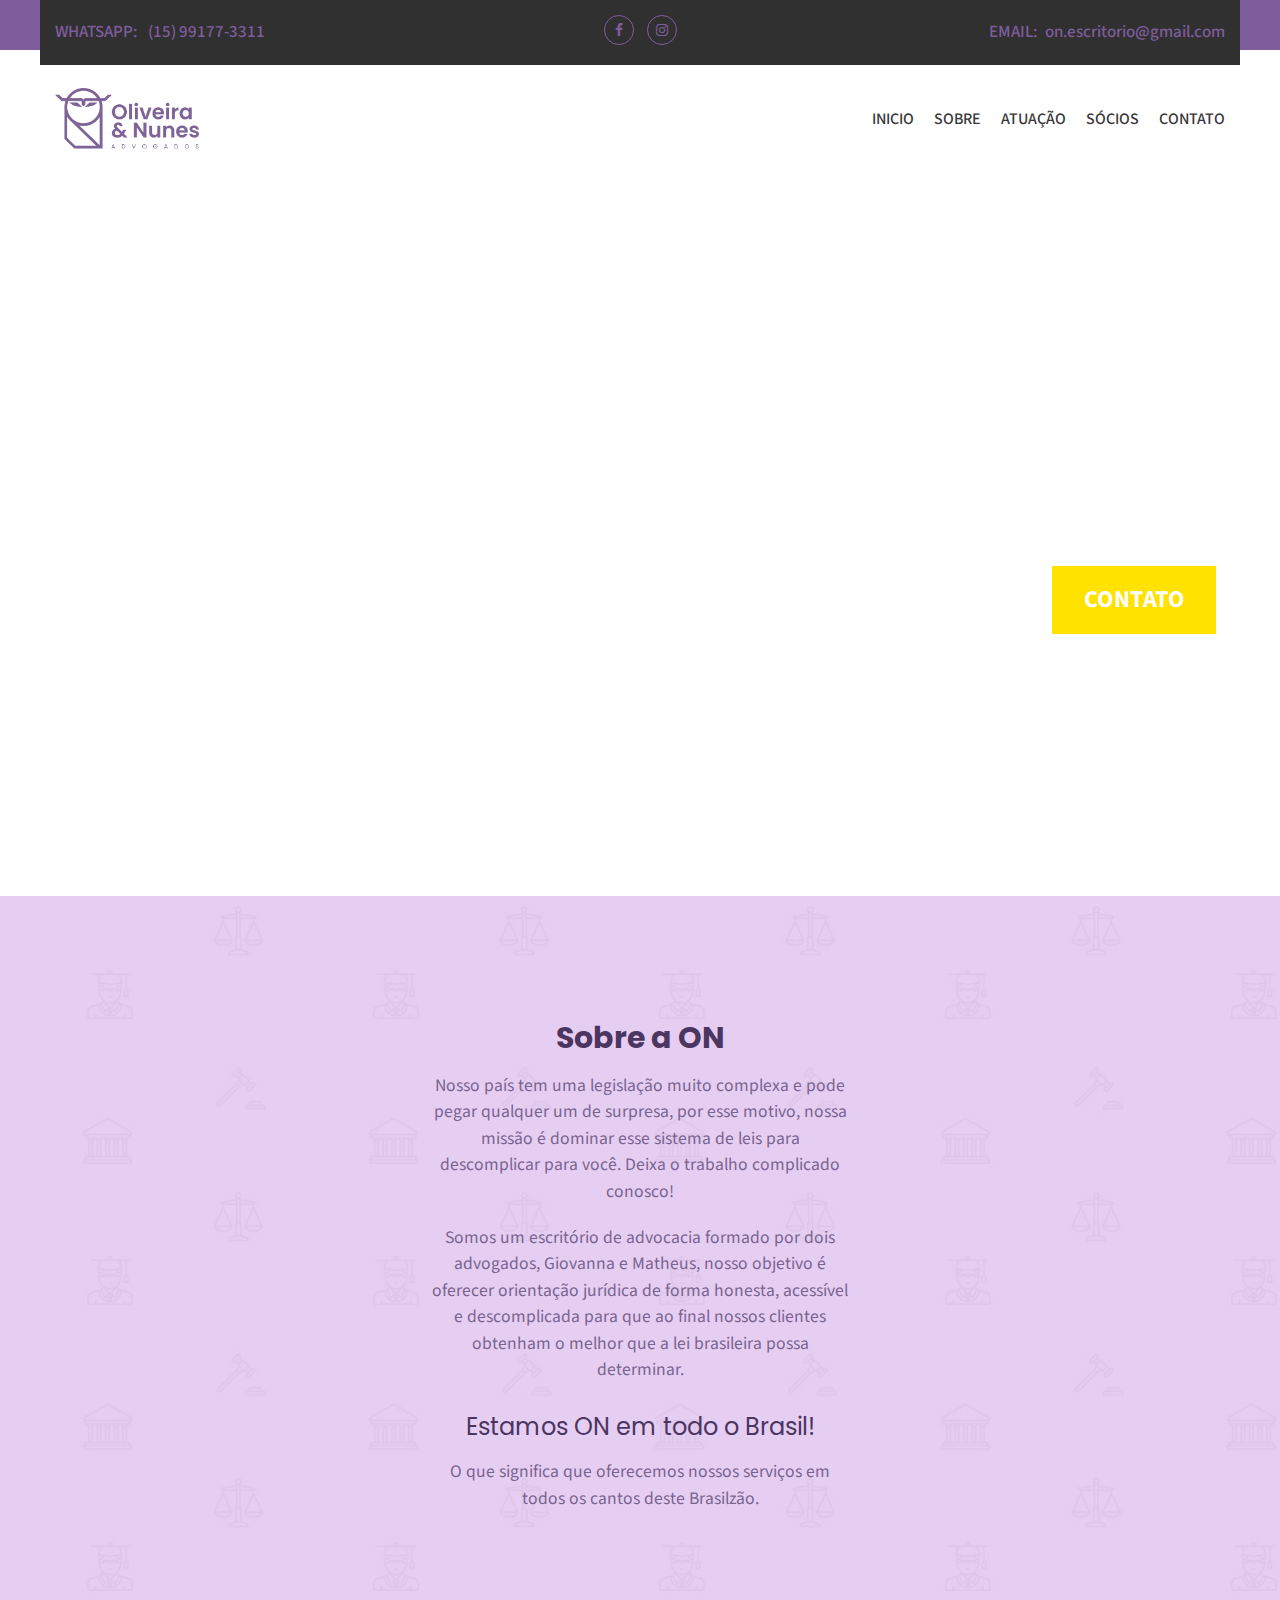
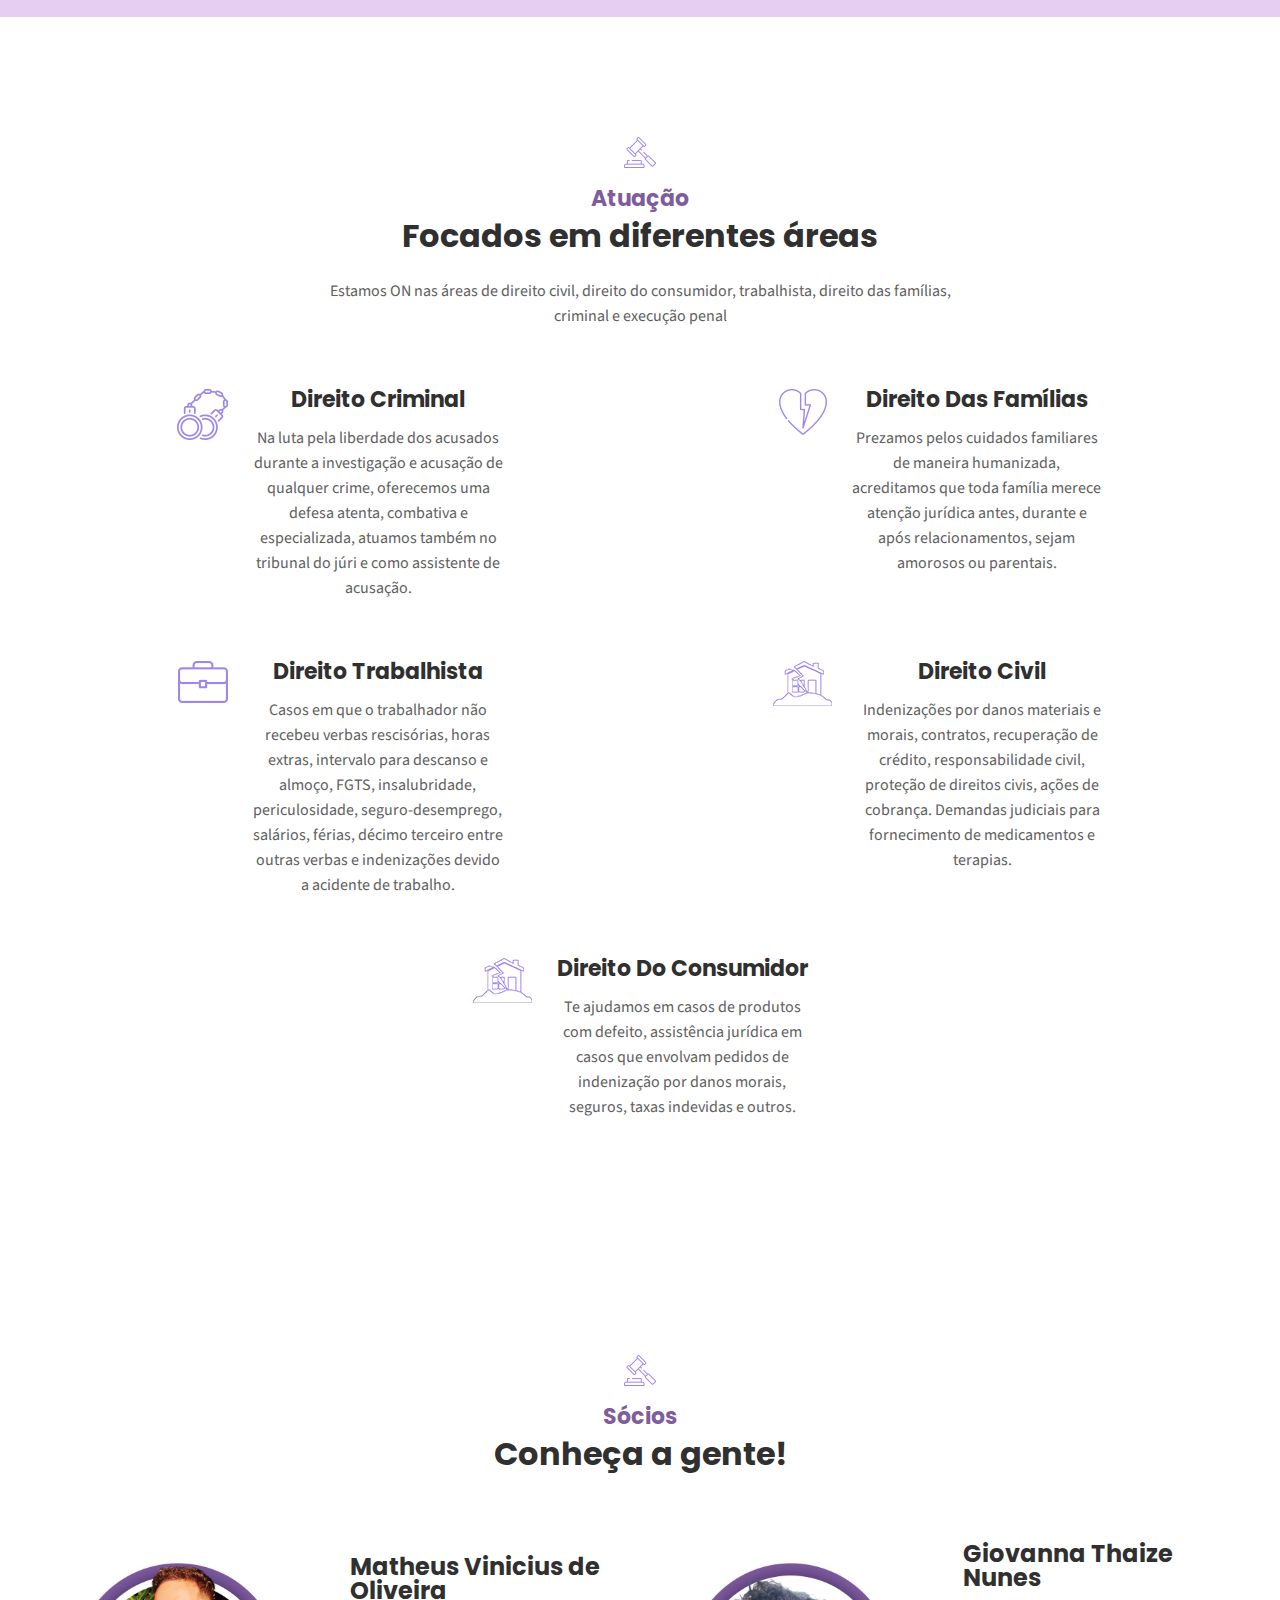
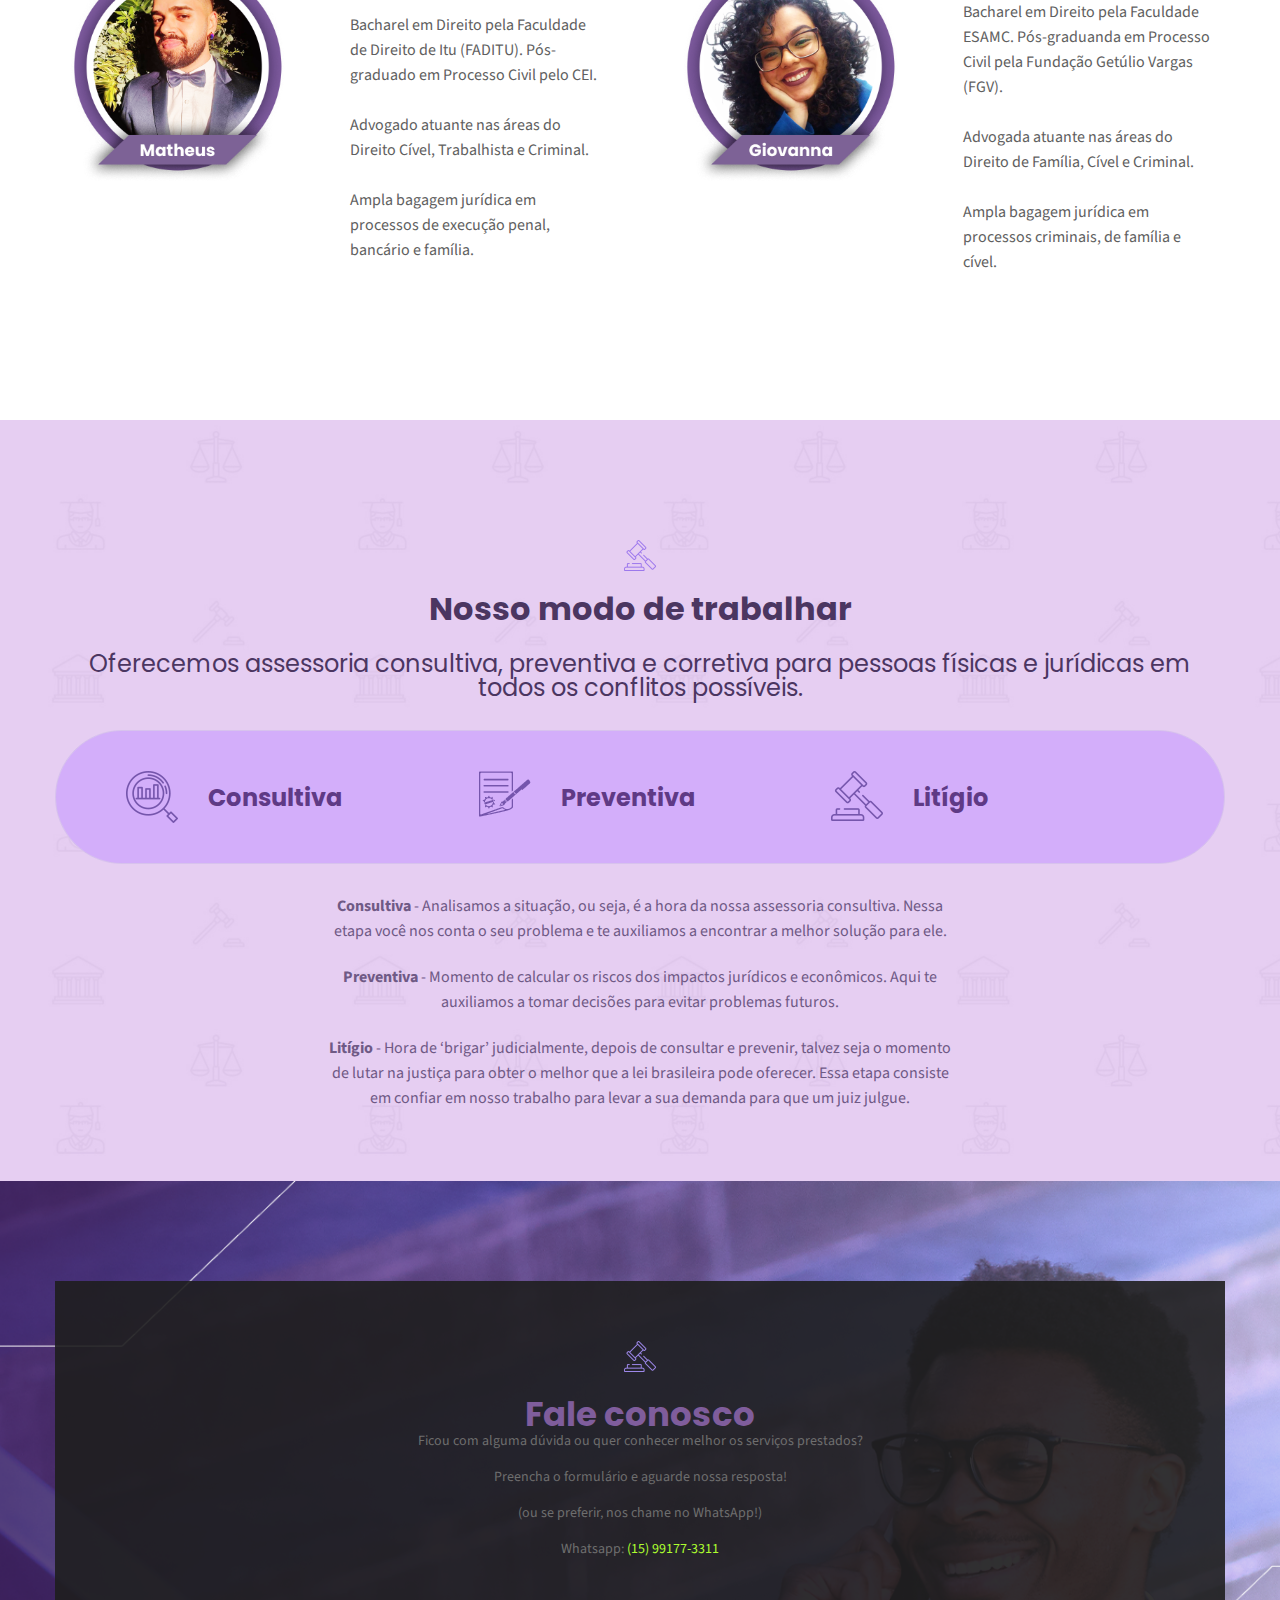
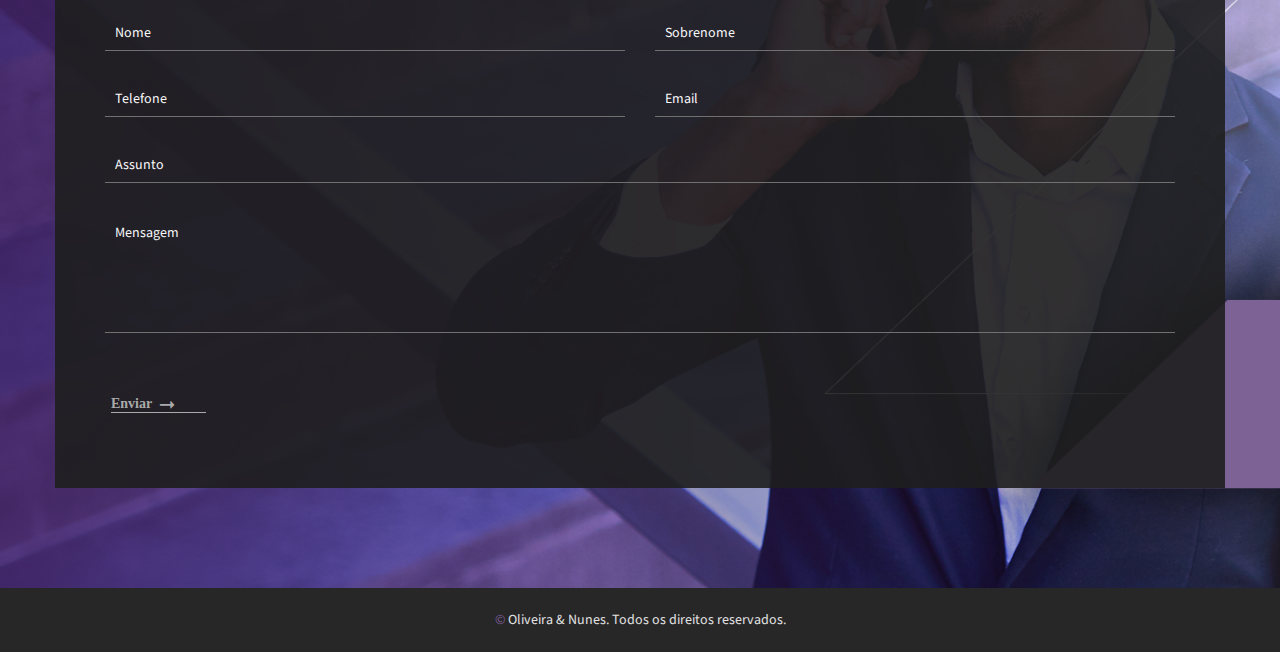
==== commit f9b195be: "u" ====
--- a/index.html
+++ b/index.html
@@ -175,7 +175,7 @@
 		                                        <img src="img/icon/icon2.png" alt="">
 		                                    </div>
 		                                    <div class="service-content">
-		                                        <h4>Direito Criminal</h4>
+		                                        <h4>Direito criminal</h4>
 		                                        <p>Na luta pela liberdade dos acusados durante a investigação e acusação de qualquer crime, oferecemos uma defesa atenta, combativa e especializada, atuamos também no tribunal do júri e como assistente de acusação.</p>
 		                                    </div>
 		                                </div>
@@ -188,7 +188,7 @@
 		                                        <img src="img/icon/icon3.png" alt="">
 		                                    </div>
 		                                    <div class="service-content">
-		                                        <h4>Direito das Famílias</h4>
+		                                        <h4>Direito das famílias</h4>
 		                                        <p>Prezamos pelos cuidados familiares de maneira humanizada, acreditamos que toda família merece atenção jurídica antes, durante e após relacionamentos, sejam amorosos ou parentais.</p>
 		                                    </div>
 		                                </div>
@@ -201,7 +201,7 @@
 		                                        <img src="img/icon/icon4.png" alt="">
 		                                    </div>
 		                                    <div class="service-content">
-		                                        <h4>Direito Trabalhista</h4>
+		                                        <h4>Direito trabalhista</h4>
 		                                        <p>Casos em que o trabalhador não recebeu verbas rescisórias, horas extras, intervalo para descanso e almoço, FGTS, insalubridade, periculosidade, seguro-desemprego, salários, férias, décimo terceiro entre outras verbas e indenizações devido a acidente de trabalho.</p>
 		                                    </div>
 		                                </div>
@@ -214,7 +214,7 @@
 		                                        <img src="img/icon/icon5.png" alt="">
 		                                    </div>
 		                                    <div class="service-content">
-		                                        <h4>Direito Civil</h4>
+		                                        <h4>Direito civil</h4>
 		                                        <p>Indenizações por danos materiais e morais, contratos, recuperação de crédito, responsabilidade civil, proteção de direitos civis, ações de cobrança. Demandas judiciais para fornecimento de medicamentos e terapias.</p>
 		                                    </div>
 		                                </div>
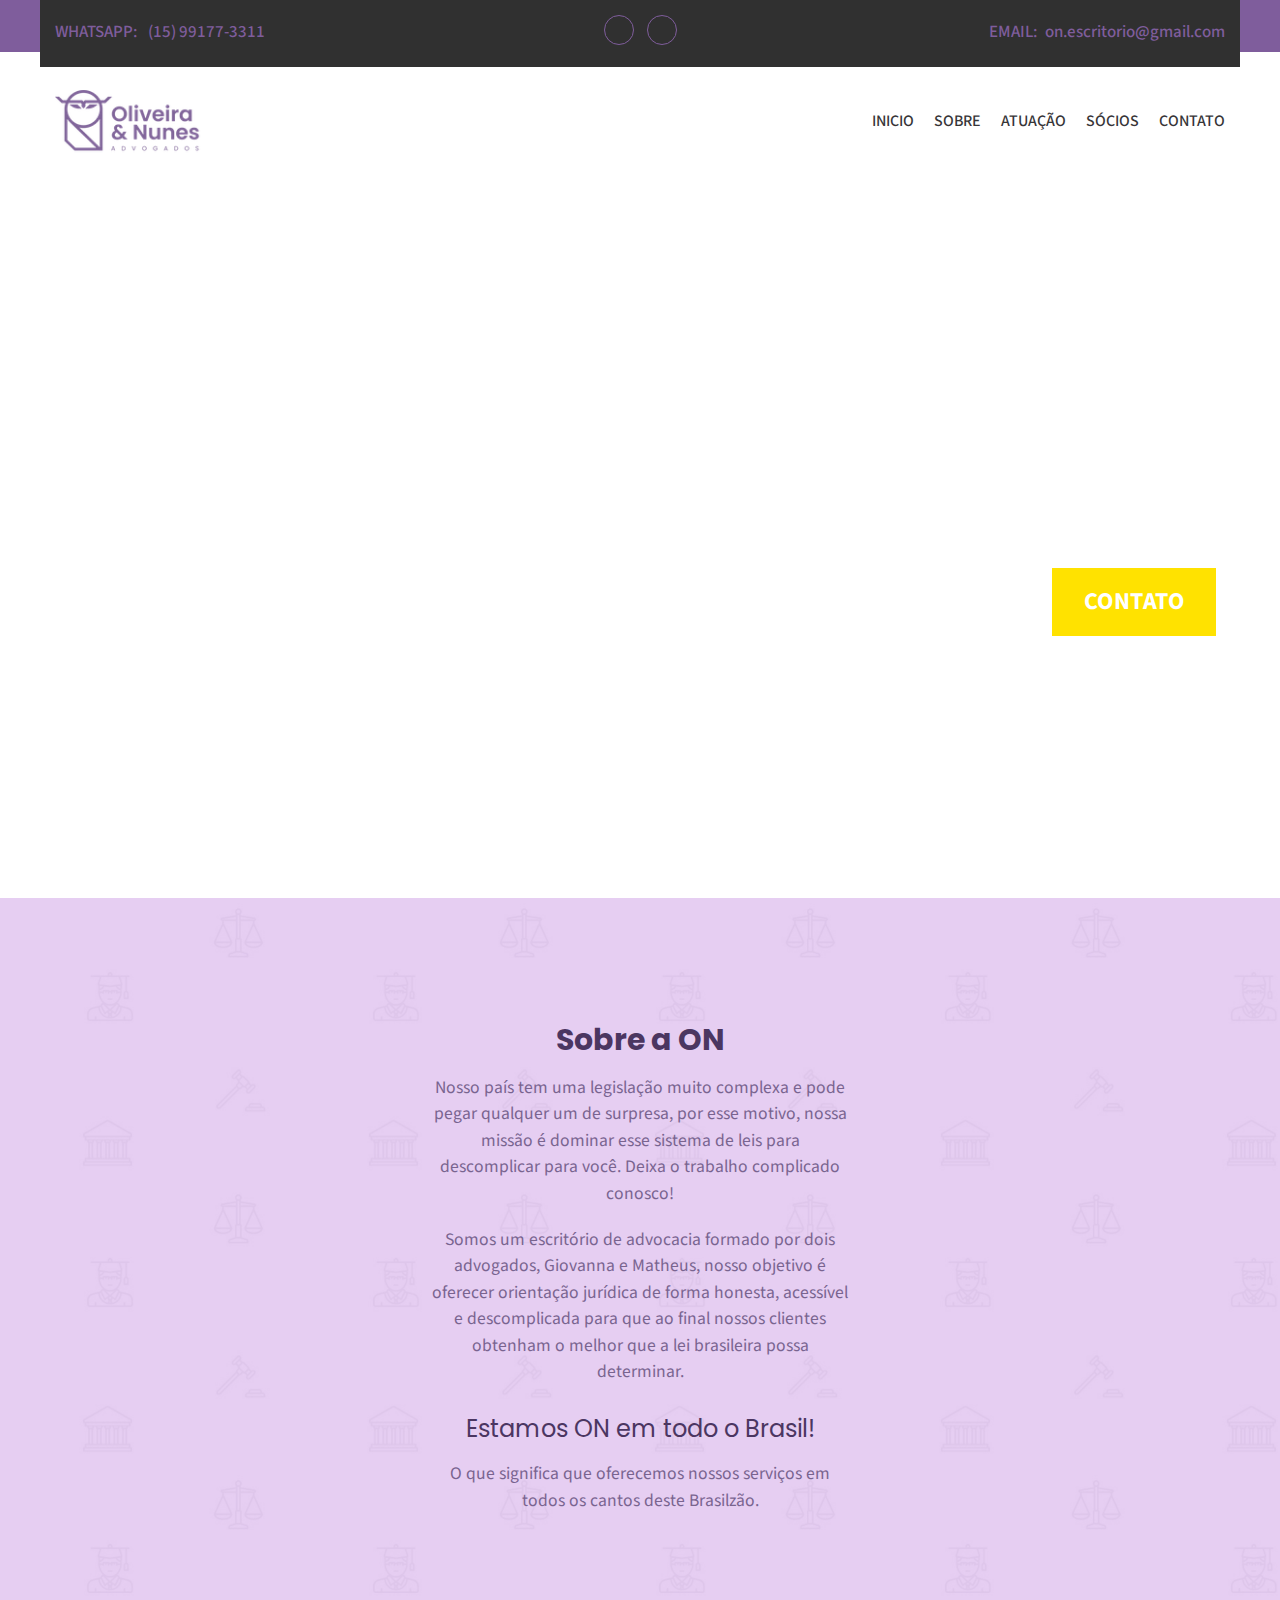
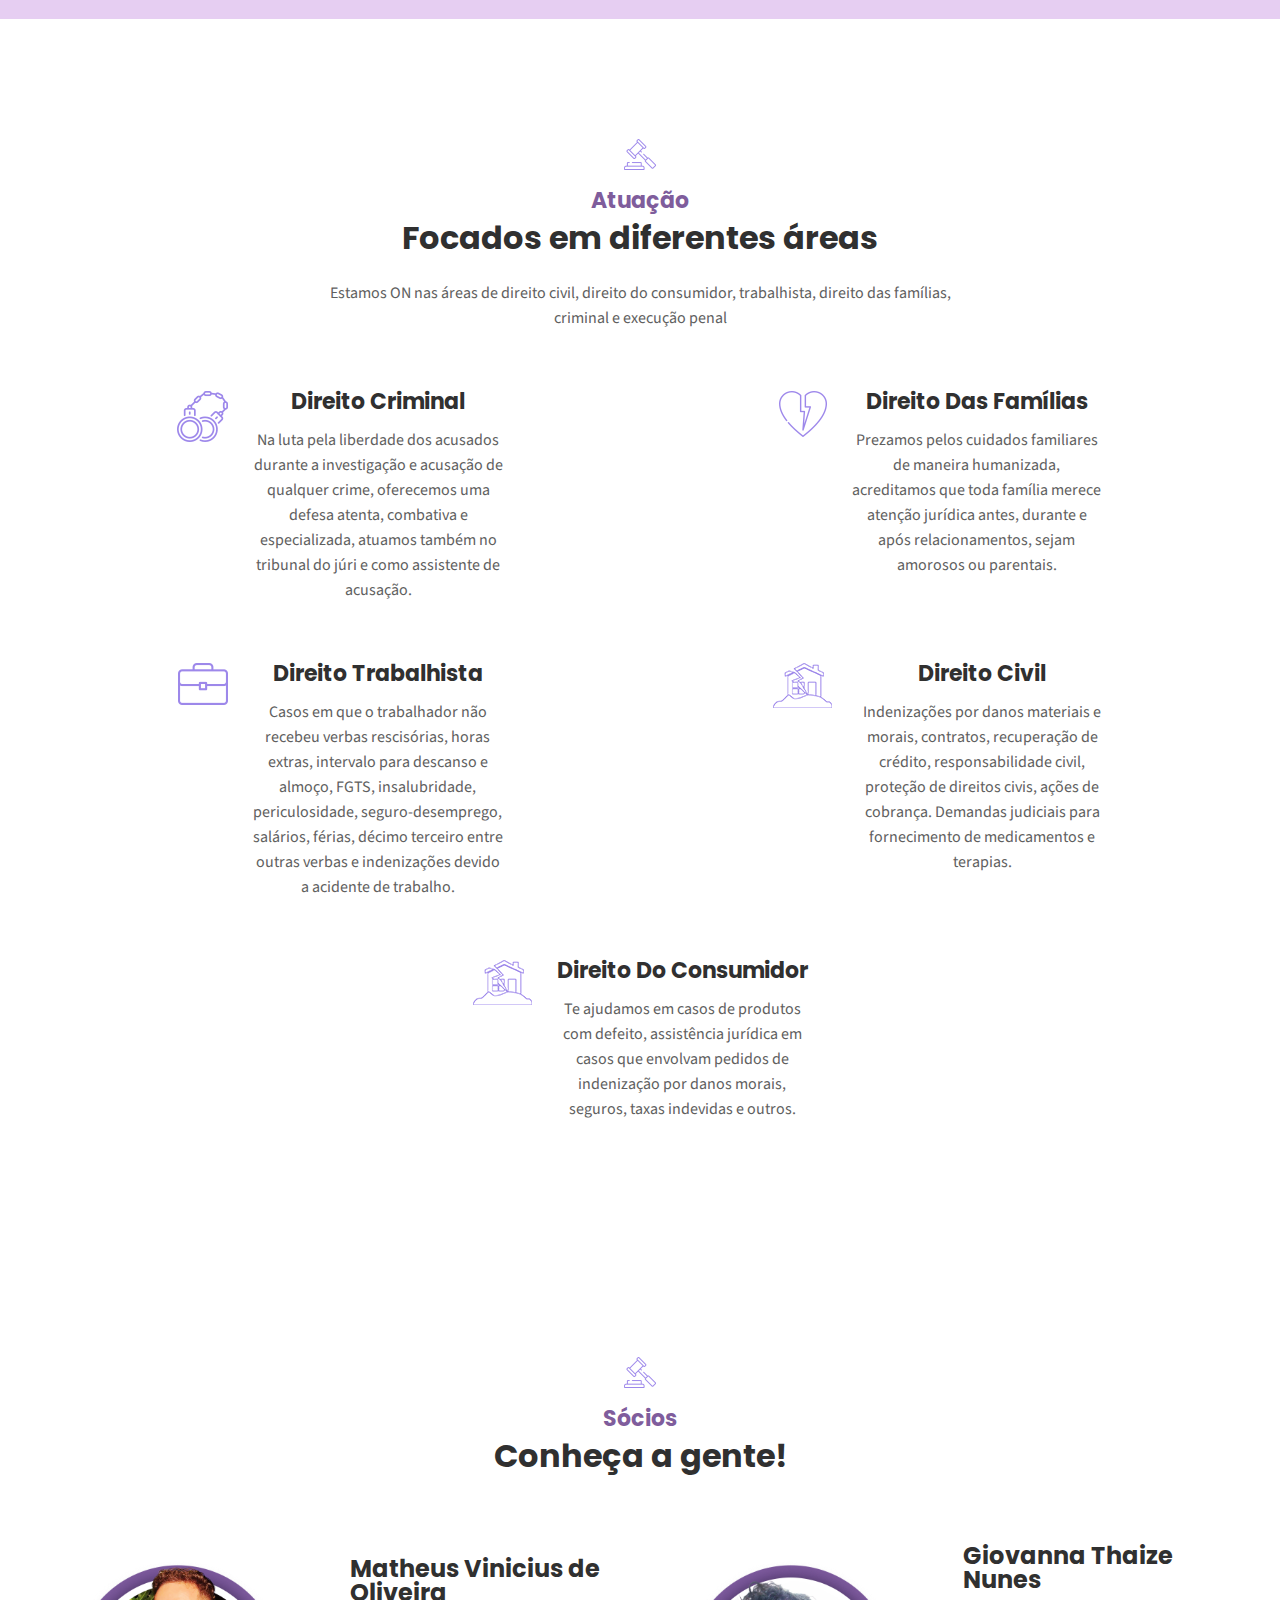
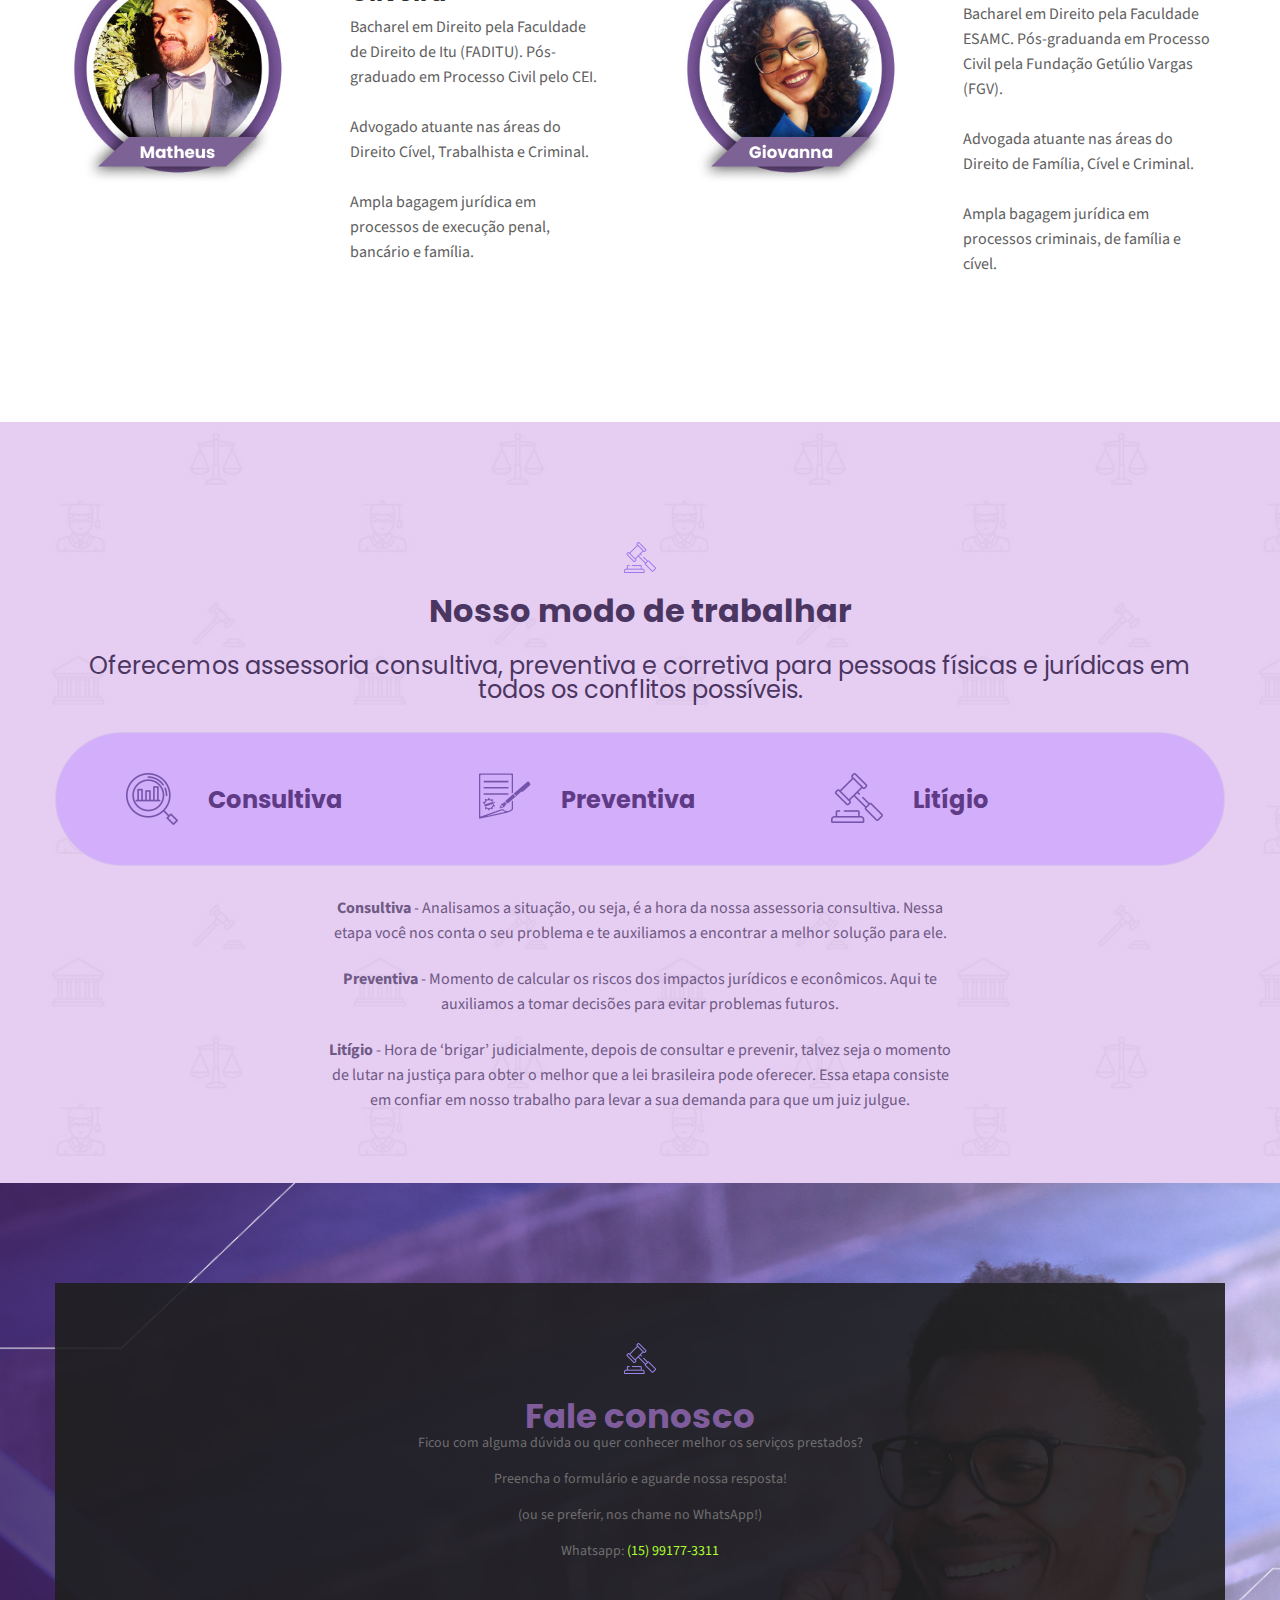
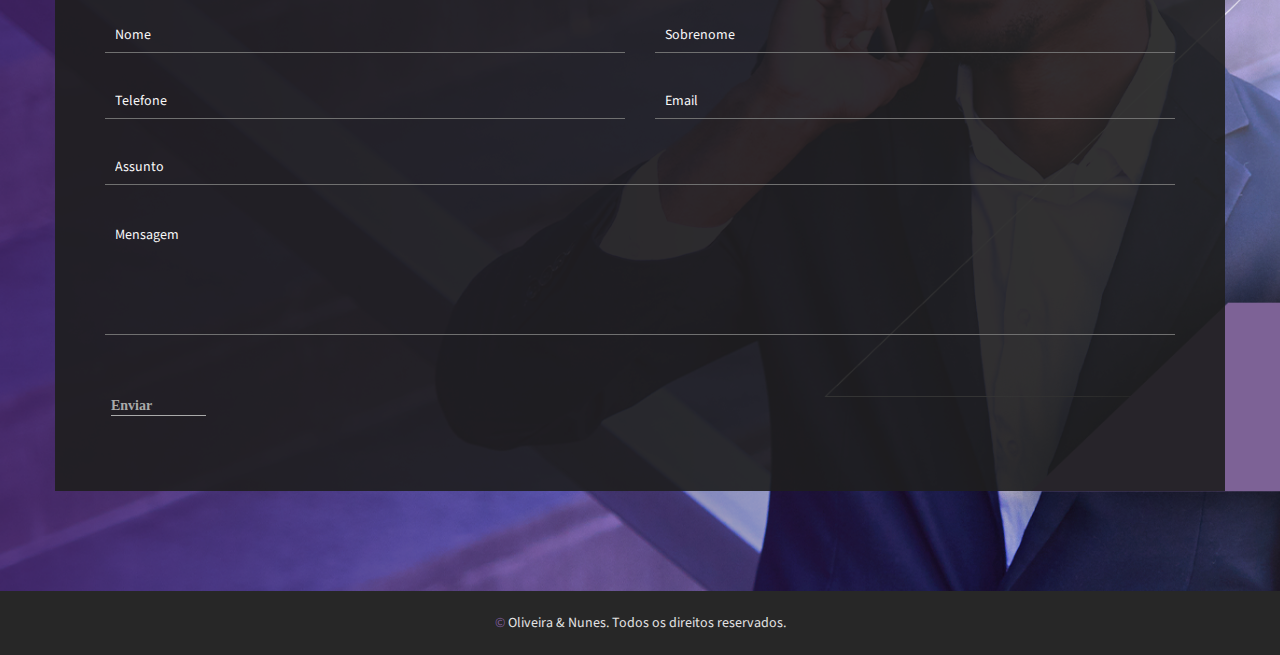
==== commit d0ef5dd5: "cleanup imgs" ====
--- a/index.html
+++ b/index.html
@@ -10,25 +10,10 @@
 	<!-- <link rel="shortcut icon" type="image/x-icon" href="img/favicon.ico"> -->
     <!--All Css Here-->
 
-	<!-- Droid Font CSS-->
-    <link rel="stylesheet" href="css/droid.css">
-	<!-- Icofont CSS-->
-    <link rel="stylesheet" href="css/icofont.css">
-    <!-- Font Awesome CSS-->
-    <link rel="stylesheet" href="css/font-awesome.min.css">
-
 	<!-- Animate CSS-->
 	<link rel="stylesheet" href="css/animate.css">
-	<!-- Owl Carousel CSS-->
-	<link rel="stylesheet" href="css/owl.carousel.min.css">
-	<!-- Datepicker CSS-->
-	<link rel="stylesheet" href="css/jquery.datepicker.css">
-	<!-- Calendar CSS-->
-	<link rel="stylesheet" href="css/zabuto_calendar.css">
 	<!-- Meanmenu CSS-->
 	<link rel="stylesheet" href="css/meanmenu.min.css">
-	<!-- Venobox CSS-->
-	<link rel="stylesheet" href="css/venobox.css">
 	<!-- Bootstrap CSS-->
 	<link rel="stylesheet" href="css/bootstrap.min.css">
 	<!-- Style CSS -->
@@ -36,7 +21,7 @@
 	<!-- Responsive CSS -->
 	<link rel="stylesheet" href="css/responsive.css">
 	<!-- Modernizr Js -->
-	<script src="js/vendor/modernizr-2.8.3.min.js"></script>
+	<script src="js/vendor/modernizr-2.8.3.min.js"></script> 
 
 	<link rel="preconnect" href="https://fonts.googleapis.com"><link rel="preconnect" href="https://fonts.gstatic.com" crossorigin><link href="https://fonts.googleapis.com/css2?family=Poppins:wght@400;600&family=Source+Sans+Pro:wght@400;600&display=swap" rel="stylesheet">
 </head>
@@ -446,32 +431,10 @@
 
 	<!--All Js Here-->
 
-	<!--Jquery 1.12.4-->
+	<!--Jquery 1.12.4 -->
 	<script src="js/vendor/jquery-1.12.4.min.js"></script>
-	<!--Waypoints-->
-	<script src="js/waypoints.min.js"></script>
-	<!--Counterup-->
-	<!--Carousel-->
 	<!--Meanmenu-->
 	<script src="js/jquery.meanmenu.min.js"></script>
-	<!--Instafeed-->
-	<!-- <script src="js/instafeed.min.js"></script> -->
-	<!--Datepicker-->
-	<!-- <script src="js/jquery.datepicker.min.js"></script> -->
-	<!--Calendar-->
-	<!-- <script src="js/zabuto-calendar.min.js"></script> -->
-	<!--ScrollUp-->
-	<script src="js/jquery.scrollUp.min.js"></script>
-	<!--Wow-->
-	<script src="js/wow.min.js"></script>
-	<!--Venobox-->
-	<script src="js/venobox.min.js"></script>
-	<!--Popper-->
-	<script src="js/popper.min.js"></script>
-	<!--Bootstrap-->
-	<script src="js/bootstrap.min.js"></script>
-	<!--Plugins-->
-	<script src="js/plugins.js"></script>
 	<!--Main Js-->
 	<script src="js/main.js"></script>
 </body>
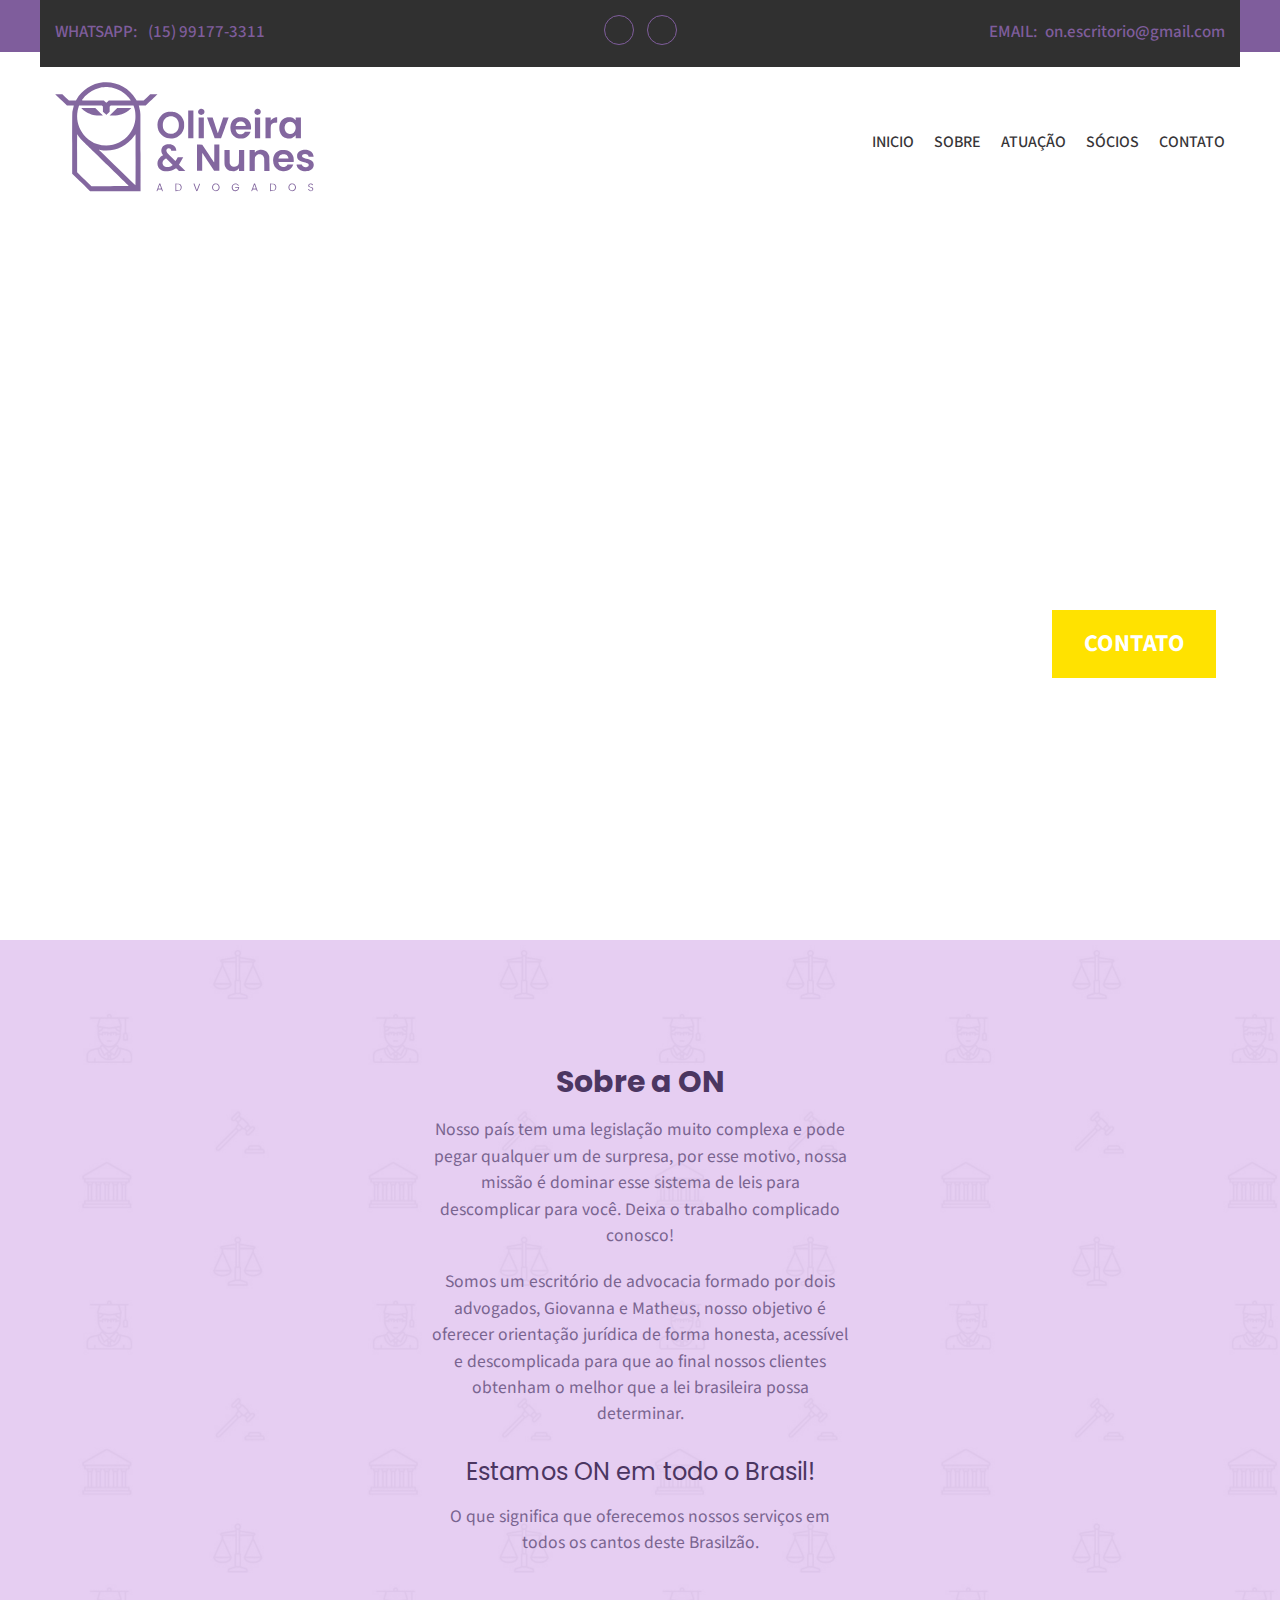
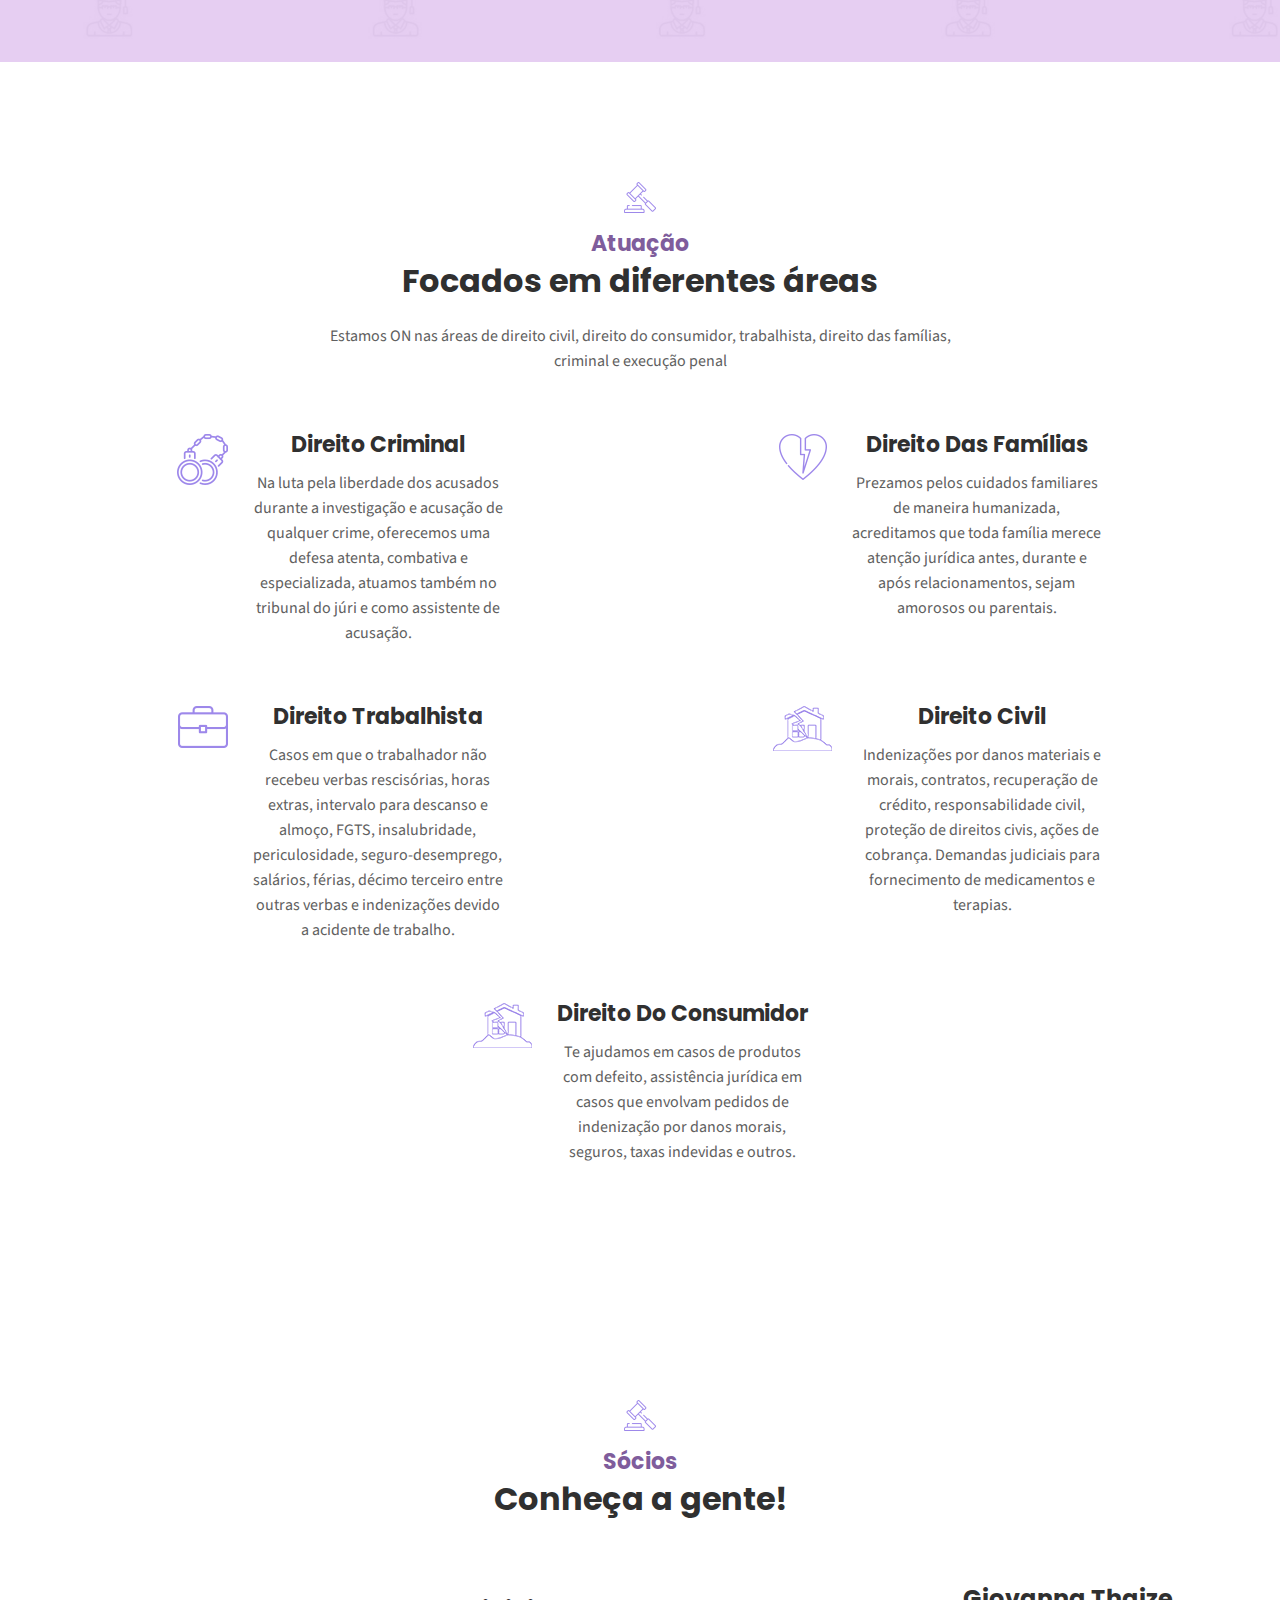
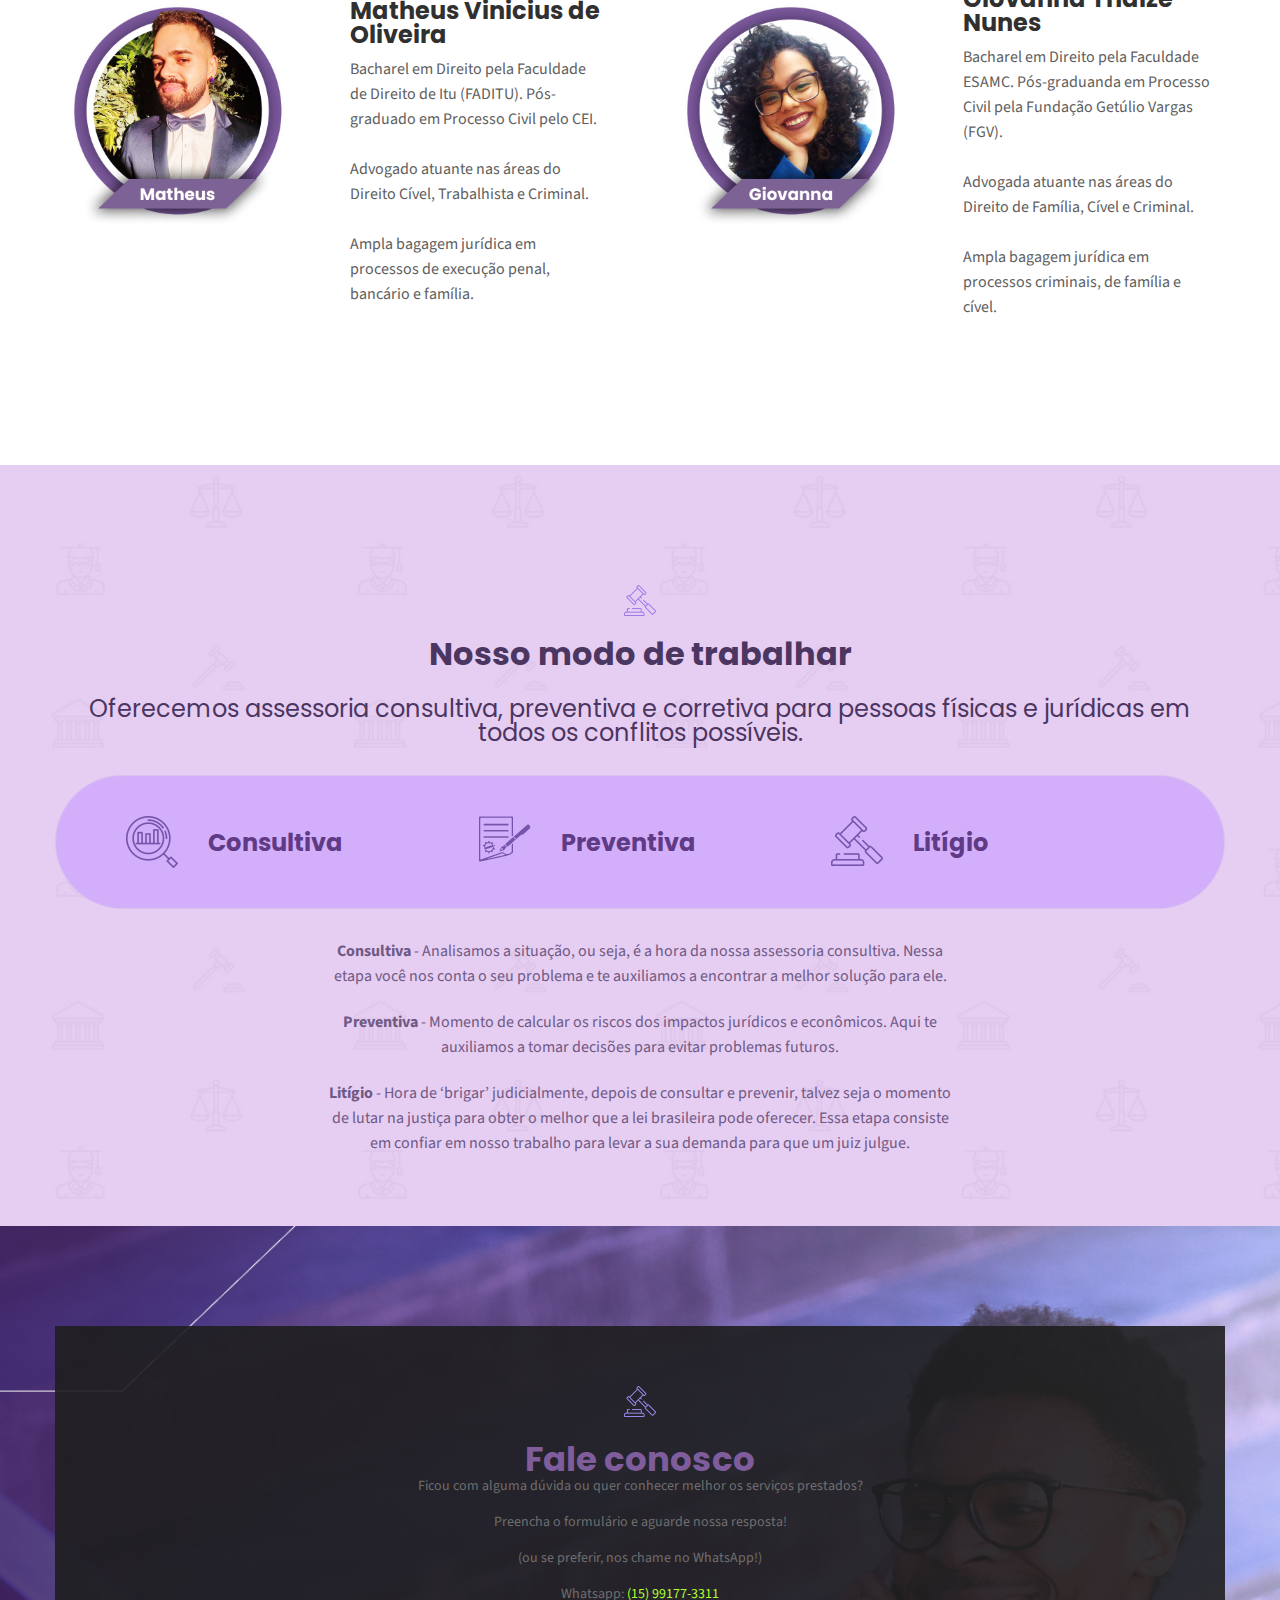
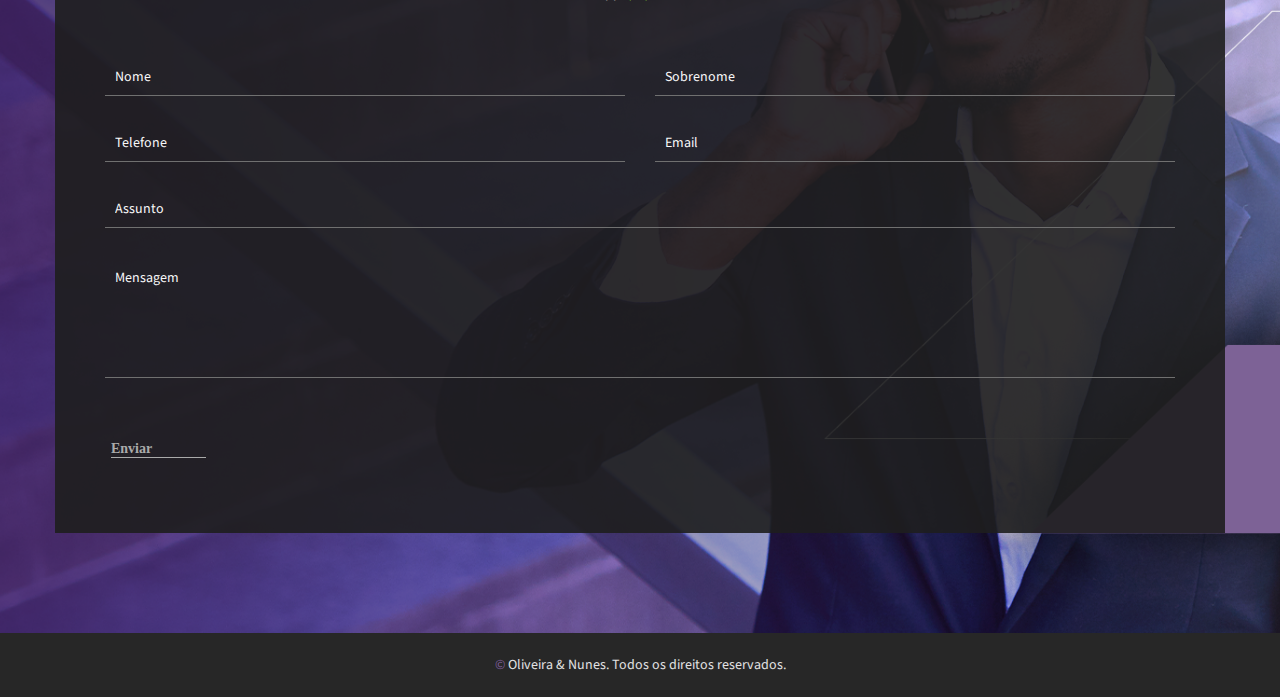
==== commit 108be4c0: "replace png for svg" ====
--- a/index.html
+++ b/index.html
@@ -77,7 +77,9 @@
                             <!--Header Logo Start-->
 		                    <div class="col-md-3">
 		                        <div class="header-logo">
-		                            <a href="index.html"><img src="img/logo/logo.png" alt=""></a>
+		                            <a href="index.html">
+										<svg xmlns="http://www.w3.org/2000/svg" version="1.0" viewBox="0 0 1966 841"><g fill="#83679f"><path d="M350 2.1c-80.3 7.7-154.4 56-193.4 126.1l-3.8 6.8H102l-24.2-23-24.1-23H1.5l7 6.9c3.9 3.8 23.1 22.3 42.9 41L87.3 171h24.8c13.7 0 24.9.3 24.9.8 0 .4-.9 3.9-2 7.7-2.7 9.1-5.6 22-7.7 34.2-1.6 9-1.7 27.1-2 232.4l-.3 222.7 37.7 36.5c20.8 20 50.2 48.4 65.3 63.1l27.5 26.6H623V523.2c0-169.9-.4-277.6-1-287.4-.6-8.6-1.9-21-3-27.5-1.8-10.2-6.7-30.7-8.6-35.6-.6-1.6 1.6-1.7 24.7-1.7l25.4-.1 31.5-30.1c17.3-16.6 36.6-35 42.9-41L746.4 89h-26.5l-26.4.1-24 22.9-24 23-25.4-.3-25.4-.2-6.9-11.5C537.9 39.9 445.5-7 350 2.1zM394.1 38c49.9 5.1 94.7 26.4 130 61.9 11 11.1 27.9 31.8 27.9 34.2 0 .5-35.1.9-80.1.9h-80.1l-9 8.5-9 8.5-9-8.5-9.1-8.5h-80.4c-80.2 0-80.4 0-79.3-2 3-5.7 17.6-23.5 26.4-32.5 27.9-28.1 61.5-47.3 100.1-57 7.2-1.8 17.3-3.8 22.5-4.4 5.2-.6 10.9-1.3 12.5-1.5 6.8-.7 27-.5 36.6.4zm-48.9 136.7 3.8 3.7v38.4l12.2 11.5c7.2 6.8 12.8 11.3 13.5 10.9.6-.4 6.1-5.6 12.2-11.5l11.1-10.8v-37.3l4.2-4.3 4.2-4.3h165.1l2.7 7.7c8.4 24.2 10.9 38.6 11.5 65.1.6 23.3-.3 33.7-4.3 52-14 63.4-56.3 116.8-114.9 145.2-50.7 24.7-106.7 28.4-160.1 10.5-31.3-10.4-56.5-25.9-81.1-49.8-52-50.6-74-121.6-60.2-193.7 1.7-8.6 8.9-33.4 10.6-36.3.2-.4 37.6-.7 83.1-.7h82.6l3.8 3.7zM170 392.5c10.1 14.4 22.7 28.9 38.8 44.1 27.2 25.9 330.7 320.7 331 321.5.2.5-59.9.9-136.8.9H265.8l-32.1-31.2c-17.7-17.2-41.2-40.1-52.4-50.8l-20.1-19.5-.1-139c0-107.9.3-138.6 1.2-137.1.7 1 4.1 6 7.7 11.1zm417 173.6c0 114.4-.4 185.9-.9 185.7-1.2-.4-266.9-258.2-266.6-258.6.1-.1 5.2.6 11.3 1.7 33.4 6 69.8 4.7 103.7-3.9 18.8-4.7 31.1-9.3 49-18 38.4-18.9 70.9-47.1 95.9-83.3 3.7-5.3 6.9-9.7 7.2-9.7.2 0 .4 83.7.4 186.1z"/><path d="M194.6 193.1c5.3 5.7 20.8 18.2 29.2 23.7 10.8 7 28.2 15.2 40.7 19.1 18.1 5.7 30 7.3 59.5 7.8 17.9.3 26.2.2 25.5-.5-.5-.6-13.4-12.8-28.5-27.1L293.5 190H191.6l3 3.1zM425.6 216.8l-27.9 26.7 18.4.3c29.7.5 49.6-2.1 70.4-9 22.8-7.6 47.7-23.1 64-39.7l4.9-5.1h-50.9l-51 .1-27.9 26.7zM1057.1 196.5c-14.5 4.5-19.9 23.7-9.9 35.1 4.9 5.5 10.1 7.8 18.3 7.8 11.6 0 20.1-6.2 22.5-16.5 2.2-8.9-.2-16.4-7-22.2-6.4-5.4-15-7-23.9-4.2zM1467.1 196.5c-14.5 4.5-19.9 23.7-9.9 35.1 4.9 5.5 10.1 7.8 18.3 7.8 11.6 0 20.1-6.2 22.5-16.5 2.2-8.9-.2-16.4-7-22.2-6.4-5.4-15-7-23.9-4.2zM970 308.5V410h38V207h-38v101.5zM826.4 217.4c-21.3 4.1-38.3 12.8-52.2 26.6-17.6 17.6-26.8 38.6-27.9 64.1-1.4 31.4 8.3 56.9 29.1 76.6 3.9 3.8 9.7 8.5 12.9 10.6 29.1 19.3 68.5 21.7 100.2 6.2 24-11.8 42.7-34.6 49.7-60.5 2-7.5 2.3-10.8 2.3-27.5 0-16.8-.3-19.9-2.3-27-9.7-33.9-35.8-59.2-69.7-67.6-10.5-2.6-32.3-3.4-42.1-1.5zm37.5 35.9c16.9 5.9 28.5 17.9 34.8 36 3.5 9.9 4.4 30.7 1.8 42.1-6.5 29.6-30.9 48.2-60.5 46.2-19.5-1.3-33.9-9.1-43.7-23.8-7-10.6-10.4-21.3-11-35.8-1.6-34.5 15.4-59.9 44.7-66.5 9.5-2.2 24.8-1.3 33.9 1.8zM1334.5 257.6c-32 7.1-52.5 30.7-56.5 64.9-4.2 35.5 10.6 66.9 38 80.9 11.2 5.8 19.1 7.8 33 8.3 13.7.6 24-.8 34.1-4.6 16.7-6.3 32.6-22.2 38.9-39l2-5.1-20.8.1h-20.7l-3 4.7c-5.6 8.8-18.5 14.1-30.9 12.8-7.5-.8-17.1-5.2-22.1-10.1-4.5-4.6-9.2-14.2-10.1-20.8l-.7-4.7h111.2l.7-4.7c.9-6.3-.2-23.4-2.1-31.3-4.5-18.8-18.7-36.7-35.5-44.8-4.7-2.3-11.2-4.9-14.5-5.8-8.7-2.3-32-2.8-41-.8zm34.6 33.1c10.9 5.1 17.7 13.9 19.3 25l.6 4.3h-73.2l.7-3.3c1-4.8 5.8-14.7 8.9-18.5 6.4-7.4 16.5-11.3 28.6-10.9 7.1.2 9.7.8 15.1 3.4zM1603 258.1c-11.3 2.9-20.6 9.2-28.7 19.4l-3.2 4-.1-11.8V258h-38v152h38v-41.3c0-50.8.7-55.5 9.6-64.1 5.6-5.5 12.9-7.8 26.2-8.4l11.2-.5V256l-3.7.1c-2.1 0-7.2.9-11.3 2zM1685.2 257.9c-10.4 2.6-19.3 7.5-27.4 15-11.6 10.7-18 21.8-22 38.1-3 12.1-3 33 0 45.2 7 28.6 26.1 48.6 51.8 54.3 10 2.3 26.1 1.6 35.6-1.4 8.2-2.6 20.3-10.6 25.8-16.9l4-4.7V410h38V258h-38v21.2l-6.5-6c-7.5-7-13.1-10.6-22.4-14-9.1-3.4-28.2-4.1-38.9-1.3zM1729 293c17.3 8 26.4 27.2 23.2 49.1-3.3 23.1-21.8 38.6-43.5 36.6-7.2-.6-18.7-6-23.4-10.9-13.6-14.2-17.2-39.3-8.2-57 2.5-5 9.9-13 14.6-15.9 11-6.8 25-7.5 37.3-1.9zM1046 334v76h38V258h-38v76zM1107 258.2c0 .2 12.5 34.3 27.9 75.8l27.8 75.5h46.6l27.8-75c15.3-41.3 27.9-75.3 27.9-75.8 0-.4-9.1-.6-20.1-.5l-20.2.3-19.2 58c-10.6 31.9-19.5 57.3-19.8 56.5-.6-1.4-30.9-93.5-35.8-108.8l-2.1-6.2h-20.4c-11.2 0-20.4.1-20.4.2zM1456 334v76h38V258h-38v76zM816.5 453.6c-17.2 3.6-29.5 11.2-36.2 22.5-9.6 16.1-7.9 37.4 4.3 53.4l3.4 4.5-4.3 2.1c-5.4 2.8-14.2 8.9-18.8 13.1-12.4 11.3-18.9 26.3-18.9 43.6.1 36.8 29.9 59.8 75 57.9 21-.9 38.3-6.7 53.8-18.1 3.4-2.5 6.6-4.6 7-4.6.4 0 5.2 4.5 10.7 10l10 10h46.9l-23.3-22.8-23.3-22.7 4.4-7.5c2.5-4.1 8.9-15.4 14.3-25s10.5-18.5 11.3-19.8l1.4-2.2h-40l-7.6 12.7c-4.2 7.1-8 13.4-8.5 14.2-.7 1.1-6.6-4.1-25.4-22.4-33.7-32.7-40.3-40.9-41.4-51.8-1-10.1 5.2-17.3 15.9-18.3 9.6-1 17.5 5 18.5 14l.6 4.6h37l-.6-7.7c-1.4-18.9-15.3-33.9-35.9-38.8-5.8-1.4-25.2-1.9-30.3-.9zm17.4 126.8 23.3 23.3-4.4 3.5c-9.8 8-22 12.2-35.3 12.1-6.8 0-10.4-.5-14.6-2.1-10.8-4.2-18-13.1-19.5-23.9-1.3-9.8 4.6-22.5 13.1-28.6 4.5-3.1 12.5-7.7 13.5-7.7.3 0 11 10.5 23.9 23.4zM1034 551.5V647h38v-65.2c0-51.2.3-64.9 1.2-64 .7.7 20.2 29.9 43.4 65l42.2 63.7 19.1.3 19.1.2V456h-37v65.7c-.1 63.8-.1 65.7-1.9 63.6-1-1.2-20.7-30.8-43.7-65.7l-41.9-63.5-19.2-.1H1034v95.5zM1487.2 495.5c-3.5.8-8.6 2.5-11.5 3.8-5.9 2.7-15.1 9.4-17.3 12.6-2.7 3.8-3.4 2.3-3.4-6.9v-9h-38v152h37.9l.3-47.8c.3-46.8.4-47.8 2.6-53.3 3.2-7.9 8.1-13.3 15.9-17.1 6.1-3 7.5-3.3 15.7-3.2 7.6 0 10 .4 14.6 2.5 3 1.4 6.9 3.8 8.7 5.3 4.3 3.6 9 13.6 10.3 21.6.5 3.7 1 25.1 1 49.2V648h38.2l-.4-51.3c-.5-48.4-.6-51.6-2.6-59-4.7-17-15.6-31-29.4-37.5-12.1-5.8-29-7.6-42.6-4.7zM1645.5 495.6c-32 7.1-52.5 30.7-56.5 64.9-4.2 35.5 10.6 66.9 38 80.9 11.2 5.8 19.1 7.8 33 8.3 13.7.6 24-.8 34.1-4.6 16.7-6.3 32.6-22.2 38.9-39l2-5.1-20.8.1h-20.7l-3 4.7c-5.6 8.8-18.5 14.1-30.9 12.8-7.5-.8-17.1-5.2-22.1-10.1-4.5-4.6-9.2-14.2-10.1-20.8l-.7-4.7h111.2l.7-4.7c.9-6.3-.2-23.4-2.1-31.3-4.5-18.8-18.7-36.7-35.5-44.8-4.7-2.3-11.2-4.9-14.5-5.8-8.7-2.3-32-2.8-41-.8zm34.6 33.1c10.9 5.1 17.7 13.9 19.3 25l.6 4.3h-73.2l.7-3.3c1-4.8 5.8-14.7 8.9-18.5 6.4-7.4 16.5-11.3 28.6-10.9 7.1.2 9.7.8 15.1 3.4zM1803.5 495.6c-16.1 3.3-30.9 13.8-37 26-2.4 5-3 7.4-3.3 15.5-.7 15.8 3.1 24.6 14.3 33.1 6.9 5.2 15.9 8.8 37.1 14.7 28.3 7.8 33.4 10.8 33.4 19.6 0 8.1-6.2 13.7-17.4 15.5-14.8 2.4-28.4-4.6-32.7-16.8l-1.1-3.2h-18.9c-21.6 0-20-.8-17.4 9.5 4.5 17.1 21.3 32.3 42.5 38.2 5.1 1.4 10 1.8 23 1.7 15.1 0 17.2-.3 24.6-2.7 24-8 36.8-26.5 33.4-48.4-1.5-9.6-5.1-16.3-11.8-22.3-7.3-6.6-14.9-10.1-30.8-14.6-31.5-8.8-37.7-11.5-40.8-17.7-5.1-10.6 4.3-19.7 20.4-19.7 12.9 0 22.3 5.8 24.9 15.3l1.4 4.7h35.7v-2.8c0-1.5-.7-5.4-1.5-8.5-5-19.1-20.8-33.2-41.9-37.2-9.7-1.9-26.8-1.8-36.1.1zM1234 545.5c0 54.7.4 59.1 6.1 71.5 8.4 18.2 23.7 29.1 45 32 18.8 2.6 35.8-2.4 48.4-14.2l6.5-6V648h38V496h-37.9l-.3 47.7c-.3 46.9-.4 47.9-2.6 53.4-5.9 14.6-20.2 22.2-37.3 19.9-11.2-1.6-19.6-7.9-24.6-18.5l-2.8-6-.3-48.3-.3-48.2H1234v49.5zM1163.4 740c-11.2 3.5-19.4 14.7-19.4 26.4 0 8.8 2.4 15.1 8 20.6 13 13.1 35.5 9.8 43.7-6.3 9.5-18.8-2.3-40.3-22.5-41.3-3.7-.2-8.1.1-9.8.6zm16.3 6.1c7.4 2.8 12.2 10.9 12.3 20.7 0 13.8-7.9 22.5-20.5 22.5-8.7 0-14.8-3.8-18.9-12-2.3-4.6-2.2-16.3.3-21.1 2.3-4.4 6.6-8.7 10.1-10.1 3.4-1.3 13.2-1.4 16.7 0zM1306.4 740.1c-6.6 1.9-12.7 7.1-16.1 13.7-10.4 20.1 4.1 42.7 26.1 41 14.1-1.2 24.6-12.1 24.6-25.7V765h-29v5h22v2.5c0 2.8-2.3 7.9-4.9 10.9-6.7 7.7-22.5 7.4-29.7-.6-7.7-8.4-7.3-25.1.7-32.5 8.3-7.6 24.7-6.6 29.6 1.8 1.4 2.4 2.4 2.9 5.5 2.9 4.4 0 4.5-.3 1.9-4.6-5.4-8.9-19.5-13.6-30.7-10.3zM1719.4 740c-11.2 3.5-19.4 14.7-19.4 26.4 0 8.8 2.4 15.1 8 20.6 13 13.1 35.5 9.8 43.7-6.3 9.5-18.8-2.3-40.3-22.5-41.3-3.7-.2-8.1.1-9.8.6zm16.3 6.1c7.4 2.8 12.2 10.9 12.3 20.7 0 13.8-7.9 22.5-20.5 22.5-8.7 0-14.8-3.8-18.9-12-2.3-4.6-2.2-16.3.3-21.1 2.3-4.4 6.6-8.7 10.1-10.1 3.4-1.3 13.2-1.4 16.7 0zM1854.5 740.2c-9.8 3.4-13.4 15.1-6.9 22.7 2 2.4 4.8 3.7 12.3 6.1 6 1.8 10.6 3.9 11.9 5.3 2.6 2.8 2.9 8.2.7 11.4-2 2.9-8.3 4.7-12.8 3.9-3.7-.7-8.7-5.4-8.7-8.2 0-.9-1.1-1.4-3.5-1.4-4.3 0-4.6 2-1.2 7.1 3.5 5.4 9.8 8.1 17.9 7.7 7.5-.4 10.7-2.1 14.6-7.8 3.9-5.7 2.4-14.7-3-18.2-1.3-.8-6.7-2.9-12.1-4.7-10.4-3.5-12.7-5.4-12.7-10.6 0-4.3 2.4-7.3 7.1-8.5 5.2-1.4 9.9.1 13.3 4.1 1.7 2 3.4 2.9 5.5 2.9 3.6 0 3.9-1.2 1.1-5.8-3.7-6.1-15-8.9-23.5-6zM757.6 744.2c-.9 2.4-5.4 14.6-10 27.3l-8.4 23 3.1.3c3.5.4 4.1-.3 6.4-7.6l1.7-5.2h25.2l2 6.2c1.9 6.1 2.1 6.3 5.7 6.6l3.7.3-1.4-3.8c-3.5-9.7-17.5-48-18.1-49.6-.5-1.2-1.8-1.7-4.5-1.7-3.6 0-3.9.3-5.4 4.2zm10.7 18c2.6 7.3 4.7 13.6 4.7 14 0 .5-4.5.8-10 .8s-10-.3-10-.8c0-1.6 9.3-27.2 9.9-27.2.4 0 2.8 6 5.4 13.2zM877 767.5v27.8l12.3-.6c18.4-.8 25.8-4.3 30.5-14.6 3-6.5 3.6-16.9 1.3-23.5-1.7-4.9-7.3-11.1-12.5-13.9-3.5-1.8-6.2-2.2-17.8-2.5l-13.8-.4v27.7zm27.6-20.6c11.8 5.3 15.4 24.8 6.7 35.2-4.3 5-9.5 6.9-19.5 6.9H883v-44h8.8c6.3 0 9.8.6 12.8 1.9zM1009 740.8c0 .4 4.5 12.6 10 27.1 5.5 14.5 10 26.6 10 26.7 0 .2 1.8.4 4 .4s4-.2 4-.4c0-.1 4.5-12.2 10-26.7s10-26.8 10-27.2c0-.5-1.5-.7-3.2-.5l-3.2.3-8.5 23.2c-4.7 12.8-8.8 23.3-9.1 23.3-.3 0-4.4-10.6-9-23.5l-8.5-23.5h-3.2c-1.8 0-3.3.3-3.3.8zM1447.6 744.2c-.9 2.4-5.4 14.6-10 27.3l-8.4 23 3.1.3c3.5.4 4.1-.3 6.4-7.6l1.7-5.2h25.2l2 6.2c1.9 6.1 2.1 6.3 5.7 6.6l3.7.3-1.4-3.8c-3.5-9.7-17.5-48-18.1-49.6-.5-1.2-1.8-1.7-4.5-1.7-3.6 0-3.9.3-5.4 4.2zm10.7 18c2.6 7.3 4.7 13.6 4.7 14 0 .5-4.5.8-10 .8s-10-.3-10-.8c0-1.6 9.3-27.2 9.9-27.2.4 0 2.8 6 5.4 13.2zM1566 767.5v27.8l12.3-.6c18.4-.8 25.8-4.3 30.5-14.6 3-6.5 3.6-16.9 1.3-23.5-1.7-4.9-7.3-11.1-12.5-13.9-3.5-1.8-6.2-2.2-17.8-2.5l-13.8-.4v27.7zm27.6-20.6c11.8 5.3 15.4 24.8 6.7 35.2-4.3 5-9.5 6.9-19.5 6.9h-8.8v-44h8.8c6.3 0 9.8.6 12.8 1.9z"/></g></svg>
+									</a>
 		                        </div>
 		                    </div>
 		                    <!--Header Logo End-->
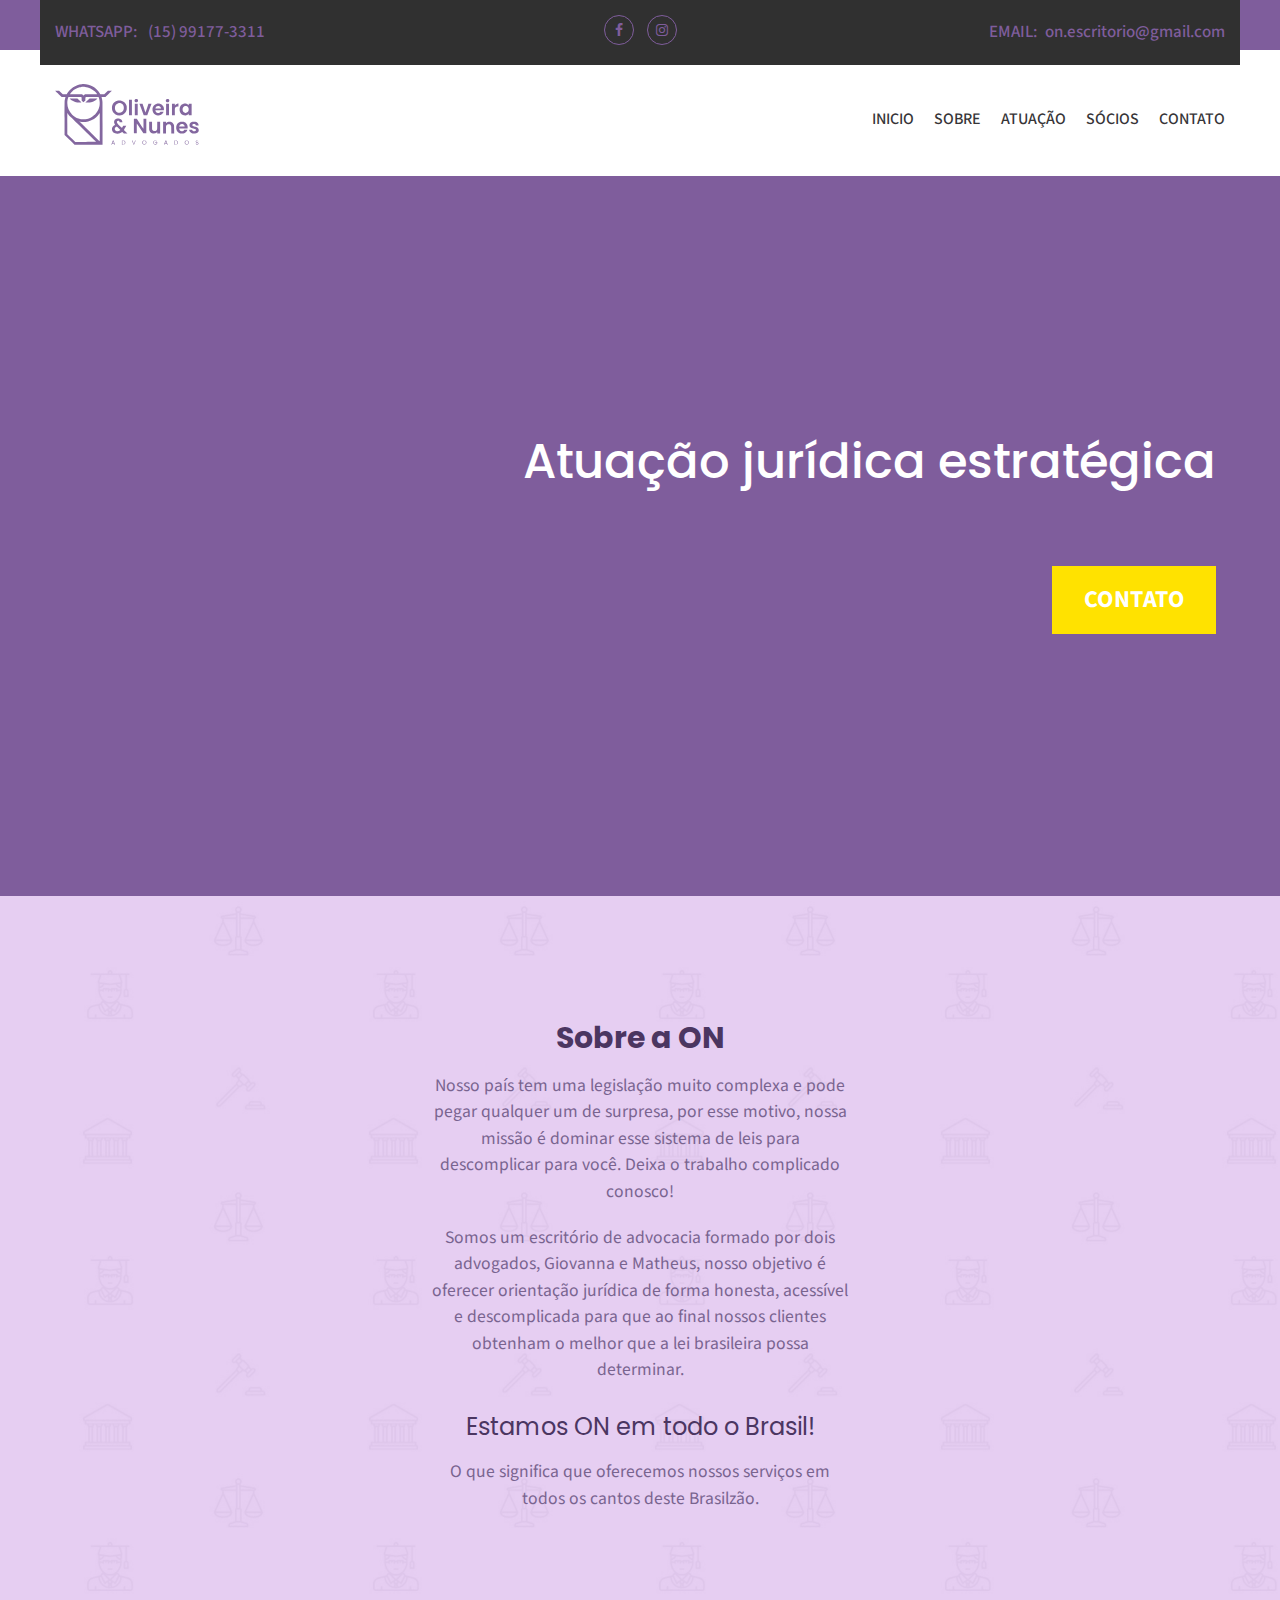
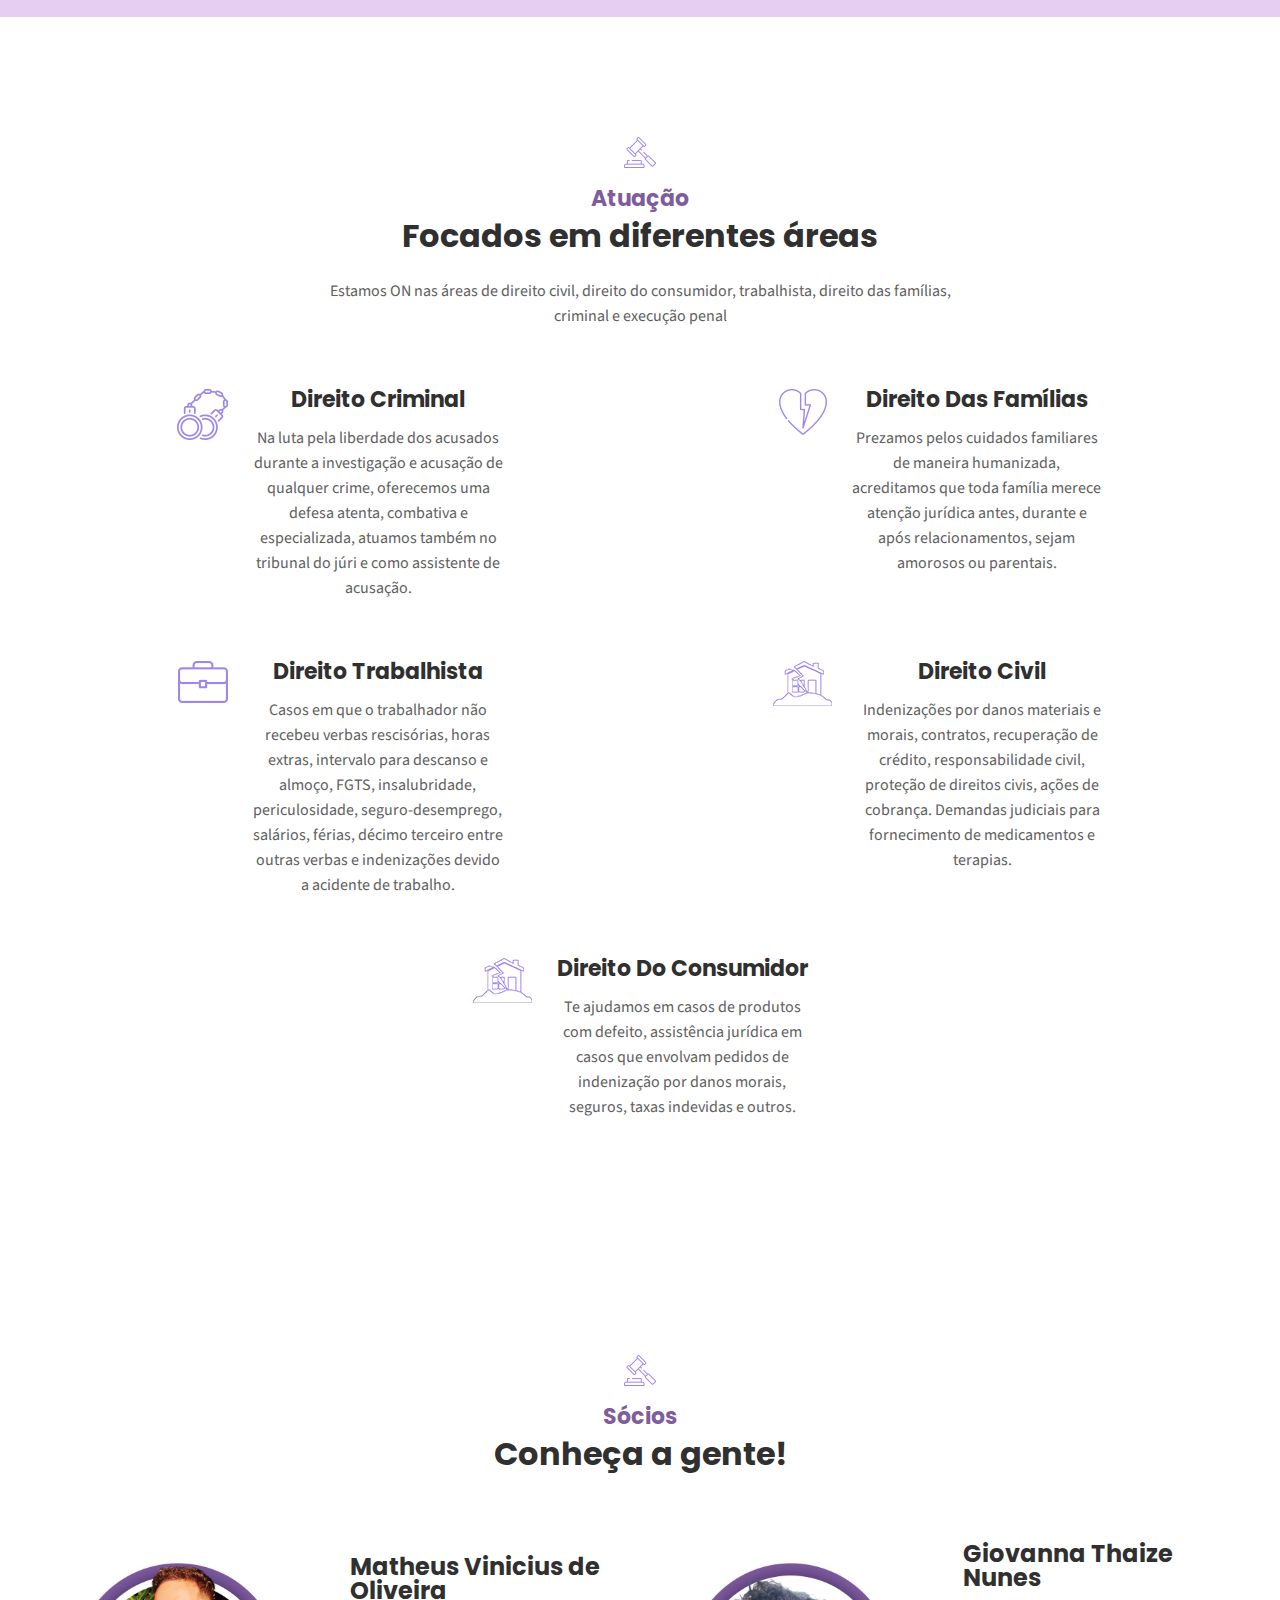
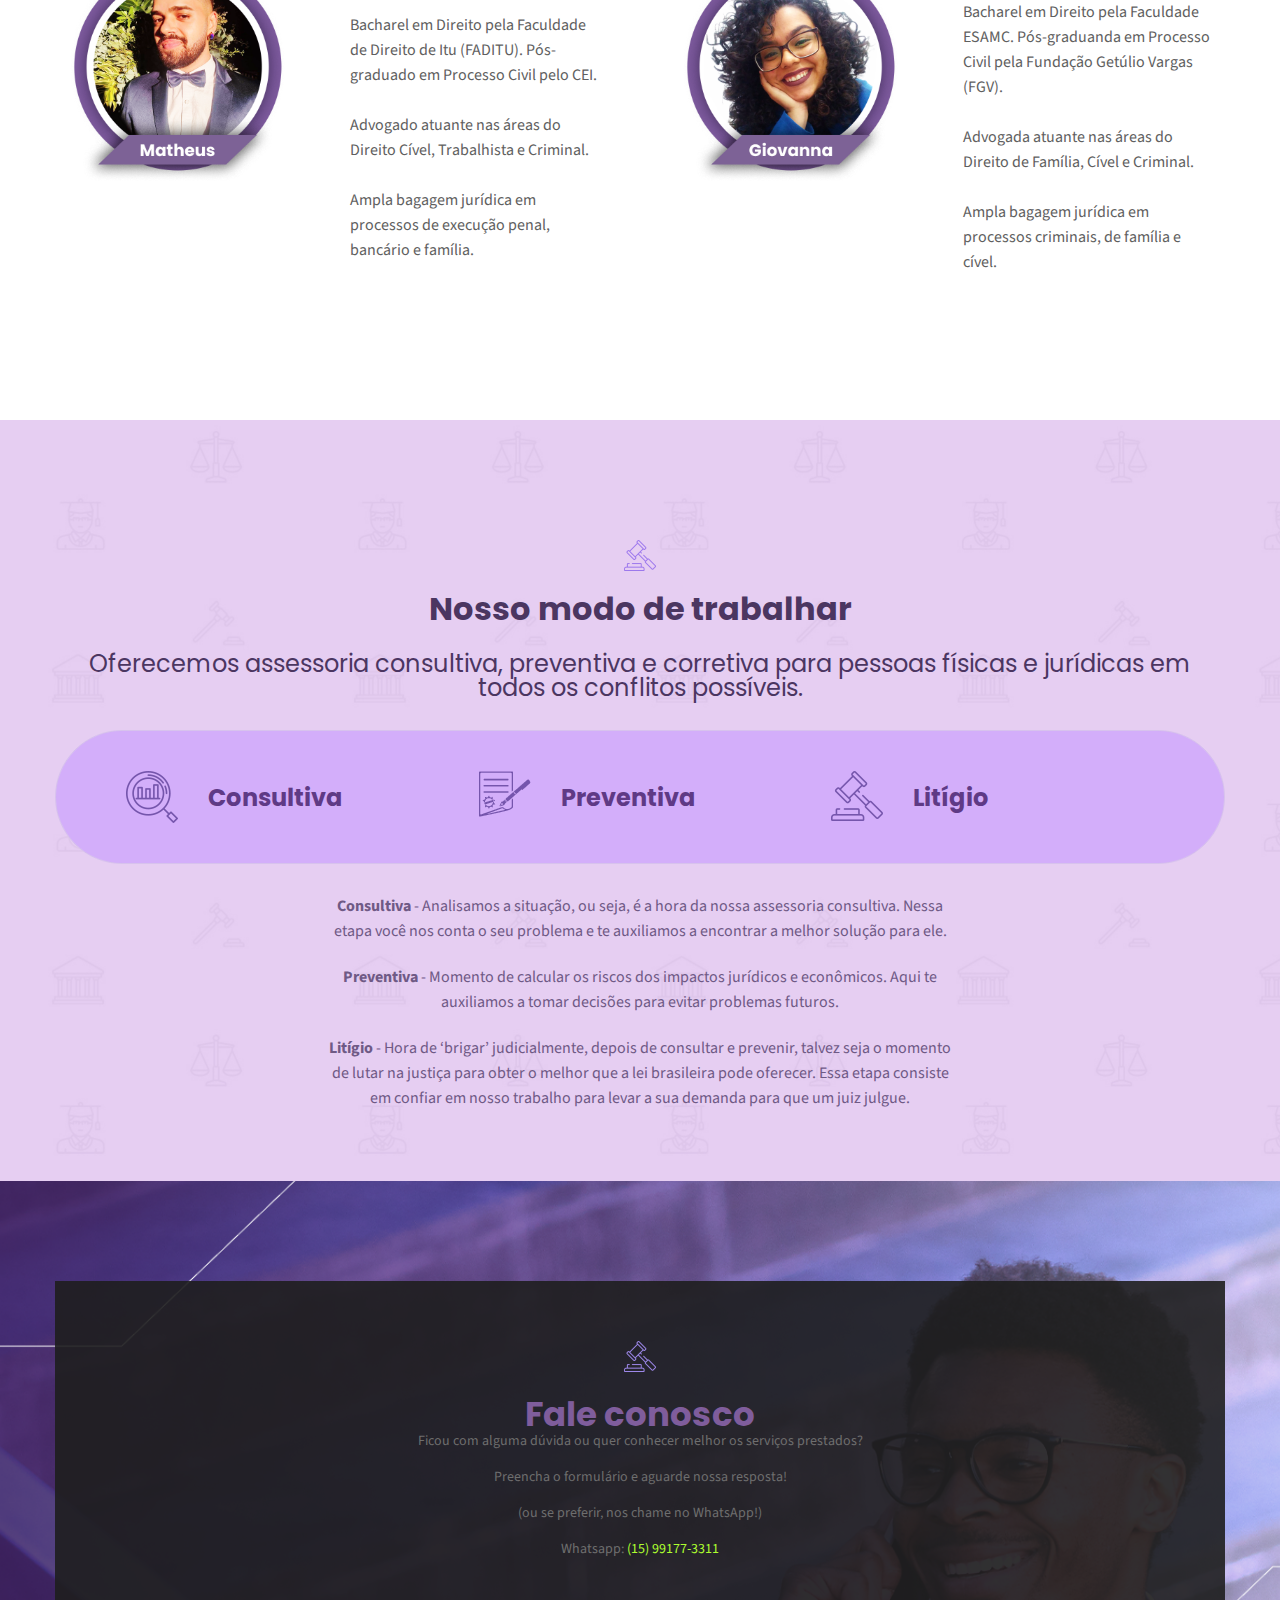
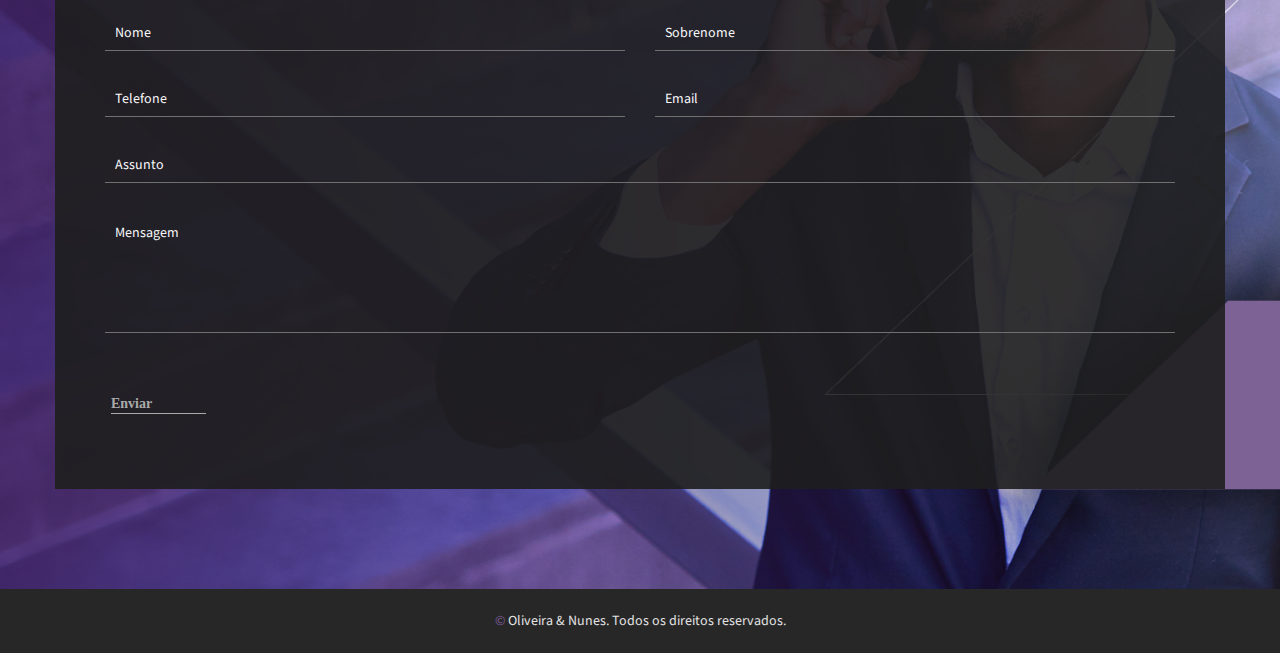
==== commit 1a67d066: "fontawesome" ====
--- a/index.html
+++ b/index.html
@@ -12,6 +12,8 @@
 
 	<!-- Animate CSS-->
 	<link rel="stylesheet" href="css/animate.css">
+	<!-- Font Awesome CSS-->
+    <link rel="stylesheet" href="css/font-awesome.min.css">
 	<!-- Meanmenu CSS-->
 	<link rel="stylesheet" href="css/meanmenu.min.css">
 	<!-- Bootstrap CSS-->
--- a/style.css
+++ b/style.css
@@ -2236,7 +2236,7 @@
 /*----------------------------------
     14.1 Footer Top Area CSS
 ------------------------------------*/
-.header-logo img {
+.header-logo svg {
 	width: 150px;
 }
 
@@ -2868,6 +2868,7 @@
 }
 
 .hero-section {
+	background-color: #7f5d9c;
 	background-image: url('img/home-mobile.png');
 	height: 80vh;
 	background-size: cover;
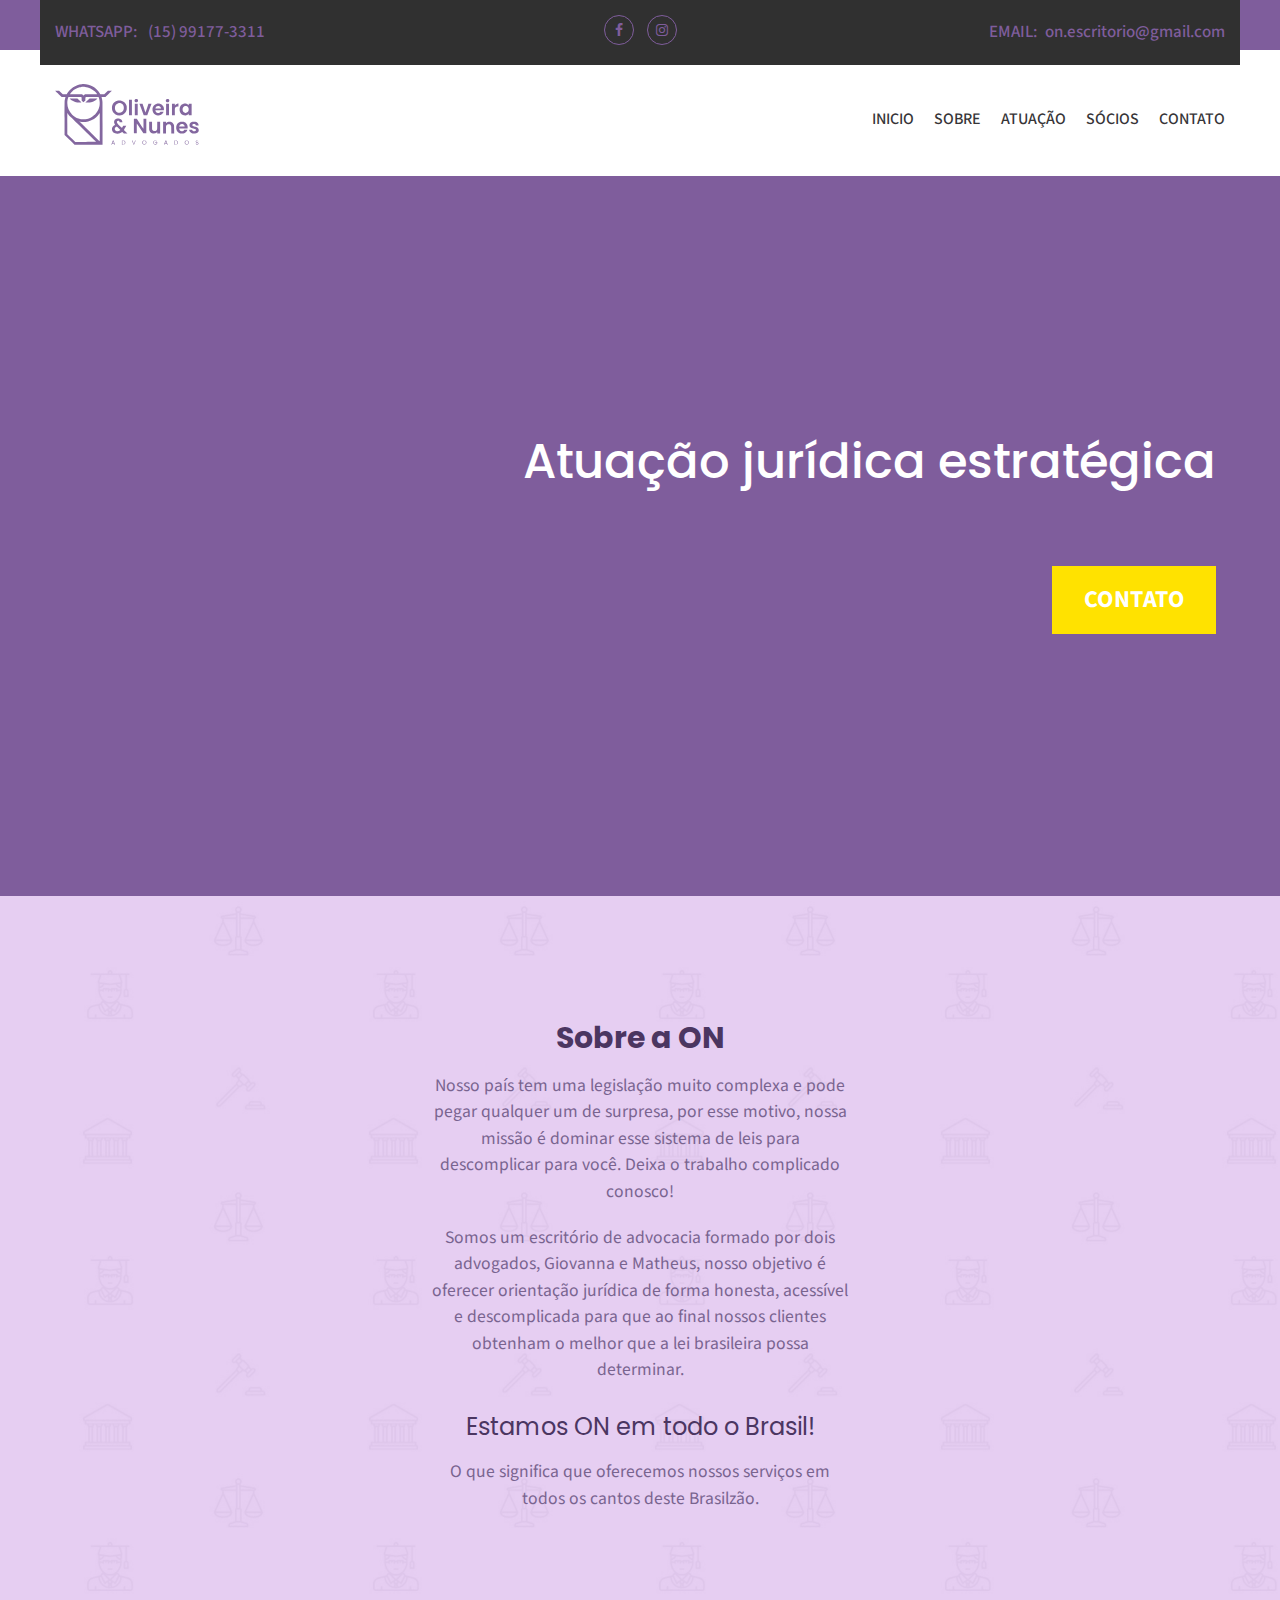
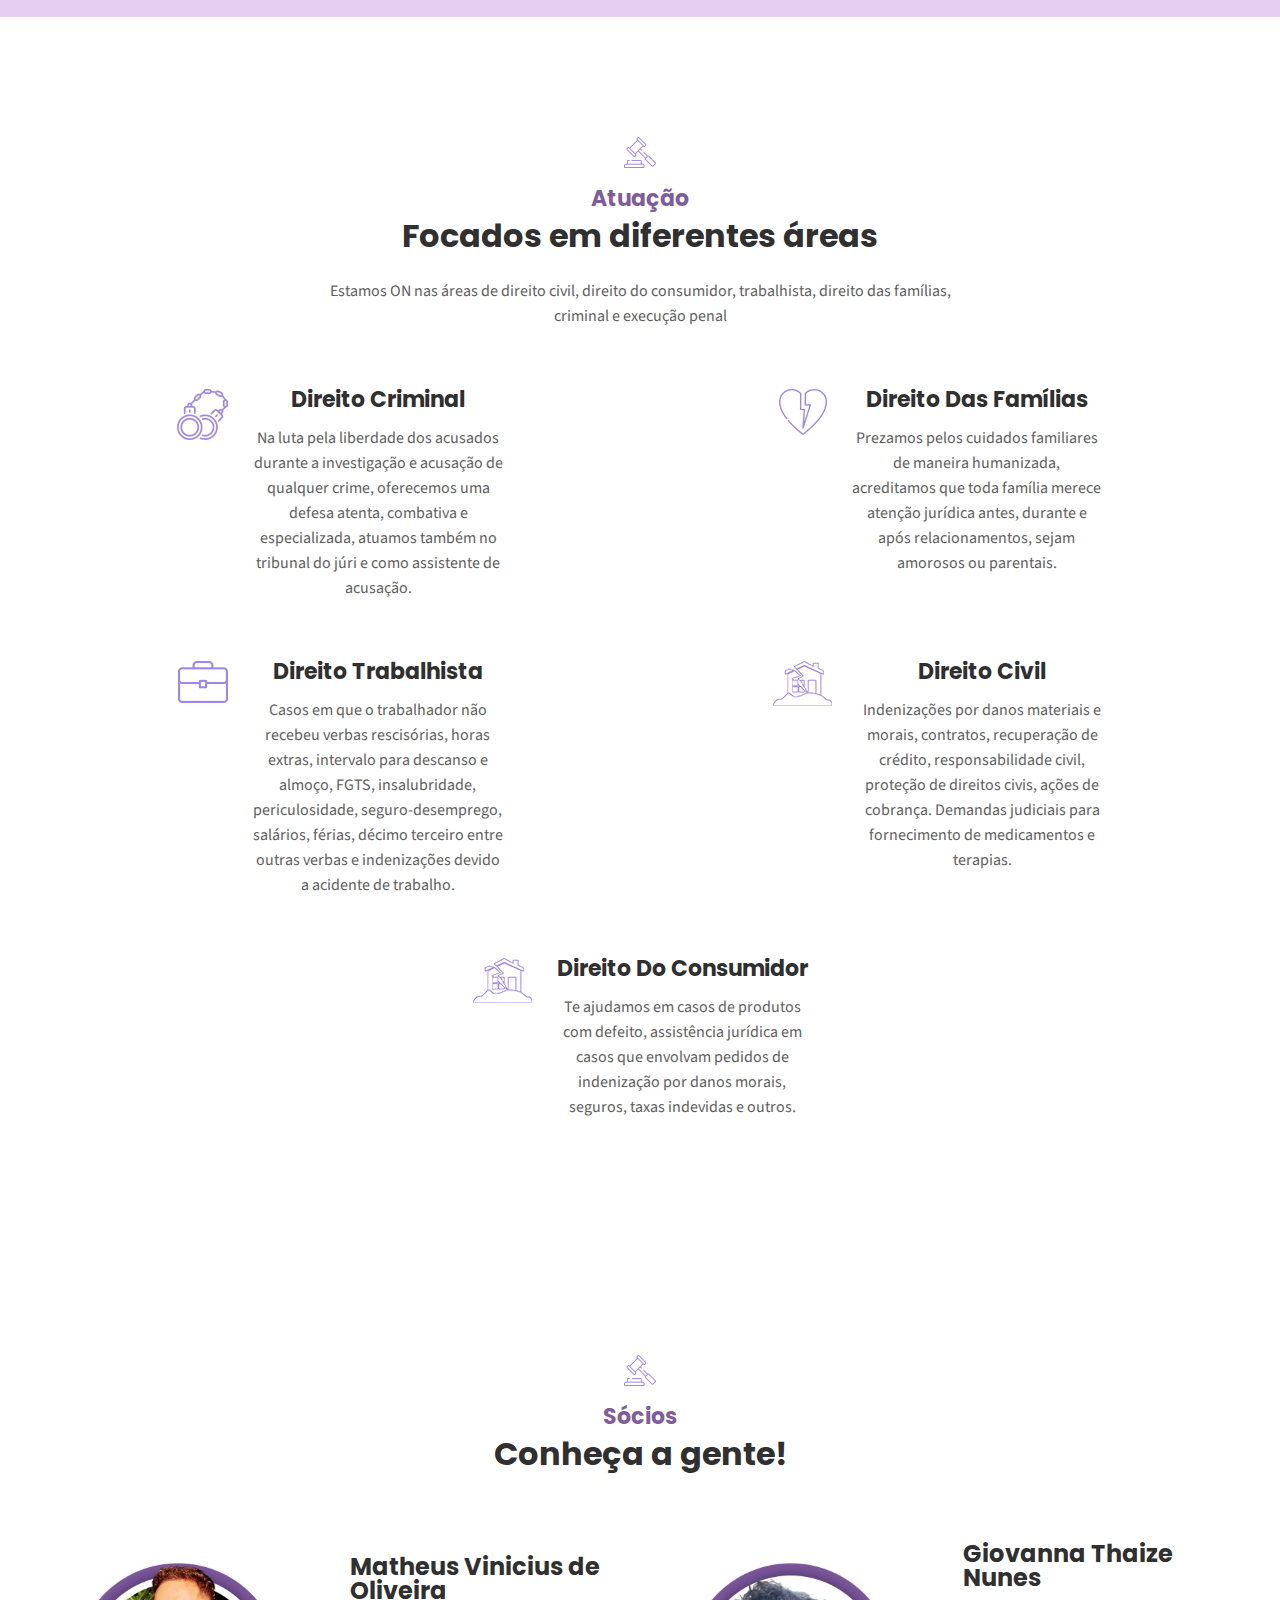
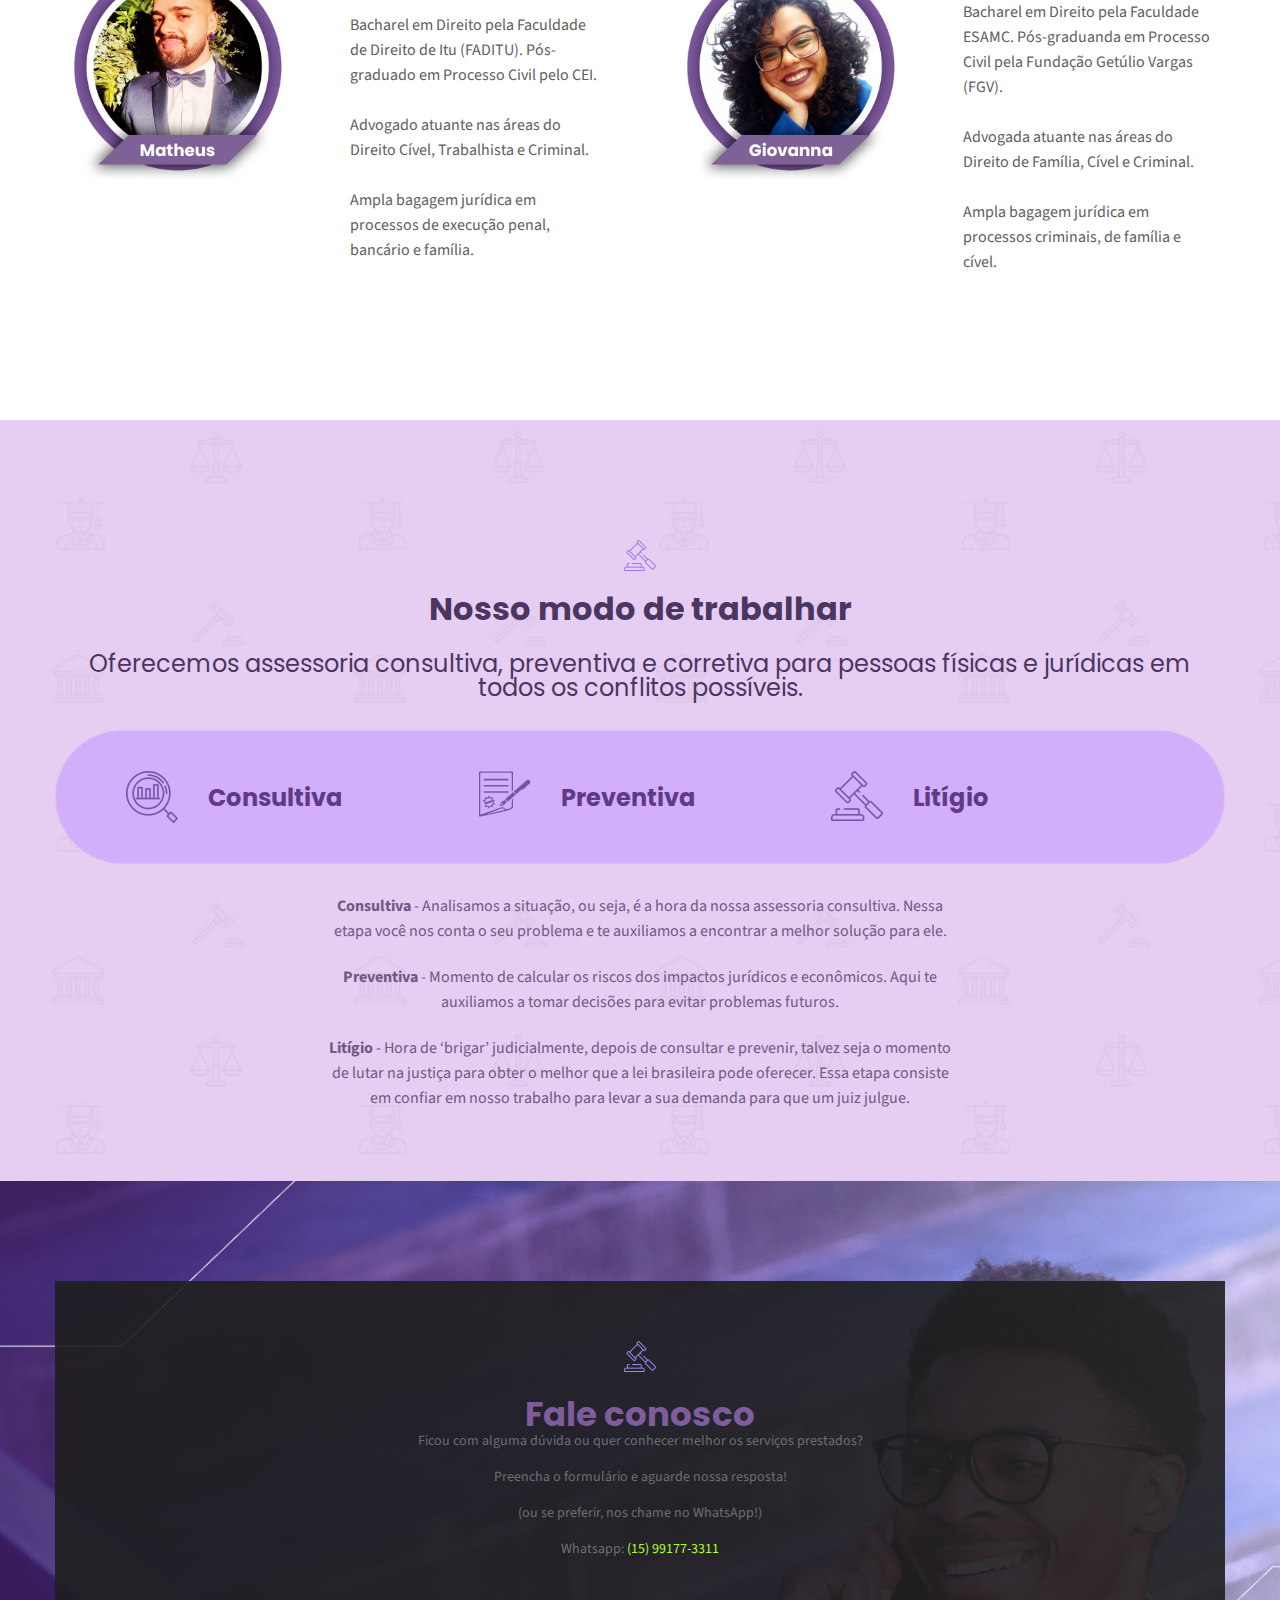
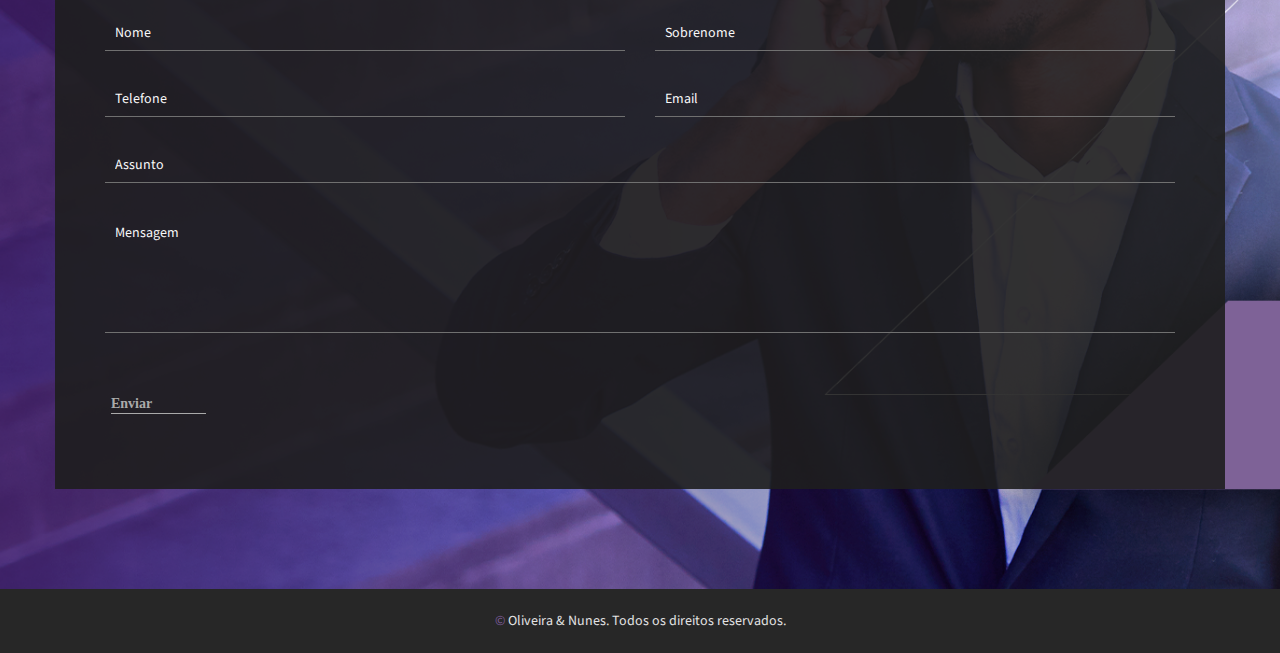
==== commit 542d4647: "tag manager" ====
--- a/index.html
+++ b/index.html
@@ -1,6 +1,14 @@
 <!doctype html>
 <html class="no-js" lang="en">
 <head>
+<!-- Google Tag Manager -->
+<script>(function(w,d,s,l,i){w[l]=w[l]||[];w[l].push({'gtm.start':
+new Date().getTime(),event:'gtm.js'});var f=d.getElementsByTagName(s)[0],
+j=d.createElement(s),dl=l!='dataLayer'?'&l='+l:'';j.async=true;j.src=
+'https://www.googletagmanager.com/gtm.js?id='+i+dl;f.parentNode.insertBefore(j,f);
+})(window,document,'script','dataLayer','GTM-WNB5NPTP');</script>
+<!-- End Google Tag Manager -->
+
 	<meta charset="utf-8">
 	<meta http-equiv="x-ua-compatible" content="ie=edge">
 	<title>Oliveira & Nunes - Advocacia</title>
@@ -28,6 +36,11 @@
 	<link rel="preconnect" href="https://fonts.googleapis.com"><link rel="preconnect" href="https://fonts.gstatic.com" crossorigin><link href="https://fonts.googleapis.com/css2?family=Poppins:wght@400;600&family=Source+Sans+Pro:wght@400;600&display=swap" rel="stylesheet">
 </head>
 <body>
+<!-- Google Tag Manager (noscript) -->
+<noscript><iframe src="https://www.googletagmanager.com/ns.html?id=GTM-WNB5NPTP"
+height="0" width="0" style="display:none;visibility:hidden"></iframe></noscript>
+<!-- End Google Tag Manager (noscript) -->
+  
 	<!--[if lt IE 8]>
 	<p class="browserupgrade">You are using an <strong>outdated</strong> browser. Please <a href="http://browsehappy.com/">upgrade your browser</a> to improve your experience.</p>
 	<![endif]-->
